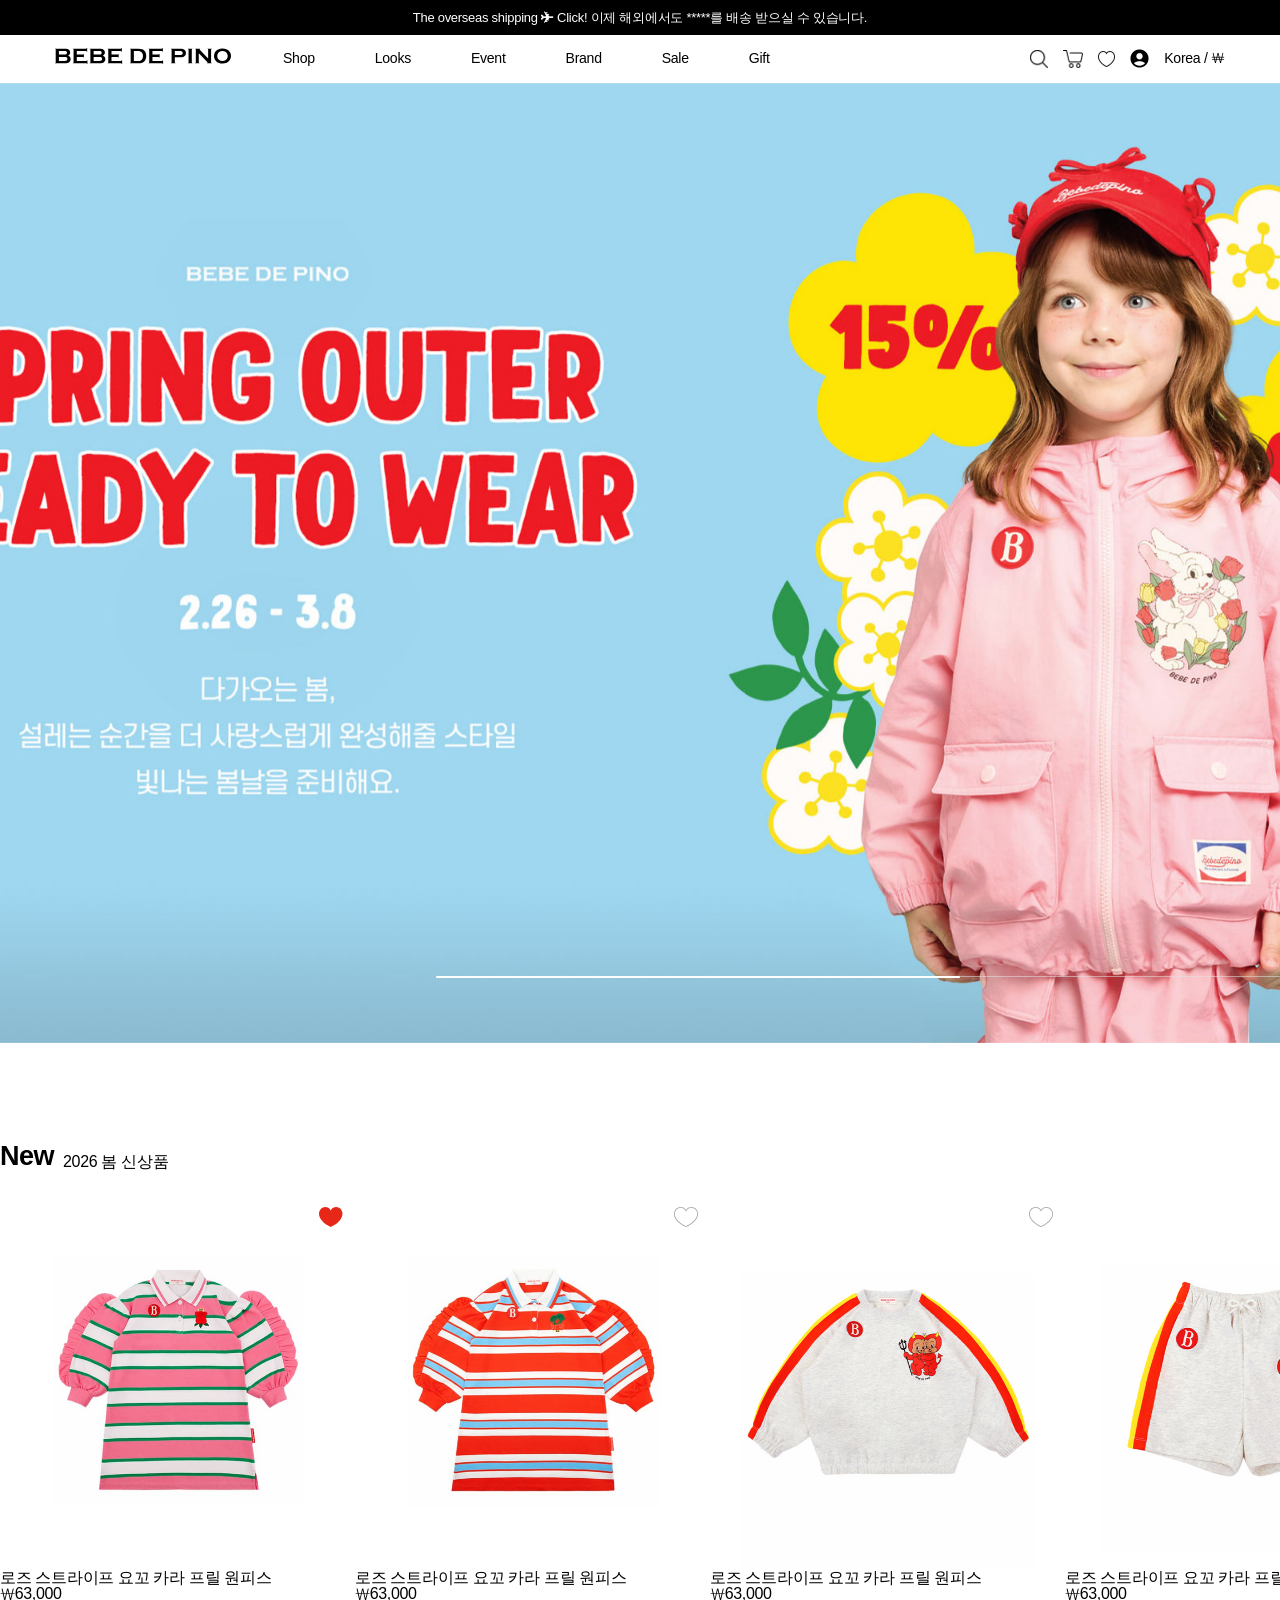
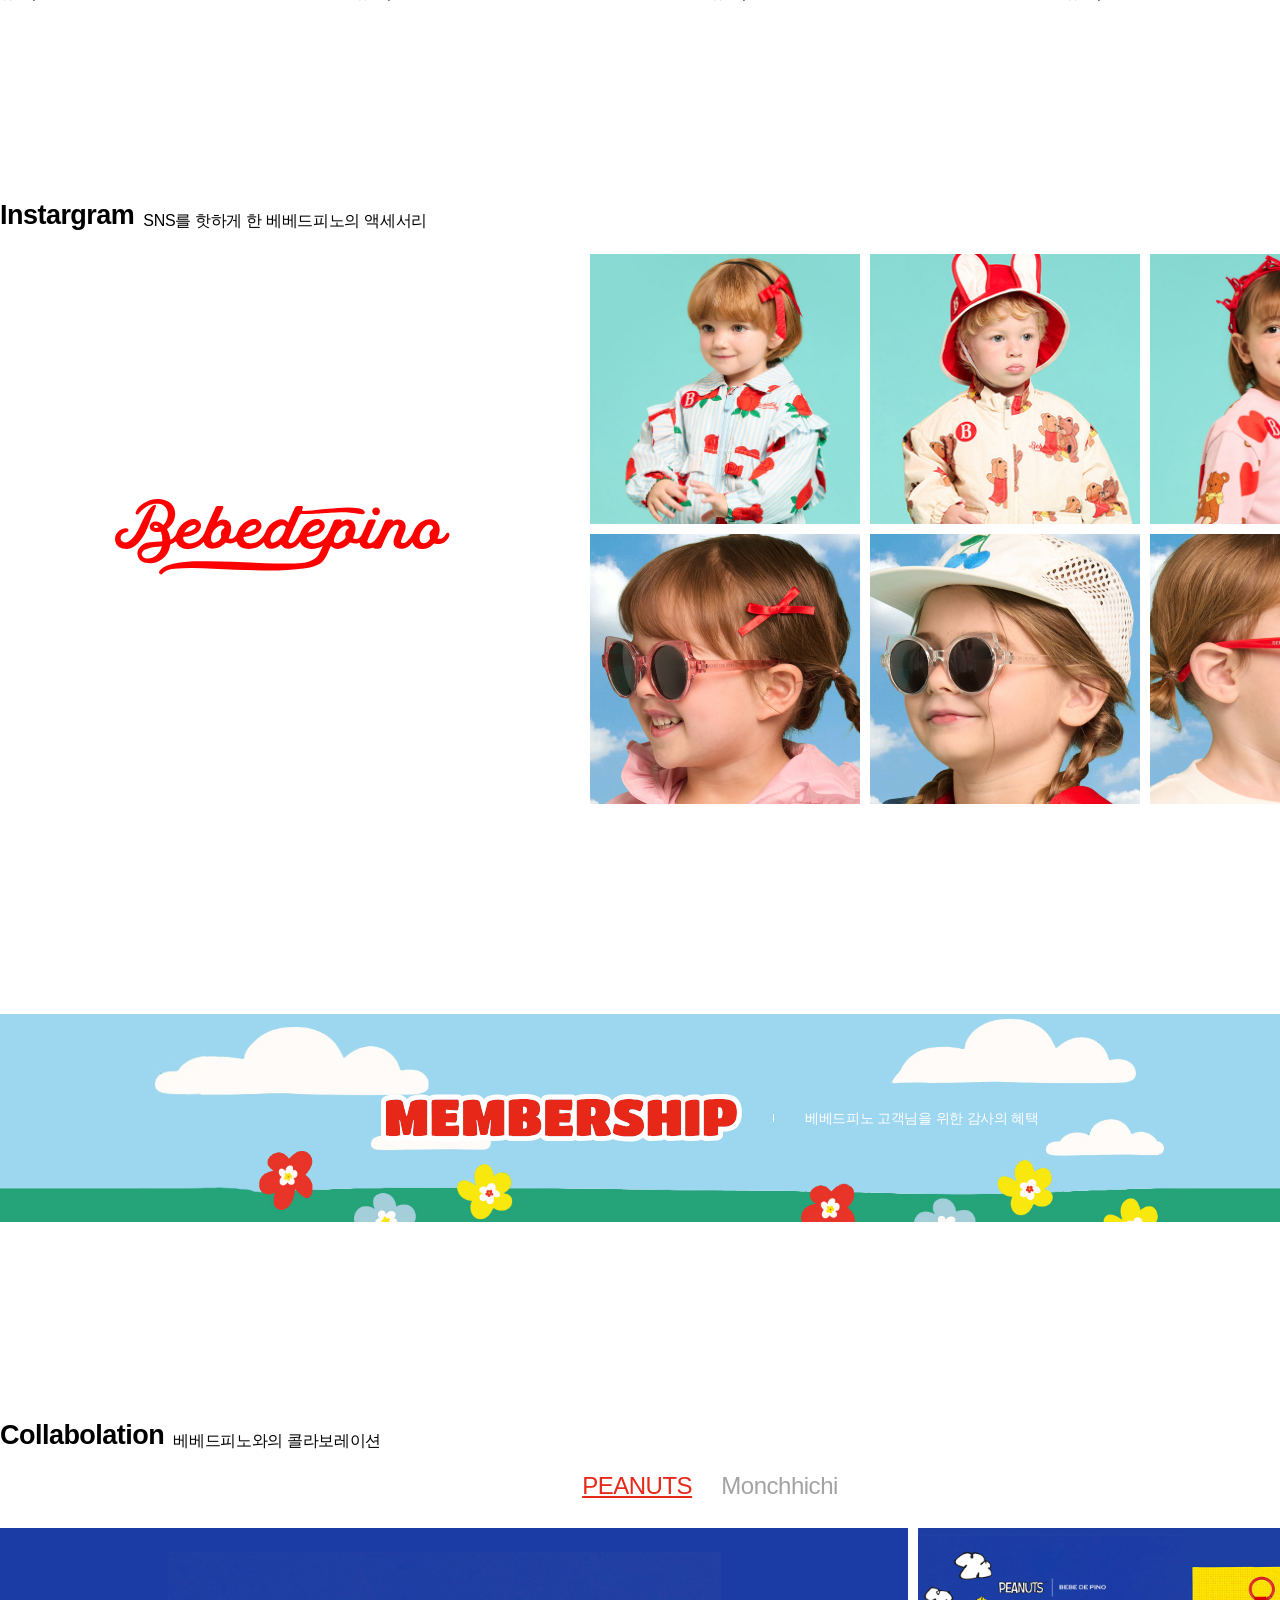
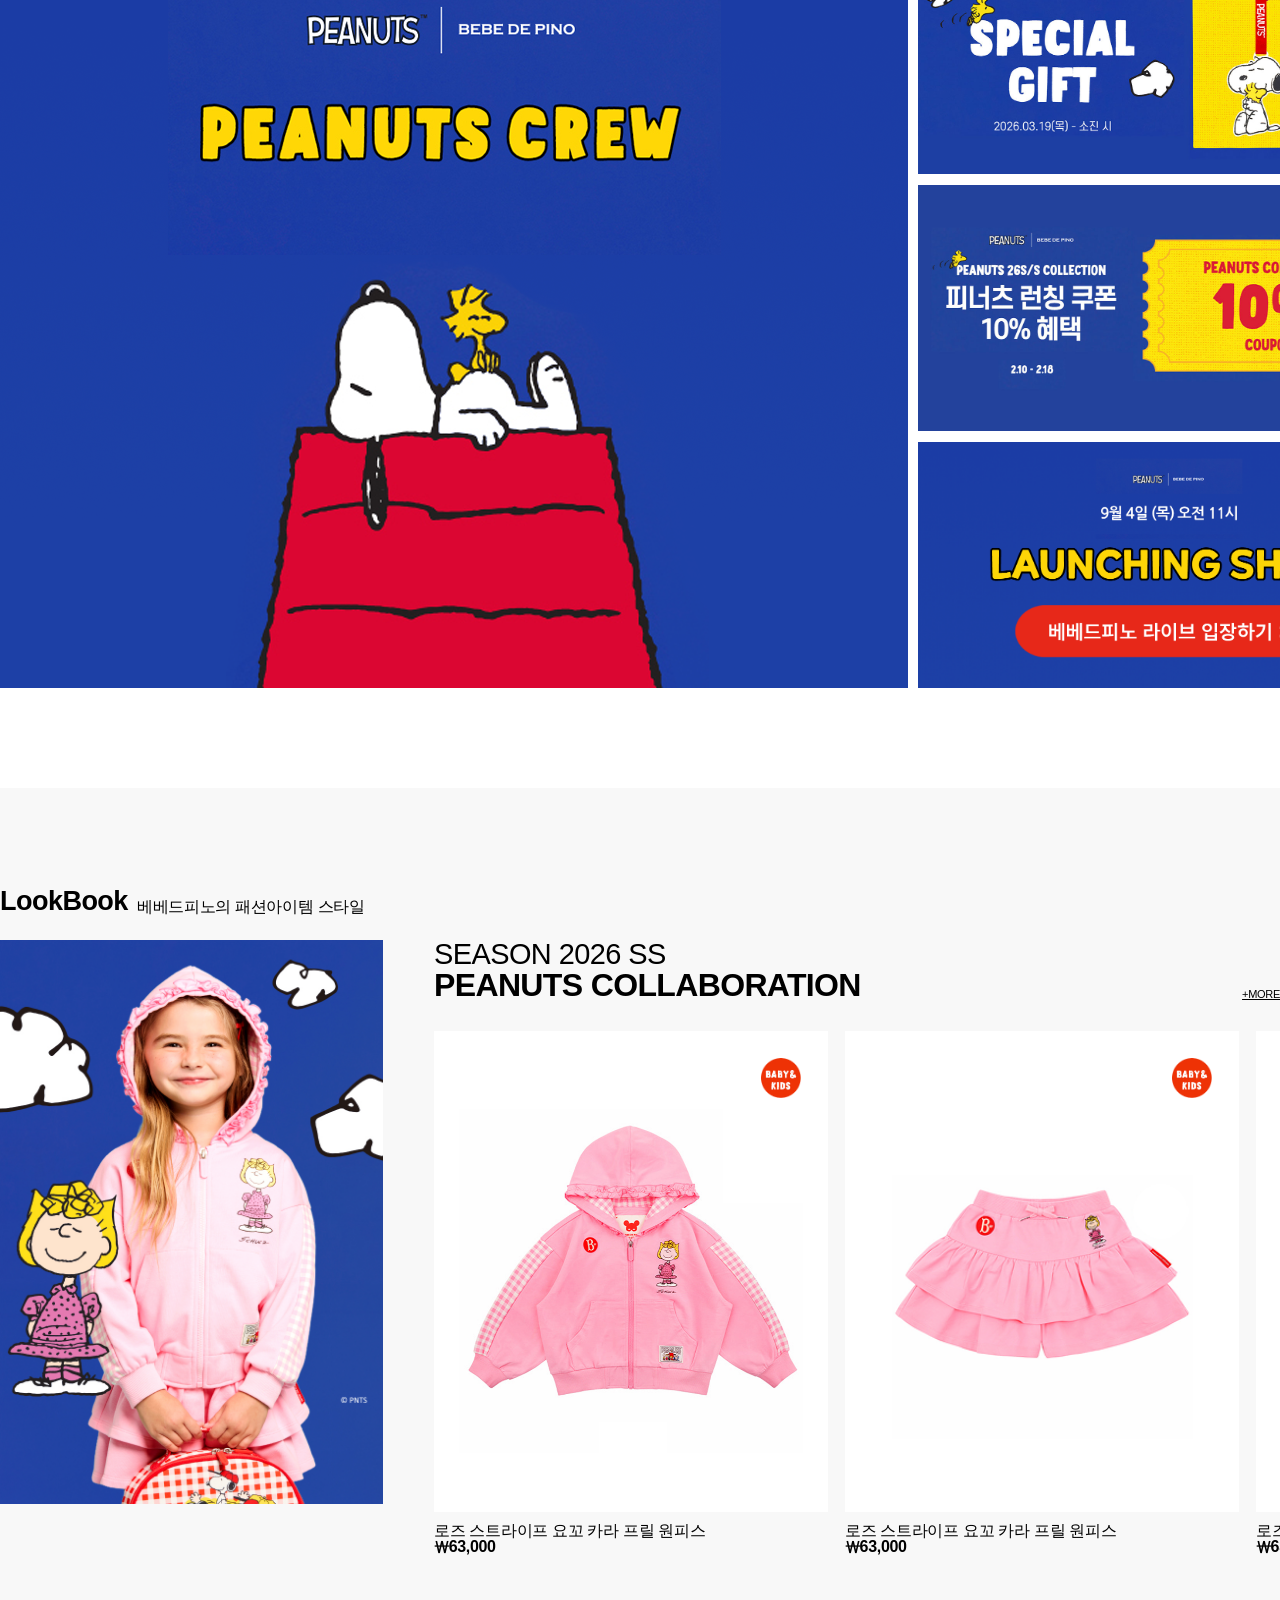
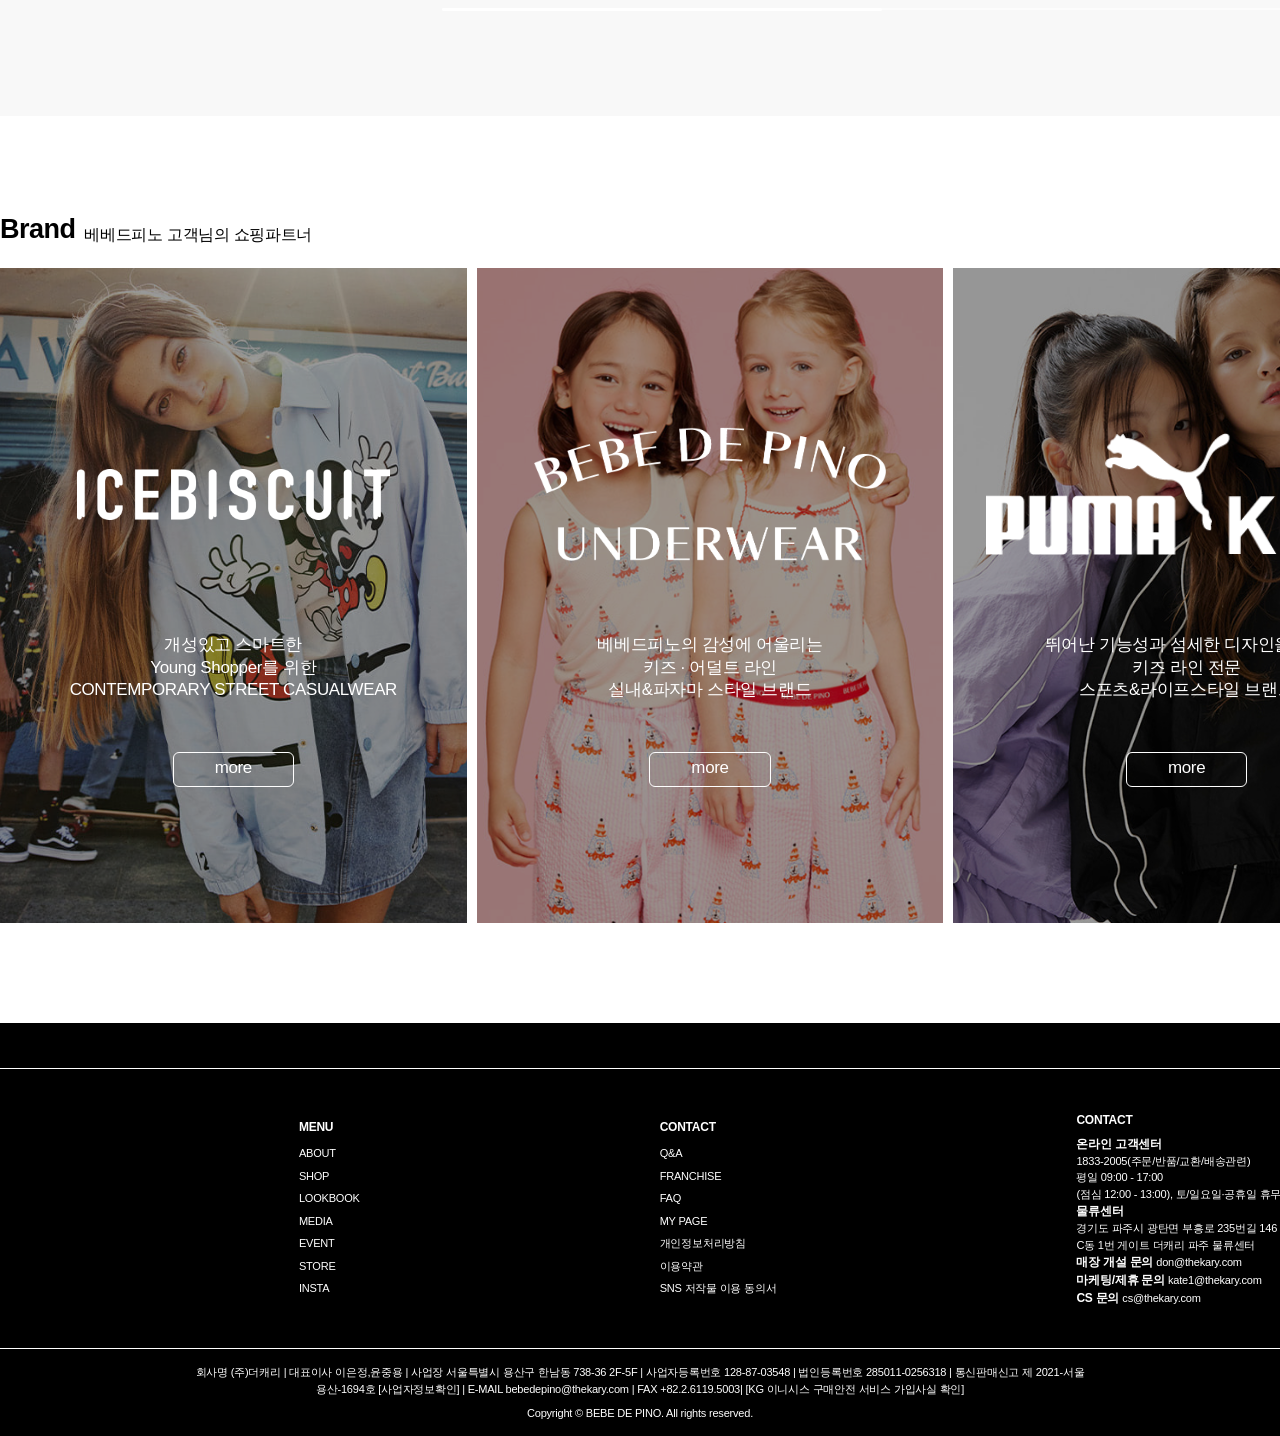
==== index.html @ eed95639 "룩북 큰 슬라이드(3) 만드는중전" ====
<!DOCTYPE html>
<html lang="ko">
<head>
    <meta charset="UTF-8">
    <meta name="description" content="설렘과 행복 가득한 동화 같은 브랜드.">
    <meta name="keywords" content="아동복, 아기옷, 유아복, 아이들옷, 아이들 유행">
    <link rel="shortcut icon" href="./img/common/logo_r.png" type="image/x-icon">
    <meta name="viewport" content="width=device-width, initial-scale=1.0">
    <title> (포트폴리오) | BxBx Dx xIxO</title>
    <!-- 플러그인, 웹글꼴 연결 -->
    <!-- 개별 사용자 디자인 파일 -->
    <!--swiper 필수 css cdn 연결-->
    <link rel="stylesheet" href="https://unpkg.com/swiper/swiper-bundle.css">
    <link rel="stylesheet" href="https://unpkg.com/swiper/swiper-bundle.min.css">
    <!--swiper 필수 JS cdn 연결-->
    <script src="https://unpkg.com/swiper/swiper-bundle.js"></script>
    <script src="https://unpkg.com/swiper/swiper-bundle.min.js"></script>
    <link rel="stylesheet" href="./styles/reset.css">
    <link rel="stylesheet" href="./styles/common.css">
    <link rel="stylesheet" href="./styles/index.css">
    <link rel="stylesheet" href="./styles/responsive.css">
    <script src="./scripts/common.js" defer></script>
    <script src="./scripts/index.js" defer></script>
</head>
<body>
    <div class="tie_bnr">
        <a href="#">The overseas shipping ✈ Click! 이제 해외에서도 *****를 배송 받으실 수 있습니다.</a>
    </div>
    <div id="wrap">
        <header>
            <div class="top_bnr">
                <div class="bnr_left">
                    <h1>
                        <a href="#" class="bblogo">
                            <img src="./img/common/bb_logo_blk.svg" alt="베베드피노">
                        </a>
                    </h1>
                    <ul class="nav">
                        <li><a href="#" class="navmain">Shop</a>
                            <ul class="lnb_depth">
                                <li><a href="#">신상품</a></li>
                                <li><a href="#">베스트</a></li>
                                <li><a href="#">콜라보레이션</a></li>
                                <li><a href="#">에디션</a></li>
                                <li><a href="#">웨어</a>
                                    <ul class="lnb_depth_2">
                                        <li><a href="#">신생아</a></li>
                                        <li><a href="#">베이비</a></li>
                                        <li><a href="#">키즈</a></li>
                                    </ul>
                                </li>
                                <li><a href="#">언더웨어</a></li>
                                <li><a href="#">액세서리</a></li>
                                <li><a href="#">리빙</a></li>
                            </ul>
                        </li>
                        <li><a href="#" class="navmain">Looks</a>
                            <ul class="lnb_depth">
                                <li><a href="#">룩북</a></li>
                                <li><a href="#">영상</a></li>
                                <li><a href="#">미디어</a>
                                    <ul class="lnb_depth_2">
                                        <li><a href="#">뉴스</a></li>
                                        <li><a href="#">매거진</a></li>
                                        <li><a href="#">이슈</a></li>
                                        <li><a href="#">베피스타일</a></li>
                                    </ul>
                                </li>
                            </ul>
                        </li>
                        <li><a href="#" class="navmain">Event</a>
                            <ul class="lnb_depth">
                                <li><a href="#">바로가기<span><img src="./img/common/link.svg" alt=""></span></a></li>
                            </ul>
                        </li>
                        <li><a href="#" class="navmain">Brand</a>
                            <ul class="lnb_depth">
                                <li><a href="#">브랜드 소개</a></li>
                                <li><a href="#">매장</a></li>
                            </ul>
                        </li>
                        <li><a href="#" class="navmain">Sale</a>
                            <ul class="lnb_depth">
                                <li><a href="#">시즌 상품</a></li>
                                <li><a href="#">아울렛</a></li>
                            </ul>
                        </li>
                        <li><a href="#" class="navmain">Gift</a>
                            <ul class="lnb_depth">
                                <li><a href="#">사은품</a></li>
                                <li><a href="#">선물하세요</a></li>
                            </ul>
                        </li>
                    </ul>
                </div>
                <div class="bnr_right">
                    <a href="#"><img src="./img/common/bnr_search.png" alt="검색"></a>
                    <a href="#"><img src="./img/common/bnr_cart.png" alt="카트"></a>
                    <a href="#"><img src="./img/common/bnr_wish.png" alt="찜리스트"></a>
                    <a href="#"><img src="./img/common/bnr_profile.png" alt="마이페이지"></a>
                    <a href="#">Korea / ￦</a>
                </div>
            </div>
            <div class="sub_bg"></div><!-- 서브가 나타날때 함께 나타나는 배경 -->
        </header>
        <main>
            <div id="hero_bnr">
                <div class="swiper heroswiper">
                    <div class="swiper-wrapper">
                        <div class="swiper-slide slide1"></div>
                        <div class="swiper-slide slide2"></div>
                    </div>
                    <div class="swiper-scrollbar">
                        <div class="swiper-scrollbar-drag"></div>
                    </div>
                </div>
            </div>
            <div id="new_product" class="section">
                <div class="title">
                    <div class="title_info">
                        <h1>New</h1>
                        <p>2026 봄 신상품</p>
                    </div>
                    <a href="#" class="more_btn"><u>+MORE</u></a>
                </div>
                <div class="container">
                    <ul class="product_new"> <!-- 상품리스트 예시용 1개 -->
                        <li>
                            <div class="p_img">
                                <a href="#" class="new_img"><img src="./img/product/new_01.png" alt="로즈 원피스"></a>
                                <a href="#" class="wish_btn"><img src="./img/product/zzim_btn.svg" alt="찜하기"></a>
                            </div>
                            <div class="p_info">
                                <p>로즈 스트라이프 요꼬 카라 프릴 원피스</p>
                                <p class="price">₩63,000</p>
                            </div>
                        </li>
                        <li>
                            <div class="p_img">
                                <a href="#" class="new_img"><img src="./img/product/new_02.png" alt="로즈 원피스"></a>
                                <a href="#" class="wish_btn"><img src="./img/product/zzim_btn_em.svg" alt="찜하기"></a>
                            </div>
                            <div class="p_info">
                                <p>로즈 스트라이프 요꼬 카라 프릴 원피스</p>
                                <p class="price">₩63,000</p>
                            </div>
                        </li>
                        <li>
                            <div class="p_img">
                                <a href="#" class="new_img"><img src="./img/product/new_03.png" alt="로즈 원피스"></a>
                                <a href="#" class="wish_btn"><img src="./img/product/zzim_btn_em.svg" alt="찜하기"></a>
                            </div>
                            <div class="p_info">
                                <p>로즈 스트라이프 요꼬 카라 프릴 원피스</p>
                                <p class="price">₩63,000</p>
                            </div>
                        </li>
                        <li>
                            <div class="p_img">
                                <a href="#" class="new_img"><img src="./img/product/new_04.png" alt="로즈 원피스"></a>
                                <a href="#" class="wish_btn"><img src="./img/product/zzim_btn_em.svg" alt="찜하기"></a>
                            </div>
                            <div class="p_info">
                                <p>로즈 스트라이프 요꼬 카라 프릴 원피스</p>
                                <p class="price">₩63,000</p>
                            </div>
                        </li>
                    </ul>
                </div>
            </div>
            <div id="insta" class="section">
                <div class="title">
                    <div class="title_info">
                        <h1>Instargram</h1>
                        <p>SNS를 핫하게 한 베베드피노의 액세서리</p>
                    </div>
                    <a href="#" class="more_btn"><u>+MORE</u></a>
                </div>
                <div class="container">
                    <div class="r_logo"><img src="./img/common/bb_logo_red.svg" alt="로고"></div>
                    <div class="insta_right">
                        <div class="insta_right_1">
                            <a href="#"><img src="./img/product/insta_01.png" alt=""></a>
                            <a href="#"><img src="./img/product/insta_02.png" alt=""></a>
                            <a href="#"><img src="./img/product/insta_03.png" alt=""></a>
                        </div>
                        <div class="insta_right_2">
                            <a href="#"><img src="./img/product/insta_04.jpg" alt=""></a>
                            <a href="#"><img src="./img/product/insta_05.jpg" alt=""></a>
                            <a href="#"><img src="./img/product/insta_06.jpg" alt=""></a>
                        </div>
                    </div>
                </div>
            </div>
            <div id="members_bnr" class="section">
                <a href="#">
                    <img src="./img/m_bnr.svg" alt="멤버십">
                    <div class="m_line"></div>
                    <p>베베드피노 고객님을 위한 감사의 혜택</p>
                </a>
            </div>
            <div id="collabo" class="section">
                <div class="title">
                    <div class="title_info">
                        <h1>Collabolation</h1>
                        <p>베베드피노와의 콜라보레이션</p>
                    </div>
                    <a href="#" class="more_btn"><u>+MORE</u></a>
                </div>
                <div class="container">
                    <div class="tab_title">
                        <a href="#" class="p_btn active">PEANUTS</a>
                        <a href="#" class="m_btn">Monchhichi</a>
                    </div>
                    <div class="tab_contents">
                        <div class="contents peanuts">
                            <a href="#" class="collabo_mainlink"></a>
                            <div class="card_imgs">
                                <a href="#" class="p_keyring"></a>
                                <a href="#" class="p_cp"></a>
                                <a href="#" class="p_show"></a>
                            </div>
                        </div>
                        <div class="contents moncch">
                            <a href="#" class="collabo_mainlink"><img src="" alt=""></a>
                            <div class="cardimgs">
                                <a href="#"><img src="" alt=""></a>
                                <a href="#"><img src="" alt=""></a>
                                <a href="#"><img src="" alt=""></a>
                            </div>
                        </div>
                    </div>
                </div>
            </div>
            <div id="lookbook" class="section">
                <div class="title">
                    <div class="title_info">
                        <h1>LookBook</h1>
                        <p>베베드피노의 패션아이템 스타일</p>
                    </div>
                </div>
                <div class="container">
                    <div class="swiper bigbdle">
                        <div class="swiper-wrapper">
                            <div class="swiper-slide slide1">
                                <div class="lbmain">
                                    <a href="#">
                                        <img src="./img/looks/look_main.jpg" alt="">
                                    </a>
                                </div>
                                <div class="right_wrap">
                                    <div class="slide_title">
                                        <h2>SEASON 2026 SS<br><em>PEANUTS COLLABORATION</em></h2>
                                        <a href="#" class="more_btn"><u>+MORE</u></a>
                                    </div>
                                    <div class="swiper lb_swiper">
                                        <div class="swiper-wrapper">
                                            <div class="swiper-slide slide1">
                                                <div class="p_img">
                                                    <a href="#" class="pp_img"><img src="./img/looks/lb01.png" alt="로즈 원피스"></a>
                                                    <a href="#" class="kidsmark"><img src="./img/looks/kids.png" alt="키즈마크"></a>
                                                </div>
                                                <div class="p_info">
                                                    <p>로즈 스트라이프 요꼬 카라 프릴 원피스</p>
                                                    <p class="price">₩63,000</p>
                                                </div>
                                            </div>
                                            <div class="swiper-slide slide2">
                                                <div class="p_img">
                                                    <a href="#" class="pp_img"><img src="./img/looks/lb02.png" alt="로즈 원피스"></a>
                                                    <a href="#" class="kidsmark"><img src="./img/looks/kids.png" alt="키즈마크"></a>
                                                </div>
                                                <div class="p_info">
                                                    <p>로즈 스트라이프 요꼬 카라 프릴 원피스</p>
                                                    <p class="price">₩63,000</p>
                                                </div>
                                            </div>
                                            <div class="swiper-slide slide3">
                                                <div class="p_img">
                                                    <a href="#" class="pp_img"><img src="./img/looks/lb03.png" alt="로즈 원피스"></a>
                                                </div>
                                                <div class="p_info">
                                                    <p>로즈 스트라이프 요꼬 카라 프릴 원피스</p>
                                                    <p class="price">₩63,000</p>
                                                </div>
                                            </div>
                                            <div class="swiper-slide slide4">
                                                <div class="p_img">
                                                    <a href="#" class="pp_img"><img src="./img/looks/lb04.png" alt="로즈 원피스"></a>
                                                </div>
                                                <div class="p_info">
                                                    <p>로즈 스트라이프 요꼬 카라 프릴 원피스</p>
                                                    <p class="price">₩63,000</p>
                                                </div>
                                            </div>
                                        </div>
                                        <div class="swiper-scrollbar">
                                            <div class="swiper-scrollbar-drag"></div>
                                        </div>
                                        <!--  -->
                                    </div>
                                </div>
                            </div>
                            <div class="swiper-slide slide2">
                                <div class="lbmain">
                                    <a href="#">
                                        <img src="./img/looks/look_main.jpg" alt="">
                                    </a>
                                </div>
                                <div class="right_wrap">
                                    <div class="slide_title">
                                        <h2>SEASON 2026 SS<br><em>PEANUTS COLLABORATION</em></h2>
                                        <a href="#" class="more_btn"><u>+MORE</u></a>
                                    </div>
                                    <div class="swiper lb_swiper">
                                        <div class="swiper-wrapper">
                                            <div class="swiper-slide slide1">
                                                <div class="p_img">
                                                    <a href="#" class="pp_img"><img src="./img/looks/lb01.png" alt="로즈 원피스"></a>
                                                    <a href="#" class="kidsmark"><img src="./img/looks/kids.png" alt="키즈마크"></a>
                                                </div>
                                                <div class="p_info">
                                                    <p>로즈 스트라이프 요꼬 카라 프릴 원피스</p>
                                                    <p class="price">₩63,000</p>
                                                </div>
                                            </div>
                                            <div class="swiper-slide slide2">
                                                <div class="p_img">
                                                    <a href="#" class="pp_img"><img src="./img/looks/lb02.png" alt="로즈 원피스"></a>
                                                    <a href="#" class="kidsmark"><img src="./img/looks/kids.png" alt="키즈마크"></a>
                                                </div>
                                                <div class="p_info">
                                                    <p>로즈 스트라이프 요꼬 카라 프릴 원피스</p>
                                                    <p class="price">₩63,000</p>
                                                </div>
                                            </div>
                                            <div class="swiper-slide slide3">
                                                <div class="p_img">
                                                    <a href="#" class="pp_img"><img src="./img/looks/lb03.png" alt="로즈 원피스"></a>
                                                </div>
                                                <div class="p_info">
                                                    <p>로즈 스트라이프 요꼬 카라 프릴 원피스</p>
                                                    <p class="price">₩63,000</p>
                                                </div>
                                            </div>
                                            <div class="swiper-slide slide4">
                                                <div class="p_img">
                                                    <a href="#" class="pp_img"><img src="./img/looks/lb04.png" alt="로즈 원피스"></a>
                                                </div>
                                                <div class="p_info">
                                                    <p>로즈 스트라이프 요꼬 카라 프릴 원피스</p>
                                                    <p class="price">₩63,000</p>
                                                </div>
                                            </div>
                                        </div>
                                        <div class="swiper-scrollbar">
                                            <div class="swiper-scrollbar-drag"></div>
                                        </div>
                                        <!--  -->
                                    </div>
                                </div>
                            </div>
                            <div class="swiper-slide slide3">
                                <div class="lbmain">
                                    <a href="#">
                                        <img src="./img/looks/look_main.jpg" alt="">
                                    </a>
                                </div>
                                <div class="right_wrap">
                                    <div class="slide_title">
                                        <h2>SEASON 2026 SS<br><em>PEANUTS COLLABORATION</em></h2>
                                        <a href="#" class="more_btn"><u>+MORE</u></a>
                                    </div>
                                    <div class="swiper lb_swiper">
                                        <div class="swiper-wrapper">
                                            <div class="swiper-slide slide1">
                                                <div class="p_img">
                                                    <a href="#" class="pp_img"><img src="./img/looks/lb01.png" alt="로즈 원피스"></a>
                                                    <a href="#" class="kidsmark"><img src="./img/looks/kids.png" alt="키즈마크"></a>
                                                </div>
                                                <div class="p_info">
                                                    <p>로즈 스트라이프 요꼬 카라 프릴 원피스</p>
                                                    <p class="price">₩63,000</p>
                                                </div>
                                            </div>
                                            <div class="swiper-slide slide2">
                                                <div class="p_img">
                                                    <a href="#" class="pp_img"><img src="./img/looks/lb02.png" alt="로즈 원피스"></a>
                                                    <a href="#" class="kidsmark"><img src="./img/looks/kids.png" alt="키즈마크"></a>
                                                </div>
                                                <div class="p_info">
                                                    <p>로즈 스트라이프 요꼬 카라 프릴 원피스</p>
                                                    <p class="price">₩63,000</p>
                                                </div>
                                            </div>
                                            <div class="swiper-slide slide3">
                                                <div class="p_img">
                                                    <a href="#" class="pp_img"><img src="./img/looks/lb03.png" alt="로즈 원피스"></a>
                                                </div>
                                                <div class="p_info">
                                                    <p>로즈 스트라이프 요꼬 카라 프릴 원피스</p>
                                                    <p class="price">₩63,000</p>
                                                </div>
                                            </div>
                                            <div class="swiper-slide slide4">
                                                <div class="p_img">
                                                    <a href="#" class="pp_img"><img src="./img/looks/lb04.png" alt="로즈 원피스"></a>
                                                </div>
                                                <div class="p_info">
                                                    <p>로즈 스트라이프 요꼬 카라 프릴 원피스</p>
                                                    <p class="price">₩63,000</p>
                                                </div>
                                            </div>
                                        </div>
                                        <div class="swiper-scrollbar">
                                            <div class="swiper-scrollbar-drag"></div>
                                        </div>
                                        <!--  -->
                                    </div>
                                </div>
                            </div>
                        </div>
                    <div class="swiper-pagination"></div>
                    </div>
                </div>
            </div>
            <div id="brand" class="section">
                <div class="title">
                    <div class="title_info">
                        <h1>Brand</h1>
                        <p>베베드피노 고객님의 쇼핑파트너</p>
                    </div>
                </div>
                <div class="container">
                    <div class="swiper brandcard">
                        <div class="swiper-wrapper">
                            <div class="swiper-slide slide1">
                                <div class="slide_blk">
                                    <div class="b_logo">
                                        <img src="./img/brand/brand_01_logo.png" alt="아이스비스킷">
                                    </div>
                                    <p class="brand_info">개성있고 스마트한<br>Young Shopper를 위한<br>CONTEMPORARY STREET CASUALWEAR</p>
                                    <a href="#" class="brand_btn"><p>more</p></a>
                                </div>
                            </div>
                            <div class="swiper-slide slide2">
                                <div class="slide_blk">
                                    <div class="b_logo">
                                        <img src="./img/brand/brand_02_logo.png" alt="베베언더웨어">
                                    </div>
                                    <p class="brand_info">베베드피노의 감성에 어울리는<br>키즈 · 어덜트 라인<br>실내&파자마 스타일 브랜드</p>
                                    <a href="#" class="brand_btn"><p>more</p></a>
                                </div>
                            </div>
                            <div class="swiper-slide slide3">
                                <div class="slide_blk">
                                    <div class="b_logo">
                                        <img src="./img/brand/brand_03_logo.png" alt="퓨마키즈">
                                    </div>
                                    <p class="brand_info">뛰어난 기능성과 섬세한 디자인을 갖춘<br>키즈 라인 전문<br>스포츠&라이프스타일 브랜드</p>
                                    <a href="#" class="brand_btn"><p>more</p></a>
                                </div>
                            </div>
                        </div>
                        <div class="swiper-scrollbar">
                            <div class="swiper-scrollbar-drag"></div>
                        </div>
                    </div>
                </div>
            </div>
        </main>
        <footer>
            <div class="line_zone">
                <div class="logozone">
                    <a href="#"><img src="./img/common/bottom_logo_w.png" alt="베베드피노"></a>
                </div>
                <div class="f_line"></div>
                <div class="f_menu">
                    <p><em>MENU</em></p>
                    <div class="f_bundle">
                        <a href="#">ABOUT</a>
                        <a href="#">SHOP</a>
                        <a href="#">LOOKBOOK</a>
                        <a href="#">MEDIA</a>
                        <a href="#">EVENT</a>
                        <a href="#">STORE</a>
                        <a href="#">INSTA</a>
                    </div>
                </div>
                <div class="f_line"></div>
                <div class="f_contact">
                    <p><em>CONTACT</em></p>
                    <div class="f_bundle">
                        <a href="#">Q&A</a>
                        <a href="#">FRANCHISE</a>
                        <a href="#">FAQ</a>
                        <a href="#">MY PAGE</a>
                        <a href="#">개인정보처리방침</a>
                        <a href="#">이용약관</a>
                        <a href="#">SNS 저작물 이용 동의서</a>
                    </div>
                </div>
                <div class="f_line"></div>
                <div class="f_customer">
                    <p><em>CONTACT</em></p>
                    <div class="f_bundle">
                        <div class="c_center">
                            <dl class="center_o">
                                <dt><em>온라인 고객센터</em></dt>
                                <dd><p>1833-2005(주문/반품/교환/배송관련)</p></dd>
                                <dd><p>평일 09:00 - 17:00</p></dd>
                                <dd><p>(점심 12:00 - 13:00), 토/일요일·공휴일 휴무</p></dd>
                            </dl>
                            <dl class="center_m">
                                <dt><em>물류센터</em></dt>
                                <dd><p>경기도 파주시 광탄면 부흥로 235번길 146</p></dd>
                                <dd><p>C동 1번 게이트 더캐리 파주 물류센터</p></dd>
                            </dl>
                        </div>
                        <div class="c_cs">
                            <p><em>매장 개설 문의 </em>don@thekary.com</p>
                            <p><em>마케팅/제휴 문의 </em>kate1@thekary.com</p>
                            <p><em>CS 문의 </em>cs@thekary.com</p>
                        </div>
                    </div>
                </div>
            </div>
            <address>
                <p>회사명 (주)더캐리 | 대표이사 이은정,윤중용 | 사업장 서울특별시 용산구 한남동 738-36 2F-5F | 사업자등록번호 128-87-03548 | 법인등록번호 285011-0256318 | 통신판매신고 제 2021-서울용산-1694호 [사업자정보확인] | E-MAIL bebedepino@thekary.com | FAX +82.2.6119.5003| [KG 이니시스 구매안전 서비스 가입사실 확인]</p>
                <p>Copyright © BEBE DE PINO. All rights reserved.</p>
            </address>
        </footer>
    </div>
</body>
</html>
---- styles/common.css ----
#wrap {}
#wrap * {
    transition: all 0.3s; /* 크기변형 애니메이션 부드럽게 */
}
/* -------------------------------------------------띠배너 */
.tie_bnr {
    background-color: #000000;
    width: 100%;
    text-align: center;
    padding: 9.25px 0;
}
.tie_bnr a {
    font-size: 0.81rem;
    color: white;
}
/* -------------------------------------------------메인~헤더 */
#wrap {}
#wrap header {}
#wrap header .sub_bg {
    display: none;
    position: absolute; z-index: 800;
    background-color: #fcfcfc;
    width: 100%; height: 440px;
}
#wrap header .top_bnr {
    display: flex; flex-flow: row nowrap;
    justify-content:space-between; align-items: center;
    height: 48px;
    background-color: rgba(255, 255, 255, 0.7);
    padding: 0 55px;
    position: relative; z-index: 999;
}
#wrap header .top_bnr .bnr_left {
    display: flex; flex-flow: row nowrap;
    justify-content:space-between; align-items:center;
    gap:30px;
}
#wrap header .top_bnr .bnr_left h1 {
    width: 176px; height: 22px;
}
#wrap header .top_bnr .bnr_left h1 .bblogo {}
#wrap header .top_bnr .bnr_left h1 .bblogo img {width: 100%;}
#wrap header .top_bnr .bnr_left .nav {
    display: flex; flex-flow: row nowrap;
    justify-content:space-between; align-items:start;
    font-size: 0.88rem; line-height: 1.2; font-weight: 500;
    gap: 16px;
    position: relative; top:0;
}
#wrap header .top_bnr .bnr_left .nav li {
    text-align:left;
}
#wrap header .top_bnr .bnr_left .nav li .navmain {
    padding: 20px 22px;
}
#wrap header .top_bnr .bnr_left .nav li .navmain:hover {
    border-bottom: 2px solid #E72819;
    color: #E72819;
}
#wrap header .top_bnr .bnr_left .nav li a {
    font-size: 0.88rem; font-weight: 500; line-height: 1.5;
}
#wrap header .top_bnr .bnr_left .nav li .lnb_depth {
    width: max-content;
    display: none; flex-flow: column nowrap;
    text-align:left;
    margin-top: 40px;
    gap:18px;
    position: absolute;
}
#wrap header .top_bnr .bnr_left .nav li .lnb_depth > li {
    margin-left: 22px;
}
#wrap header .top_bnr .bnr_left .nav li .lnb_depth li a {
    display: flex;  flex-flow: row nowrap; align-items: end;
}
#wrap header .top_bnr .bnr_left .nav li .lnb_depth li a span {width: 10px;}
#wrap header .top_bnr .bnr_left .nav li .lnb_depth li a span img {width: 100%;}
#wrap header .top_bnr .bnr_left .nav li .lnb_depth li .lnb_depth_2 {
    display: flex; flex-flow: column nowrap;
    text-align: left;
    gap:13px;
    margin-top: 13px;
}
#wrap header .top_bnr .bnr_left .nav li .lnb_depth li .lnb_depth_2 li {
    margin-left: 9px;
}
#wrap header .top_bnr .bnr_left .nav li .lnb_depth li .lnb_depth_2 li a {
    font-size: 0.75rem; font-weight:300; line-height: 1.5;
}
#wrap header .top_bnr .bnr_left .nav li .lnb_depth li a img {width: 100%;}
/* #wrap header .top_bnr .bnr_left .nav li:nth-child(1) {width: 103px;}
#wrap header .top_bnr .bnr_left .nav li:nth-child(2) {width: 86px;}
#wrap header .top_bnr .bnr_left .nav li:nth-child(3) {width: 98px;}
#wrap header .top_bnr .bnr_left .nav li:nth-child(4) {width: 82px;}
#wrap header .top_bnr .bnr_left .nav li:nth-child(5) {width: 73px;}
#wrap header .top_bnr .bnr_left .nav li:nth-child(6) {width: 68px;} */
#wrap header .top_bnr .bnr_right {
    display: flex; flex-flow: row nowrap;
    justify-content:space-between; align-items:center;
    gap: 15px;
}
#wrap header .top_bnr .bnr_right a {
    font-size: 0.88rem; line-height: 1.2; font-weight: 500;
    height: 18px;
}
#wrap header .top_bnr .bnr_right a:nth-child(1) {width: 18px; height: 18px;}
#wrap header .top_bnr .bnr_right a:nth-child(2) {width: 20px; height: 18px;}
#wrap header .top_bnr .bnr_right a:nth-child(3) {width: 17px; height: 17px;}
#wrap header .top_bnr .bnr_right a:nth-child(4) {width: 19px; height: 19px;}
#wrap header .top_bnr .bnr_right a:nth-child(5) {}
#wrap header .top_bnr .bnr_right a img {width: 100%;}
/* -------------------------------------------------메인~섹션별 설정 */
#wrap main .section {
    margin: 0 auto;
    padding: 100px 0;
    width: 1420px;
}
#wrap main .section .title {
    display: flex; flex-flow: row nowrap;
    justify-content: space-between; align-items:flex-end;
    padding-bottom: 25px;
}
#wrap main .section .title .title_info {
    display: flex; flex-flow: row nowrap;
    justify-content: space-between; align-items:flex-end;
}
#wrap main .section .title .title_info h1 {
    font-size: 1.69rem; font-weight: 600;
    margin-right: 9px;
}
#wrap main .section .title .title_info p {
    font-size: 1.0rem; font-weight: 300;
}
#wrap main .section .title .more_btn {}
#wrap main * .more_btn u {
    font-size: 0.69rem; font-weight:500;
}
/* -------------------------------------------------footer */
#wrap footer {
    background-color: #000;
    padding-top:45px;
}
#wrap footer * {
    color: #fff;
    font-size: 0.69rem; font-weight: 200; line-height: 1.5;
}
#wrap footer * em {
    font-size: 0.75rem; font-weight:600; line-height: 1.5;
}

#wrap footer .line_zone {
    display: flex; flex-flow: row nowrap;
    justify-content: center; align-items: center;
    gap:150px;
    border-top : 1px solid #fff;
    border-bottom : 1px solid #fff;
}
#wrap footer .line_zone .f_line {
    background-color: #fff;
    width: 1px; height:279px;
}
#wrap footer .line_zone .logozone {}
#wrap footer .line_zone .logozone a {}
#wrap footer .line_zone .logozone a img {width: 100%; height: 86px;}
#wrap footer .line_zone .f_menu {}
#wrap footer .line_zone .f_menu p {}
#wrap footer .line_zone .f_menu p em {}
#wrap footer .line_zone div .f_bundle {
    display: flex; flex-flow: column nowrap;
    width: max-content;
    margin-top: 6px;
}
#wrap footer .line_zone div .f_bundle a {
    padding: 3px 0;
}
#wrap footer .line_zone .f_menu .f_bundle {}
#wrap footer .line_zone .f_menu .f_bundle a {}
#wrap footer .line_zone .f_contact {}
#wrap footer .line_zone .f_contact p {}
#wrap footer .line_zone .f_contact p em {}
#wrap footer .line_zone .f_contact .f_bundle {}
#wrap footer .line_zone .f_contact .f_bundle a {}
#wrap footer .line_zone .f_customer {}
#wrap footer .line_zone .f_customer p {}
#wrap footer .line_zone .f_customer p em {}
#wrap footer .line_zone .f_customer .f_bundle {}
#wrap footer .line_zone .f_customer .f_bundle .c_center {}
#wrap footer .line_zone .f_customer .f_bundle .c_center .center_o {}
#wrap footer .line_zone .f_customer .f_bundle .c_center .center_o dt {}
#wrap footer .line_zone .f_customer .f_bundle .c_center .center_o dt em {}
#wrap footer .line_zone .f_customer .f_bundle .c_center .center_o dd {}
#wrap footer .line_zone .f_customer .f_bundle .c_center .center_o dd p {}
#wrap footer .line_zone .f_customer .f_bundle .c_center .center_m {}
#wrap footer .line_zone .f_customer .f_bundle .c_center .center_m dt {}
#wrap footer .line_zone .f_customer .f_bundle .c_center .center_m dt em {}
#wrap footer .line_zone .f_customer .f_bundle .c_center .center_m dd {}
#wrap footer .line_zone .f_customer .f_bundle .c_center .center_m dd p {}
#wrap footer .line_zone .f_customer .f_bundle .c_cs {}
#wrap footer .line_zone .f_customer .f_bundle .c_cs p {}
#wrap footer .line_zone .f_customer .f_bundle .c_cs p em {}
#wrap footer address {
    margin: 0 auto;
    text-align: center;
    width: 896px;
    padding: 15px 0;
}
#wrap footer address p {}
#wrap footer address p:first-child {
    margin-bottom: 7px;
}
---- styles/index.css ----
/* index.css */
#wrap main #hero_bnr {}
#wrap main #hero_bnr .heroswiper {
    position: relative;
}
#wrap main #hero_bnr .heroswiper .swiper-wrapper {}
#wrap main #hero_bnr .heroswiper .swiper-wrapper .swiper-slide {
    width: 100%;
    height: 960px;
}
#wrap main #hero_bnr .heroswiper .swiper-wrapper .slide1 {
    background-image: url(../img/herobnr-1.jpg);
    background-size:cover;
    background-position: center;
}
#wrap main #hero_bnr .heroswiper .swiper-wrapper .slide2 {
    background-image: url(../img/herobnr-1.jpg);
    background-size:cover;
    background-position: center;
}
#wrap main #hero_bnr .heroswiper .swiper-wrapper .slide3 {}
#wrap main #hero_bnr .heroswiper .swiper-scrollbar {
    background-color: rgba(226, 226, 226, 0.55);
    height: 1px; width: 1048px;
    position: absolute; bottom: 66px; left: 436px;
}
#wrap main #hero_bnr .heroswiper .swiper-scrollbar .swiper-scrollbar-drag {
    background-color: #fff;
    height: 2px; width: 266px;
}
#wrap main {}
#wrap main .section {}
#wrap main #new_product {}
#wrap main #new_product .title {}
#wrap main #new_product .title .title_info {}
#wrap main #new_product .title .title_info h1 {}
#wrap main #new_product .title .title_info p {}
#wrap main #new_product .title .more_btn {}
#wrap main #new_product .title .more_btn u {}
#wrap main #new_product .container {}
#wrap main #new_product .container .product_new {
    display: flex; flex-flow: row nowrap;
}
#wrap main #new_product .container .product_new li {}
#wrap main #new_product .container .product_new li .p_img {
    position: relative;
}
#wrap main #new_product .container .product_new li .p_img .new_img {}
#wrap main #new_product .container .product_new li .p_img .new_img img {width: 100%;}
#wrap main #new_product .container .product_new li .p_img .wish_btn {
    position: absolute; z-index: 999;
    top:12px; right: 12px;
    width: 24px; height: 19.95px;
}
#wrap main #new_product .container .product_new li .p_img .wish_btn img {width: 100%;}
#wrap main #new_product .container .product_new li .p_info {}
#wrap main #new_product .container .product_new li .p_info p {}
#wrap main #new_product .container .product_new li .p_info .price {}
#wrap main #insta {}
#wrap main #insta .title {}
#wrap main #insta .title .title_info {}
#wrap main #insta .title .title_info h1 {}
#wrap main #insta .title .title_info p {}
#wrap main #insta .title .more_btn {}
#wrap main #insta .title .more_btn u {}
#wrap main #insta .container {
    display: flex; flex-flow: row nowrap;
    justify-content: space-between;
}
#wrap main #insta .container .r_logo {
    display: flex;
    justify-content: center;
    align-items: center;
    width: 560px; height:560px;
}
#wrap main #insta .container .r_logo img {width: 70%;}
#wrap main #insta .container .insta_right {
    display: flex; flex-flow: column nowrap; gap: 10px;
}
#wrap main #insta .container .insta_right .insta_right_1,
#wrap main #insta .container .insta_right .insta_right_2 {
    display: flex; flex-flow: row nowrap; gap: 10px;
}
#wrap main #insta .container .insta_right .insta_right_1 a,
#wrap main #insta .container .insta_right .insta_right_2 a {
    width: 270px; height: 270px;
}
#wrap main #insta .container .insta_right .insta_right_1 {}
#wrap main #insta .container .insta_right .insta_right_1 a {}
#wrap main #insta .container .insta_right .insta_right_1 a img {width: 100%;}
#wrap main #insta .container .insta_right .insta_right_2 {}
#wrap main #insta .container .insta_right .insta_right_2 a {}
#wrap main #insta .container .insta_right .insta_right_2 a img {width: 100%;}
#wrap main #members_bnr {}
#wrap main #members_bnr a {
    display: flex; flex-flow: row nowrap;
    justify-content: center; align-items: center;
    width: 100%; height: 208px;
    background-image: url(../img/member.png);
    background-size: cover;
    background-position: center;
    gap:31px;
}
#wrap main #members_bnr a img {width: max-content; height: 48px;}
#wrap main #members_bnr a .m_line {
    background-color: #fff;
    width:1px; height: 8px;}
#wrap main #members_bnr a p {
    color: #fff;
    font-size: 0.88rem; font-weight:500;
}
#wrap main #collabo {}
#wrap main #collabo .title {}
#wrap main #collabo .title .title_info {}
#wrap main #collabo .title .title_info h1 {}
#wrap main #collabo .title .title_info p {}
#wrap main #collabo .title .more_btn {}
#wrap main #collabo .title .more_btn u {}
#wrap main #collabo .container {}
#wrap main #collabo .container .tab_title {
    text-align: center;
    margin-bottom: 30px;
}
#wrap main #collabo .container .tab_title a {
    font-size: 1.50rem; font-weight: 500; color: #a3a3a3;
    margin-right: 25px;
}
#wrap main #collabo .container .tab_title .p_btn.active {
    color: #E72819; text-decoration:underline;;
}
#wrap main #collabo .container .tab_title .m_btn {
    margin-right: 0px;
}
#wrap main #collabo .container .tab_contents {}
#wrap main #collabo .container .tab_contents .peanuts {}
#wrap main #collabo .container .tab_contents .moncch {
    display: none;
}
#wrap main #collabo .container .tab_contents .peanuts {
    display: flex;  flex-flow: row nowrap;
    justify-content: space-between;
}
#wrap main #collabo .container .tab_contents .peanuts * a {
    background-size: cover;
    background-position: center;
}
#wrap main #collabo .container .tab_contents .peanuts .collabo_mainlink {
    width: 908px; height: 760px;
}
#wrap main #collabo .container .tab_contents .peanuts .collabo_mainlink a {}
#wrap main #collabo .container .tab_contents .peanuts .card_imgs {
    display: flex; flex-flow: column nowrap;
    justify-content: space-between;
}
#wrap main #collabo .container .tab_contents .peanuts .card_imgs a {
    width: 502px; height: 246px;
}
#wrap main #collabo .container .tab_contents .peanuts .collabo_mainlink {
    background-image: url(../img/colla_01.png);
    background-size: cover;
    background-position: center;
}
#wrap main #collabo .container .tab_contents .peanuts .card_imgs .p_keyring {
    background-image: url(../img/colla_03.jpg);
}
#wrap main #collabo .container .tab_contents .peanuts .card_imgs .p_cp {
    background-image: url(../img/colla_02.jpg);
}
#wrap main #collabo .container .tab_contents .peanuts .card_imgs .p_show {
    background-image: url(../img/colla_04.png);
}
#wrap main #lookbook {
    background-color: #F8F8F8;
    width: 100%;
}
#wrap main #lookbook .title {
    margin: 0 auto;
    width: 1420px;
}
#wrap main #lookbook .title .title_info {}
#wrap main #lookbook .title .title_info h1 {}
#wrap main #lookbook .title .title_info p {}
#wrap main #lookbook .container {}
#wrap main #lookbook .container .bigbdle {}
#wrap main #lookbook .container .swiper-pagination {}
#wrap main #lookbook .container .bigbdle .swiper-wrapper {}
#wrap main #lookbook .container .bigbdle .swiper-wrapper .slide1 {}
#wrap main #lookbook .container .bigbdle .swiper-wrapper .slide2 {}
#wrap main #lookbook .container .bigbdle .swiper-wrapper .slide3 {}
#wrap main #lookbook .container .bigbdle .swiper-wrapper .swiper-slide {
    margin: 0 auto;
    width: 1420px;
    display: flex; flex-flow: row nowrap; gap:51px
}
#wrap main #lookbook .container .bigbdle .swiper-wrapper .swiper-slide .lbmain {width: 523px;}
#wrap main #lookbook .container .bigbdle .swiper-wrapper .swiper-slide .lbmain a {}
#wrap main #lookbook .container .bigbdle .swiper-wrapper .swiper-slide .lbmain img {
    width: 100%;
}
#wrap main #lookbook .container .bigbdle .swiper-wrapper .swiper-slide .right_wrap {
    width: 846px;
}
#wrap main #lookbook .container .bigbdle .swiper-wrapper .swiper-slide .right_wrap .slide_title {
    display: flex;  flex-flow: row nowrap;
    justify-content: space-between; align-items: end;
    margin-bottom: 30px;
}
#wrap main #lookbook .container .bigbdle .swiper-wrapper .swiper-slide .right_wrap .slide_title h2 {
    font-size: 1.81rem; font-weight: 300;
}
#wrap main #lookbook .container .bigbdle .swiper-wrapper .swiper-slide .right_wrap .slide_title h2 em {
    font-size: 2.0rem; font-weight:600;
}
#wrap main #lookbook .container .bigbdle .swiper-wrapper .swiper-slide .right_wrap  .slide_title .more_btn {}
#wrap main #lookbook .container .bigbdle .swiper-wrapper .swiper-slide .right_wrap  .slide_title .more_btn u {}
#wrap main #lookbook .container .bigbdle .swiper-wrapper .swiper-slide .right_wrap .lb_swiper {}
#wrap main #lookbook .container .bigbdle .swiper-wrapper .swiper-slide .right_wrap .lb_swiper .swiper-wrapper {
    height: 583px;
}
#wrap main #lookbook .container .bigbdle .swiper-wrapper .swiper-slide .right_wrap .lb_swiper .swiper-wrapper .swiper-slide {
    display: flex; flex-flow: column nowrap; gap: 8px;
}
#wrap main #lookbook .container .bigbdle .swiper-wrapper .swiper-slide .right_wrap .lb_swiper .swiper-wrapper .swiper-slide .p_img {}
#wrap main #lookbook .container .bigbdle .swiper-wrapper .swiper-slide .right_wrap .lb_swiper .swiper-wrapper .swiper-slide .p_img .pp_img {
    position: relative;
}
#wrap main #lookbook .container .bigbdle .swiper-wrapper .swiper-slide .right_wrap .lb_swiper .swiper-wrapper .swiper-slide .p_img .pp_img img {width: 100%;}
#wrap main #lookbook .container .bigbdle .swiper-wrapper .swiper-slide .right_wrap .lb_swiper .swiper-wrapper .swiper-slide .p_img .kidsmark {
    position: absolute; z-index: 999;
    top: 27px; right: 27px;
    width: 40px; height: 40px;}
#wrap main #lookbook .container .bigbdle .swiper-wrapper .swiper-slide .right_wrap .lb_swiper .swiper-wrapper .swiper-slide .p_img .kidsmark img {width: 100%;}
#wrap main #lookbook .container .bigbdle .swiper-wrapper .swiper-slide .right_wrap .lb_swiper .swiper-wrapper .swiper-slide .p_info {}
#wrap main #lookbook .container .bigbdle .swiper-wrapper .swiper-slide .right_wrap .lb_swiper .swiper-wrapper .swiper-slide .p_info p {
    font-weight: 300;
}
#wrap main #lookbook .container .bigbdle .swiper-wrapper .swiper-slide .right_wrap .lb_swiper .swiper-wrapper .swiper-slide .p_info .price {
    font-weight:600;
}
#wrap main #lookbook .container .bigbdle .swiper-wrapper .swiper-slide .right_wrap .lb_swiper .swiper-scrollbar {
    background-color: rgb(252, 252, 252);
    width: 846px; height: 2px;
}
#wrap main #lookbook .container .bigbdle .swiper-wrapper .swiper-slide .right_wrap .lb_swiper .swiper-scrollbar .swiper-scrollbar-drag {
    background-color: #fff;
    width: 335px; height: 3px;
}
#wrap main #lookbook .container .bigbdle .swiper-wrapper .swiper-slide .right_wrap .lb_swiper .swiper-wrapper .slide1 {}
#wrap main #lookbook .container .bigbdle .swiper-wrapper .swiper-slide .right_wrap .lb_swiper .swiper-wrapper .slide2 {}
#wrap main #lookbook .container .bigbdle .swiper-wrapper .swiper-slide .right_wrap .lb_swiper .swiper-wrapper .slide3 {}
#wrap main #lookbook .container .bigbdle .swiper-wrapper .swiper-slide .right_wrap .lb_swiper .swiper-wrapper .slide4 {}
#wrap main #brand {}
#wrap main #brand .title {}
#wrap main #brand .title .title_info {}
#wrap main #brand .title .title_info h1 {}
#wrap main #brand .title .title_info p {}
#wrap main #brand .container {}
#wrap main #brand .container .swiper {
    position: relative;
}
#wrap main #brand .container .swiper .swiper-wrapper {}
#wrap main #brand .container .swiper .swiper-wrapper .swiper-slide {
    width: max-content; height: 655px;
    background-position: center;
    background-size: cover;
    display: flex;  flex-flow: column nowrap;
    justify-content: center; align-items: center; gap: 10px;
}
#wrap main #brand .container .swiper .swiper-wrapper .swiper-slide * {
    color: #fff;
    text-align: center;
}
#wrap main #brand .container .swiper .swiper-wrapper .swiper-slide .slide_blk {
    display: flex; width: 100%; height: 100%; background: rgba(0, 0, 0, 0.4);
    flex-flow: column nowrap; justify-content: center; align-items: center;
}
#wrap main #brand .container .swiper .swiper-wrapper .swiper-slide .slide_blk .b_logo {
    height: 179px;
    display: flex;  justify-content: center; align-items: center;
}
#wrap main #brand .container .swiper .swiper-wrapper .swiper-slide .slide_blk .b_logo img {width:100%;}
#wrap main #brand .container .swiper .swiper-wrapper .swiper-slide .slide_blk .brand_info {
    font-size: 1.06rem; line-height: 1.35; font-weight: 300;
    padding: 50px 0;
}
#wrap main #brand .container .swiper .swiper-wrapper .swiper-slide .slide_blk .brand_btn {
    border: solid 1px #fff;
    border-radius: 6px;
    padding: 4px 41px 0; height: 35px; width: max-content;
    margin: 0 auto;
}
#wrap main #brand .container .swiper .swiper-wrapper .swiper-slide .slide_blk .brand_btn p {
    font-size: 1.06rem; line-height: 1.35; font-weight: 300;
}
#wrap main #brand .container .swiper .swiper-wrapper .slide1 {
    background-image:url(../img/brand/brand_01.png);
}
#wrap main #brand .container .swiper .swiper-wrapper .slide1 .slide_blk .b_logo {width: 313px;}
#wrap main #brand .container .swiper .swiper-wrapper .slide2 .slide_blk .b_logo {width: 352px;}
#wrap main #brand .container .swiper .swiper-wrapper .slide3 .slide_blk .b_logo {width: 402px;}
#wrap main #brand .container .swiper .swiper-wrapper .slide2 {
    background-image:url(../img/brand/brand_02.png);

}
#wrap main #brand .container .swiper .swiper-wrapper .slide3 {
    background-image:url(../img/brand/brand_03.png);
}
#wrap main #brand .container .swiper swiper-scrollbar {
    background-color: rgba(226, 226, 226, 0.55);
    height: 1px; width: 1048px;
}
#wrap main #brand .container .swiper .swiper-scrollbar .swiper-scrollbar-drag {
    background-color: #fff;
    height: 2px; width: 266px;
    text-align: center;
}
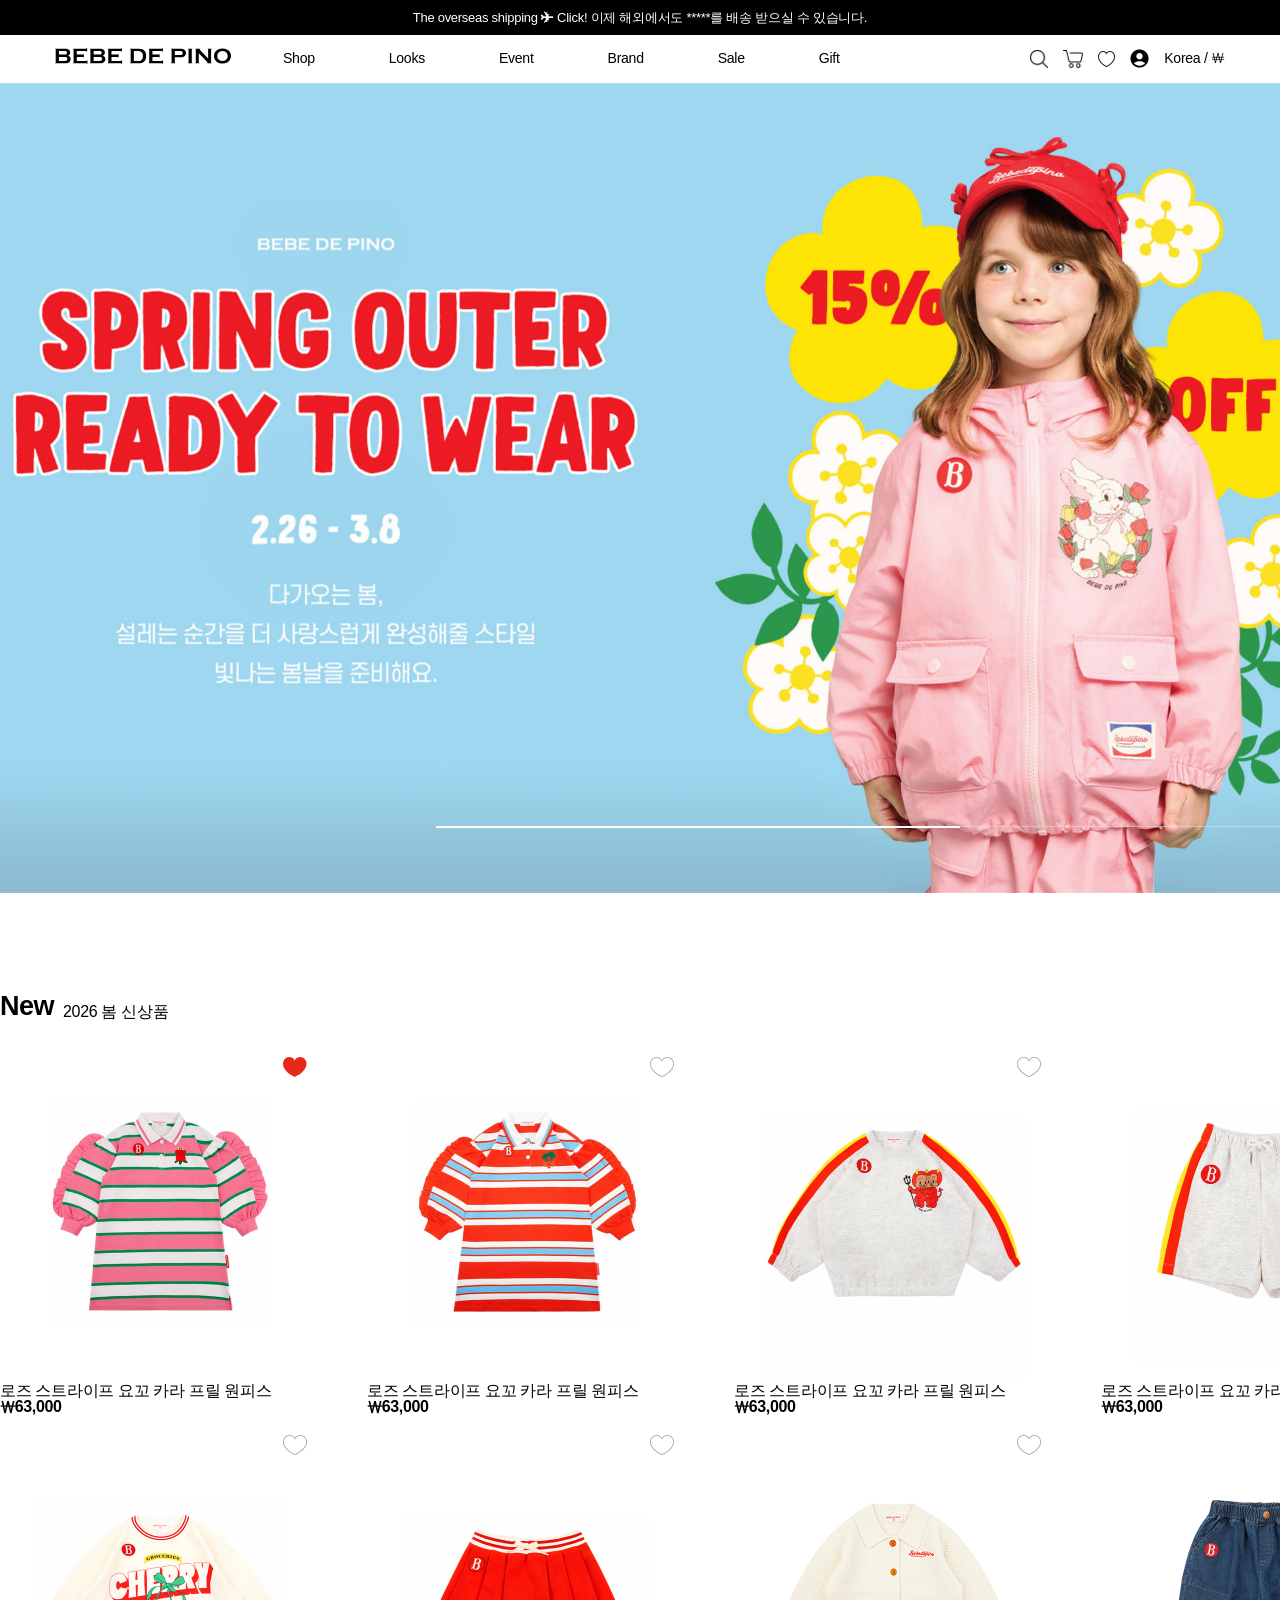
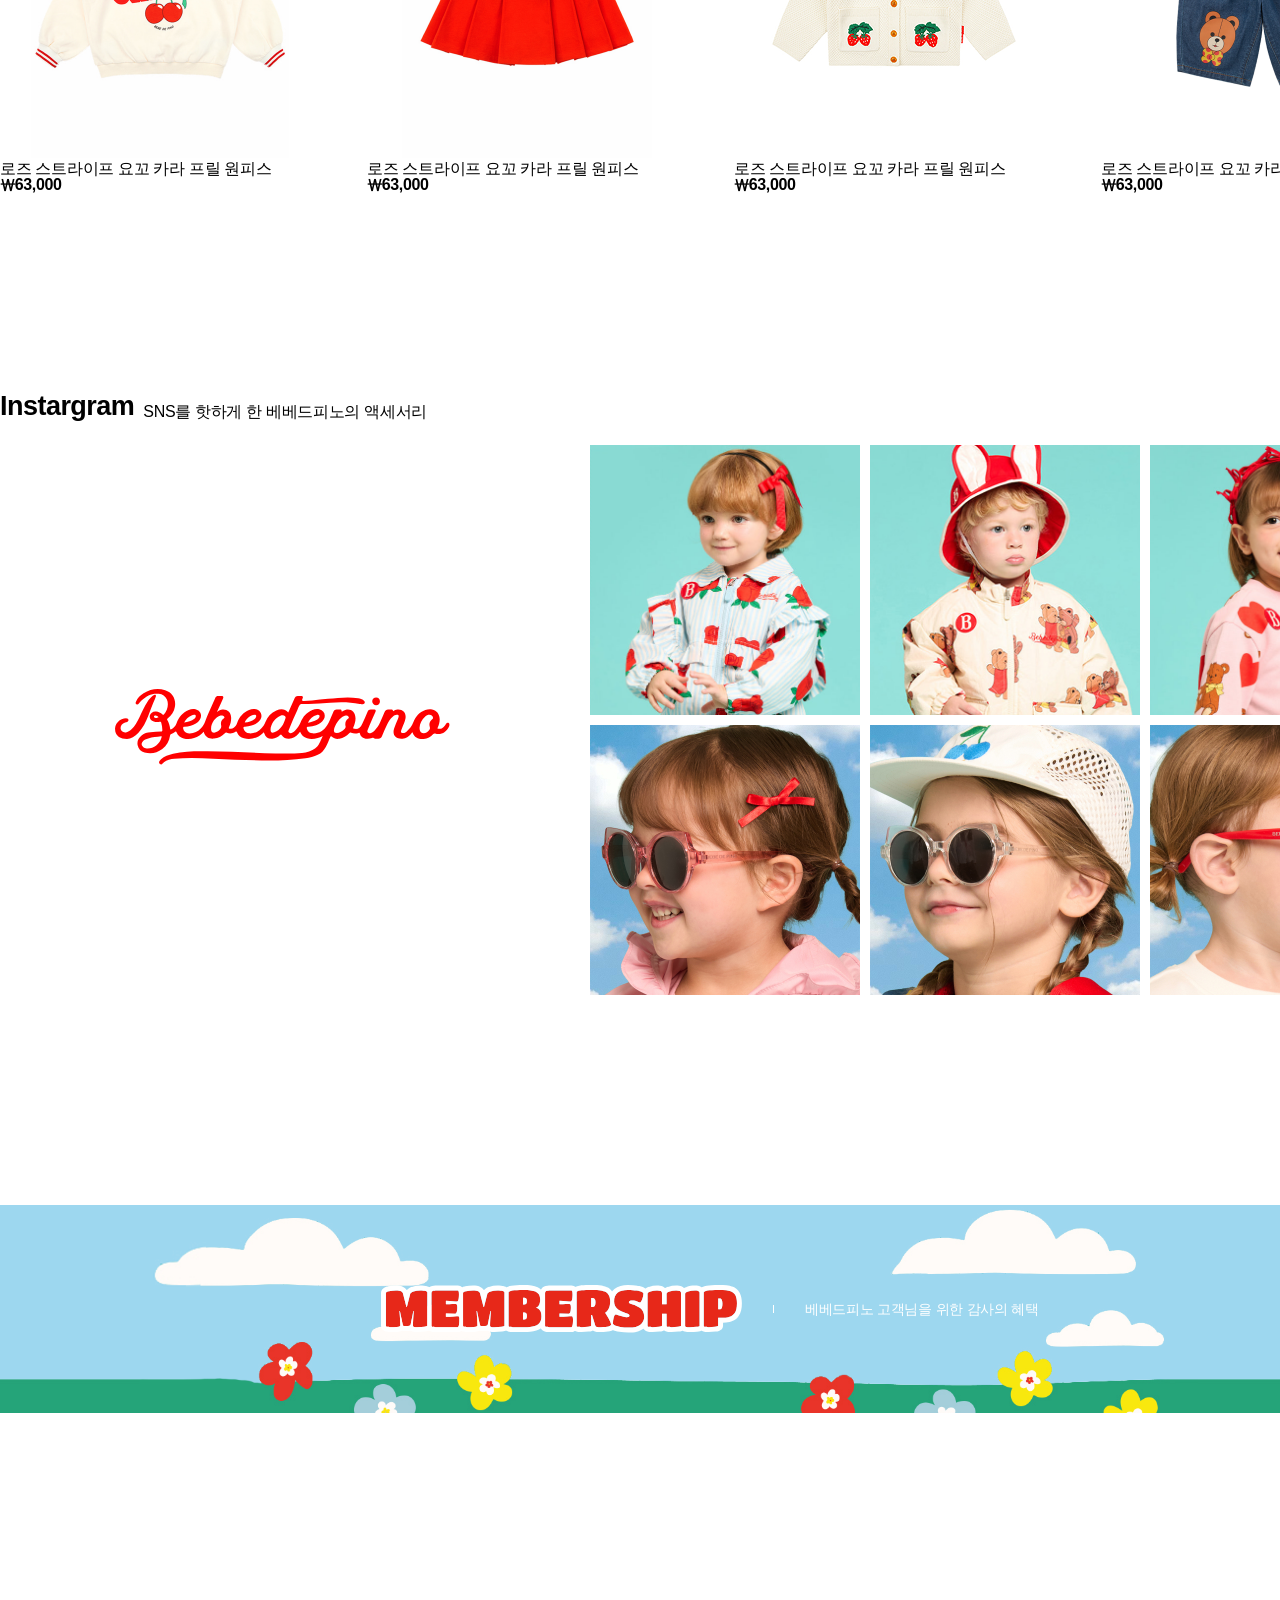
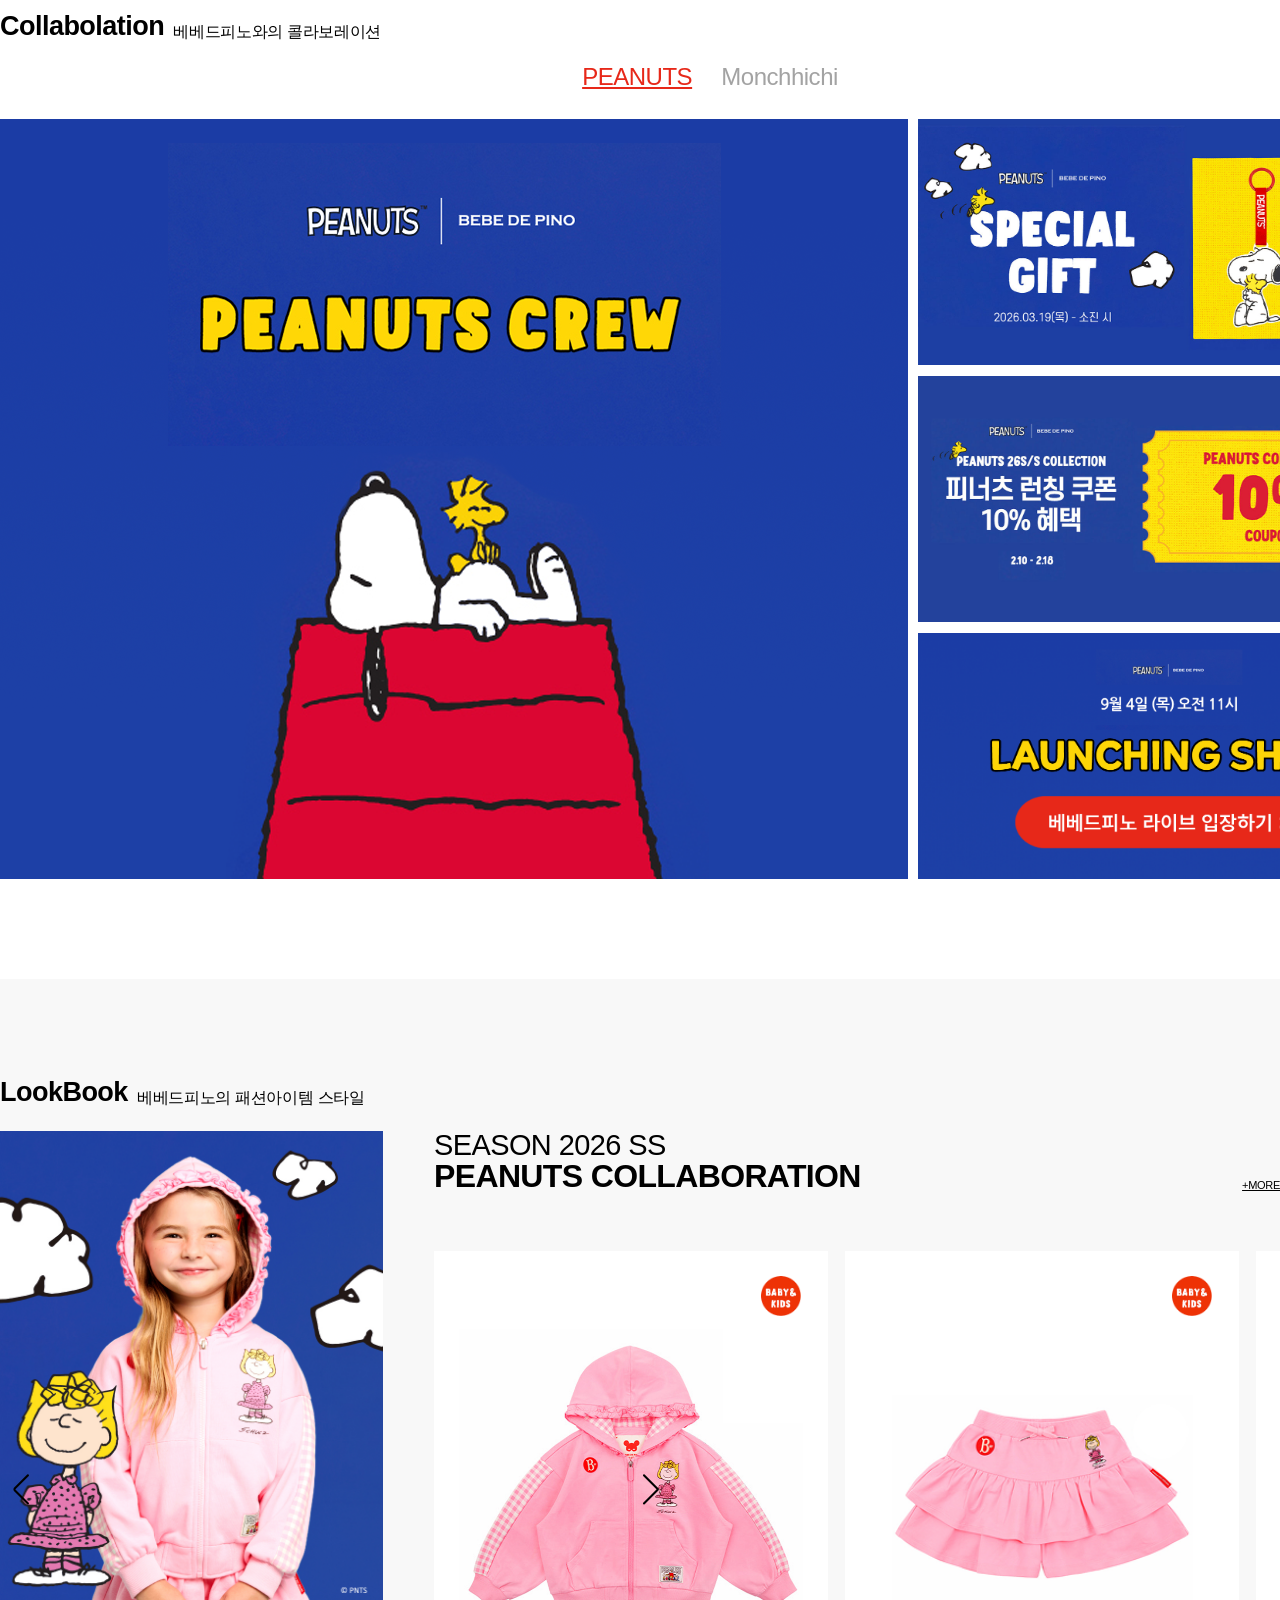
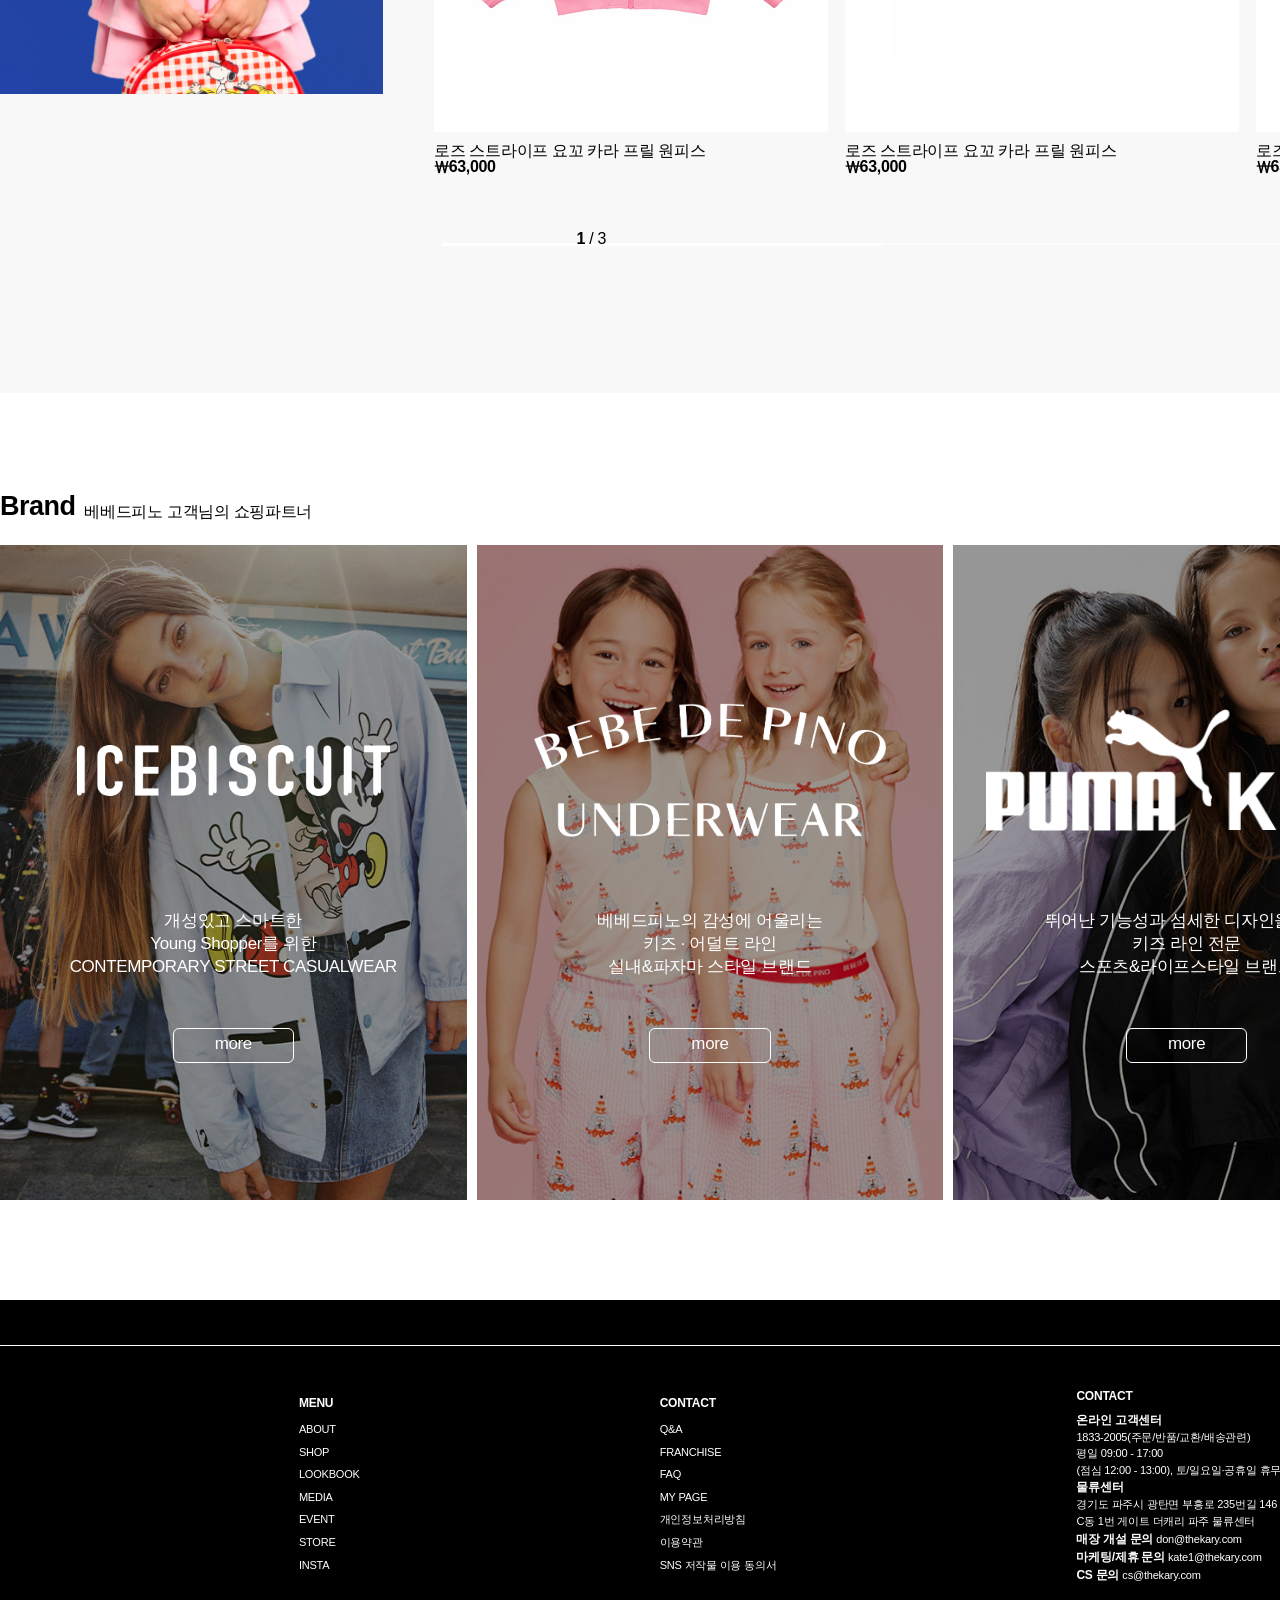
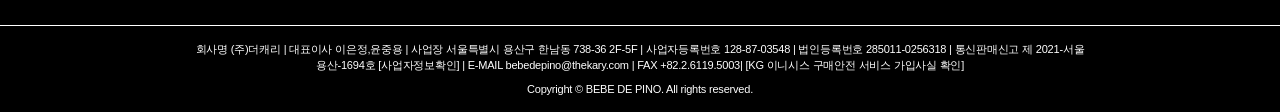
==== commit 87389c28: "0415" ====
--- a/index.html
+++ b/index.html
@@ -124,7 +124,7 @@
                     <a href="#" class="more_btn"><u>+MORE</u></a>
                 </div>
                 <div class="container">
-                    <ul class="product_new"> <!-- 상품리스트 예시용 1개 -->
+                    <ul class="product_new"> <!-- 상품리스트 -->
                         <li>
                             <div class="p_img">
                                 <a href="#" class="new_img"><img src="./img/product/new_01.png" alt="로즈 원피스"></a>
@@ -158,6 +158,46 @@
                         <li>
                             <div class="p_img">
                                 <a href="#" class="new_img"><img src="./img/product/new_04.png" alt="로즈 원피스"></a>
+                                <a href="#" class="wish_btn"><img src="./img/product/zzim_btn_em.svg" alt="찜하기"></a>
+                            </div>
+                            <div class="p_info">
+                                <p>로즈 스트라이프 요꼬 카라 프릴 원피스</p>
+                                <p class="price">₩63,000</p>
+                            </div>
+                        </li>
+                        <li>
+                            <div class="p_img">
+                                <a href="#" class="new_img"><img src="./img/product/new_05.png" alt="로즈 원피스"></a>
+                                <a href="#" class="wish_btn"><img src="./img/product/zzim_btn_em.svg" alt="찜하기"></a>
+                            </div>
+                            <div class="p_info">
+                                <p>로즈 스트라이프 요꼬 카라 프릴 원피스</p>
+                                <p class="price">₩63,000</p>
+                            </div>
+                        </li>
+                        <li>
+                            <div class="p_img">
+                                <a href="#" class="new_img"><img src="./img/product/new_06.png" alt="로즈 원피스"></a>
+                                <a href="#" class="wish_btn"><img src="./img/product/zzim_btn_em.svg" alt="찜하기"></a>
+                            </div>
+                            <div class="p_info">
+                                <p>로즈 스트라이프 요꼬 카라 프릴 원피스</p>
+                                <p class="price">₩63,000</p>
+                            </div>
+                        </li>
+                        <li>
+                            <div class="p_img">
+                                <a href="#" class="new_img"><img src="./img/product/new_07.png" alt="로즈 원피스"></a>
+                                <a href="#" class="wish_btn"><img src="./img/product/zzim_btn_em.svg" alt="찜하기"></a>
+                            </div>
+                            <div class="p_info">
+                                <p>로즈 스트라이프 요꼬 카라 프릴 원피스</p>
+                                <p class="price">₩63,000</p>
+                            </div>
+                        </li>
+                        <li>
+                            <div class="p_img">
+                                <a href="#" class="new_img"><img src="./img/product/new_08.png" alt="로즈 원피스"></a>
                                 <a href="#" class="wish_btn"><img src="./img/product/zzim_btn_em.svg" alt="찜하기"></a>
                             </div>
                             <div class="p_info">
@@ -419,8 +459,10 @@
                                     </div>
                                 </div>
                             </div>
-                        </div>
-                    <div class="swiper-pagination"></div>
+                            <div class="swiper-button-next next"></div>
+                            <div class="swiper-button-prev prev"></div>
+                        </div>
+                        <div class="swiper-pagination"></div>
                     </div>
                 </div>
             </div>
--- a/styles/common.css
+++ b/styles/common.css
@@ -44,7 +44,7 @@
     display: flex; flex-flow: row nowrap;
     justify-content:space-between; align-items:start;
     font-size: 0.88rem; line-height: 1.2; font-weight: 500;
-    gap: 16px;
+    gap: 30px;
     position: relative; top:0;
 }
 #wrap header .top_bnr .bnr_left .nav li {
--- a/styles/index.css
+++ b/styles/index.css
@@ -6,7 +6,7 @@
 #wrap main #hero_bnr .heroswiper .swiper-wrapper {}
 #wrap main #hero_bnr .heroswiper .swiper-wrapper .swiper-slide {
     width: 100%;
-    height: 960px;
+    height: 90vh;
 }
 #wrap main #hero_bnr .heroswiper .swiper-wrapper .slide1 {
     background-image: url(../img/herobnr-1.jpg);
@@ -39,9 +39,13 @@
 #wrap main #new_product .title .more_btn u {}
 #wrap main #new_product .container {}
 #wrap main #new_product .container .product_new {
-    display: flex; flex-flow: row nowrap;
-}
-#wrap main #new_product .container .product_new li {}
+    display: flex; flex-flow: row wrap;
+    justify-content: space-between;
+    gap:8px;
+}
+#wrap main #new_product .container .product_new li {
+    width: 319px;
+}
 #wrap main #new_product .container .product_new li .p_img {
     position: relative;
 }
@@ -54,8 +58,14 @@
 }
 #wrap main #new_product .container .product_new li .p_img .wish_btn img {width: 100%;}
 #wrap main #new_product .container .product_new li .p_info {}
-#wrap main #new_product .container .product_new li .p_info p {}
-#wrap main #new_product .container .product_new li .p_info .price {}
+#wrap main #new_product .container .product_new li .p_info p {
+    font-size: 1.0rem;
+    font-weight: 300;
+}
+#wrap main #new_product .container .product_new li .p_info .price {
+    font-size: 1.0rem;
+    font-weight:600;
+}
 #wrap main #insta {}
 #wrap main #insta .title {}
 #wrap main #insta .title .title_info {}
@@ -180,17 +190,42 @@
 #wrap main #lookbook .title .title_info {}
 #wrap main #lookbook .title .title_info h1 {}
 #wrap main #lookbook .title .title_info p {}
-#wrap main #lookbook .container {}
-#wrap main #lookbook .container .bigbdle {}
-#wrap main #lookbook .container .swiper-pagination {}
-#wrap main #lookbook .container .bigbdle .swiper-wrapper {}
+#wrap main #lookbook .container {
+    position: relative;
+}
+#wrap main #lookbook .container .bigbdle {
+    position: relative;
+}
+#wrap main #lookbook .container .bigbdle .swiper-pagination {
+    position: absolute; width: max-content; left: 45%;
+    bottom: 6%;
+}
+#wrap main #lookbook .container .bigbdle .swiper-pagination .swiper-pagination-current {
+    font-weight: 600;
+}
+#wrap main #lookbook .container .bigbdle .swiper-wrapper .next,
+#wrap main #lookbook .container .bigbdle .swiper-wrapper .prev {
+    position: absolute; z-index: 999;
+    width: max-content; height: max-content;
+    color: #000;
+    transform: scale(0.7);
+}
+#wrap main #lookbook .container .bigbdle .swiper-wrapper .next {
+    left: 50%; bottom: 0;
+}
+#wrap main #lookbook .container .bigbdle .swiper-wrapper .prev {}
+#wrap main #lookbook .container .bigbdle .swiper-wrapper {
+    position: relative;
+    margin-bottom: 44px;
+}
 #wrap main #lookbook .container .bigbdle .swiper-wrapper .slide1 {}
 #wrap main #lookbook .container .bigbdle .swiper-wrapper .slide2 {}
 #wrap main #lookbook .container .bigbdle .swiper-wrapper .slide3 {}
 #wrap main #lookbook .container .bigbdle .swiper-wrapper .swiper-slide {
     margin: 0 auto;
     width: 1420px;
-    display: flex; flex-flow: row nowrap; gap:51px
+    display: flex; flex-flow: row nowrap; gap:51px;
+    justify-content: center;
 }
 #wrap main #lookbook .container .bigbdle .swiper-wrapper .swiper-slide .lbmain {width: 523px;}
 #wrap main #lookbook .container .bigbdle .swiper-wrapper .swiper-slide .lbmain a {}
@@ -201,7 +236,7 @@
     width: 846px;
 }
 #wrap main #lookbook .container .bigbdle .swiper-wrapper .swiper-slide .right_wrap .slide_title {
-    display: flex;  flex-flow: row nowrap;
+    display: flex; flex-flow: row nowrap;
     justify-content: space-between; align-items: end;
     margin-bottom: 30px;
 }
@@ -227,15 +262,16 @@
 #wrap main #lookbook .container .bigbdle .swiper-wrapper .swiper-slide .right_wrap .lb_swiper .swiper-wrapper .swiper-slide .p_img .pp_img img {width: 100%;}
 #wrap main #lookbook .container .bigbdle .swiper-wrapper .swiper-slide .right_wrap .lb_swiper .swiper-wrapper .swiper-slide .p_img .kidsmark {
     position: absolute; z-index: 999;
-    top: 27px; right: 27px;
-    width: 40px; height: 40px;}
+    top: 54px; right: 27px;
+    width: 40px; height: 40px;
+}
 #wrap main #lookbook .container .bigbdle .swiper-wrapper .swiper-slide .right_wrap .lb_swiper .swiper-wrapper .swiper-slide .p_img .kidsmark img {width: 100%;}
 #wrap main #lookbook .container .bigbdle .swiper-wrapper .swiper-slide .right_wrap .lb_swiper .swiper-wrapper .swiper-slide .p_info {}
 #wrap main #lookbook .container .bigbdle .swiper-wrapper .swiper-slide .right_wrap .lb_swiper .swiper-wrapper .swiper-slide .p_info p {
     font-weight: 300;
 }
 #wrap main #lookbook .container .bigbdle .swiper-wrapper .swiper-slide .right_wrap .lb_swiper .swiper-wrapper .swiper-slide .p_info .price {
-    font-weight:600;
+    font-weight: 600;
 }
 #wrap main #lookbook .container .bigbdle .swiper-wrapper .swiper-slide .right_wrap .lb_swiper .swiper-scrollbar {
     background-color: rgb(252, 252, 252);
@@ -305,12 +341,13 @@
 #wrap main #brand .container .swiper .swiper-wrapper .slide3 {
     background-image:url(../img/brand/brand_03.png);
 }
-#wrap main #brand .container .swiper swiper-scrollbar {
+#wrap main #brand .container .swiper .swiper-scrollbar {
     background-color: rgba(226, 226, 226, 0.55);
     height: 1px; width: 1048px;
+    position: absolute; bottom: 30px; left: 186px;
 }
 #wrap main #brand .container .swiper .swiper-scrollbar .swiper-scrollbar-drag {
     background-color: #fff;
     height: 2px; width: 266px;
-    text-align: center;
+    margin: 0 auto;
 }
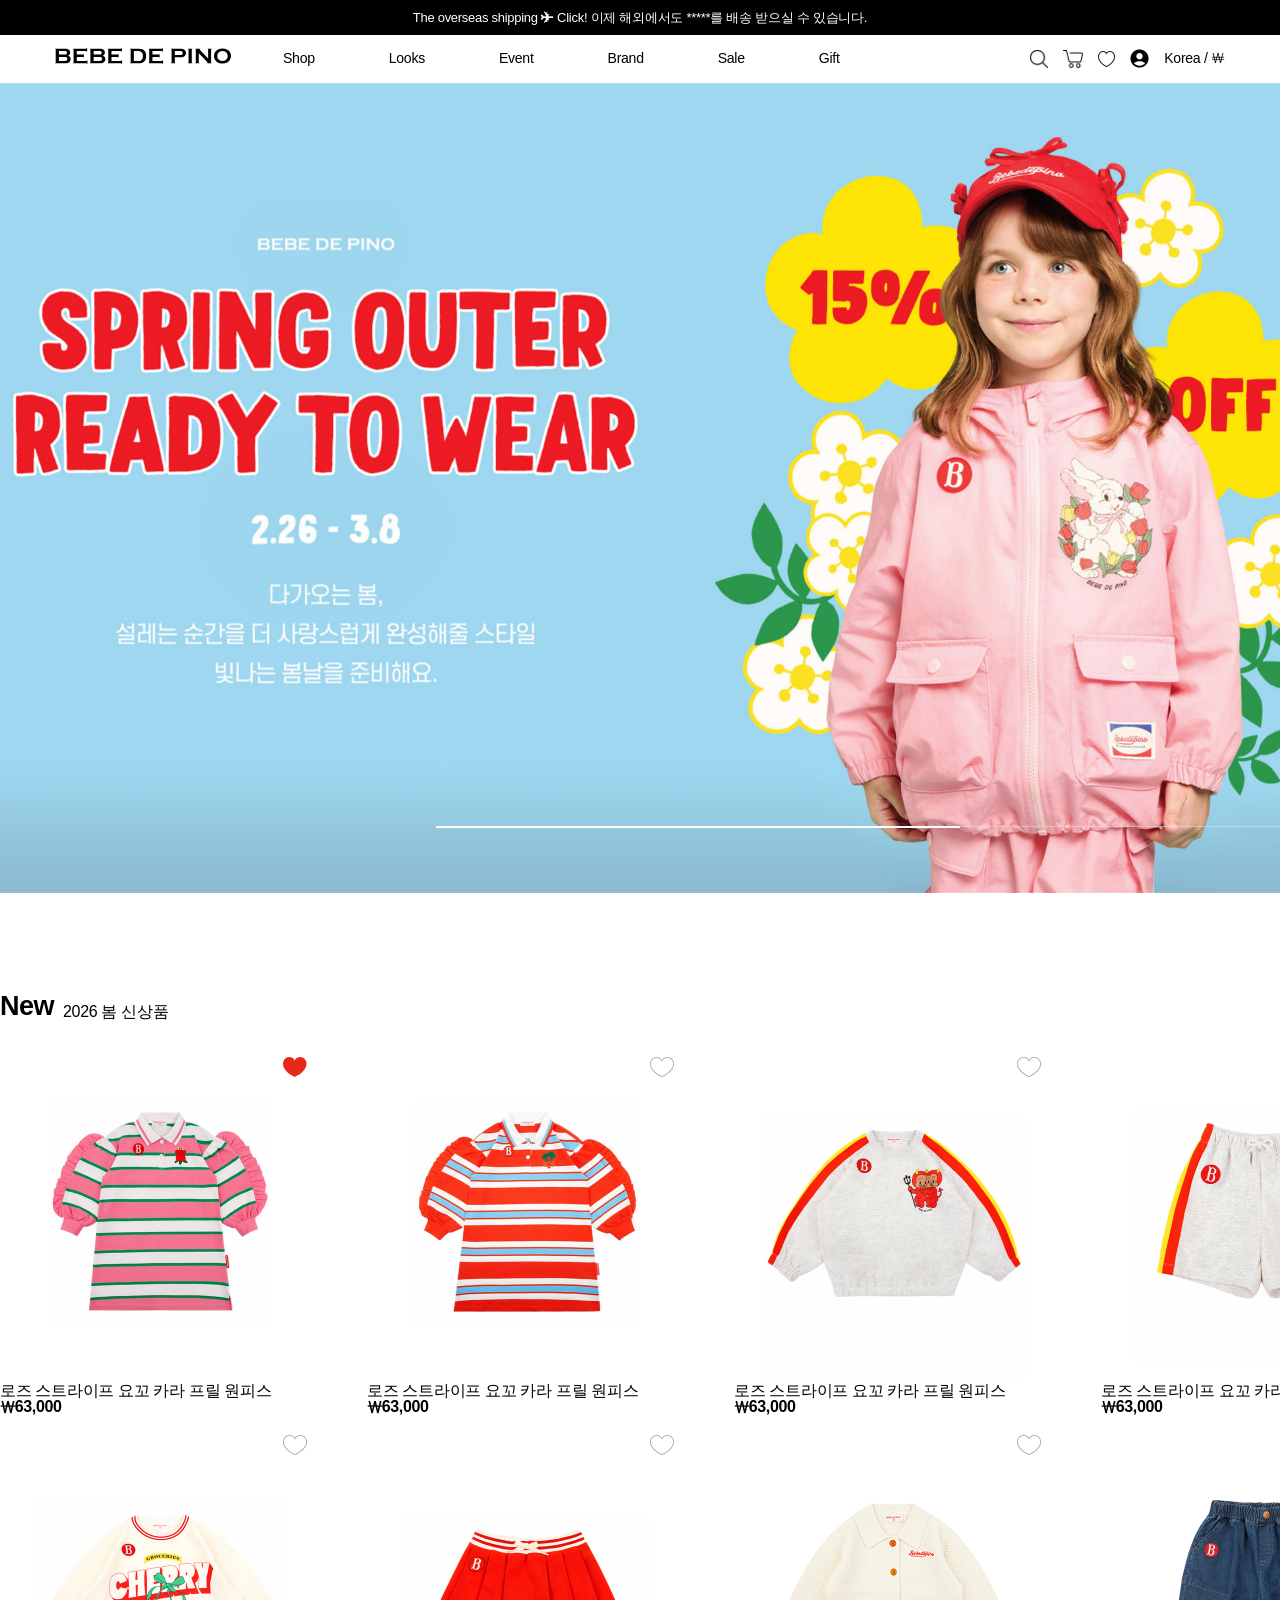
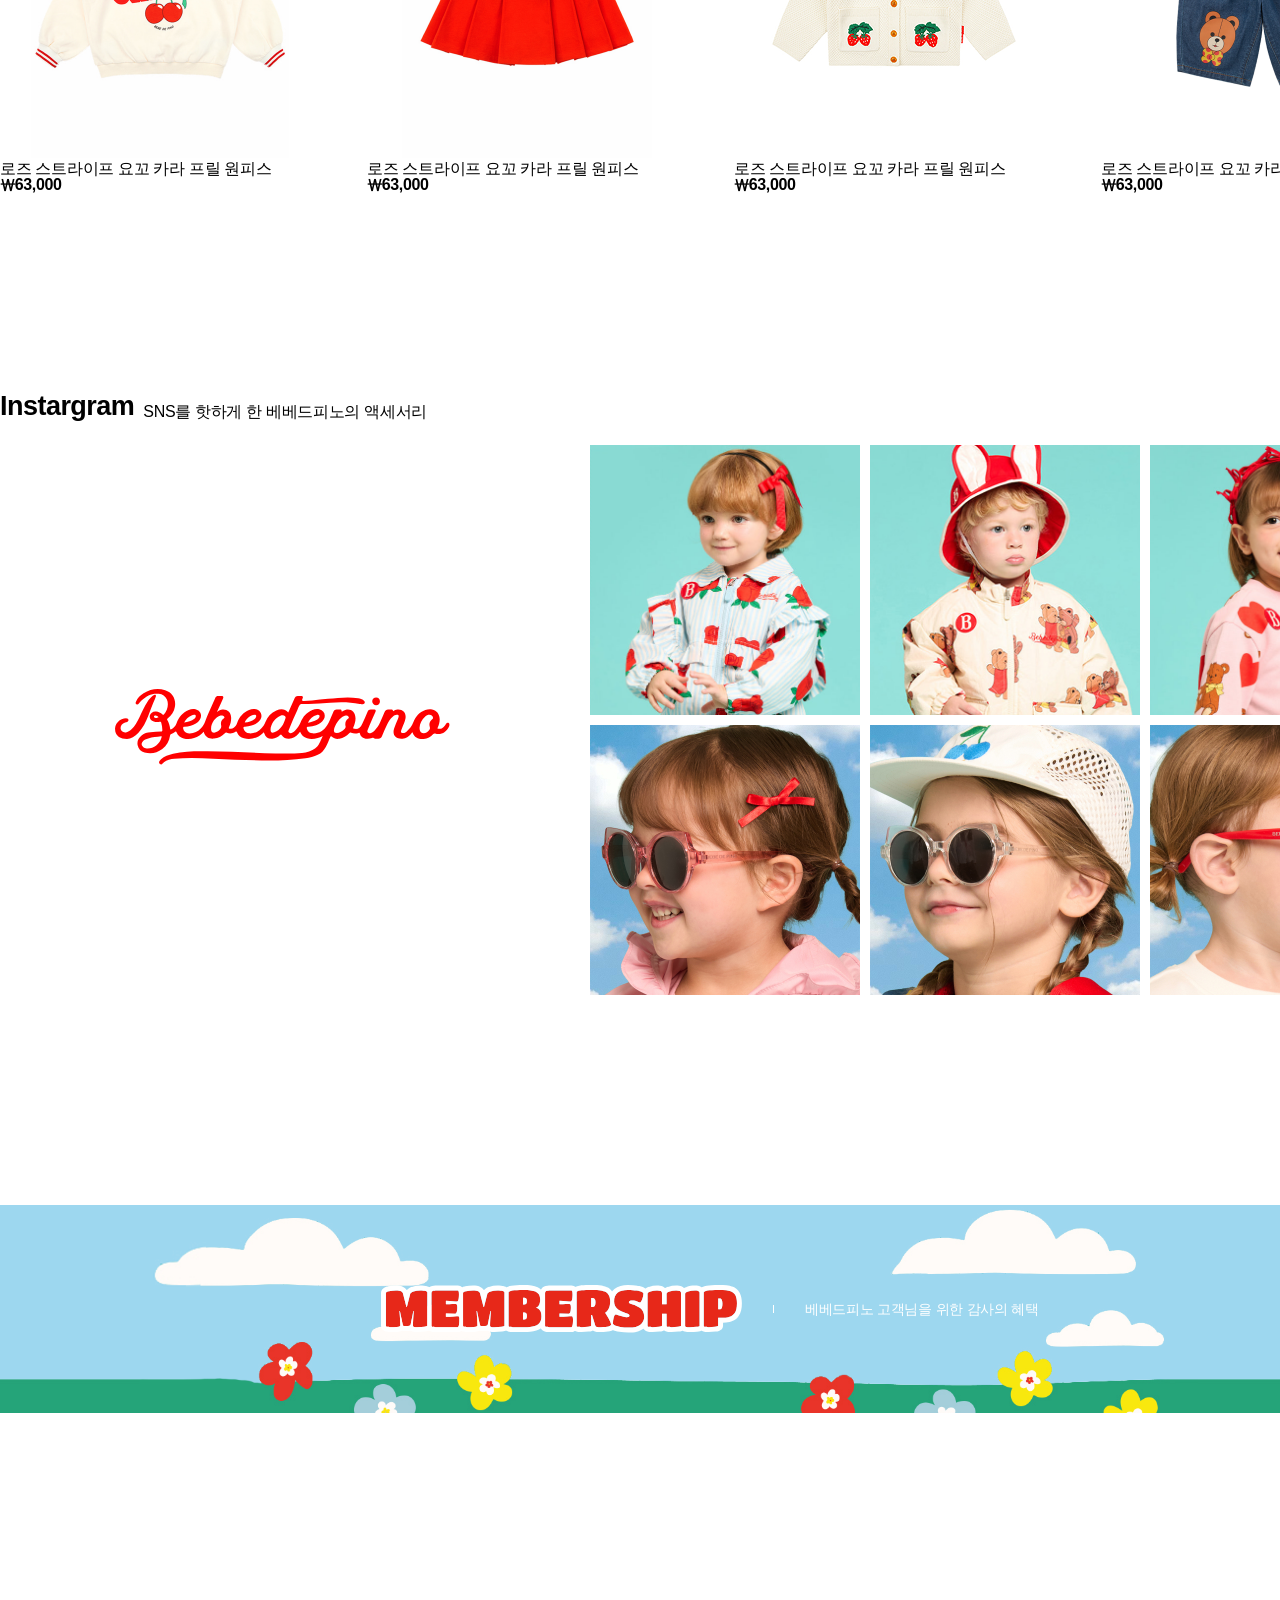
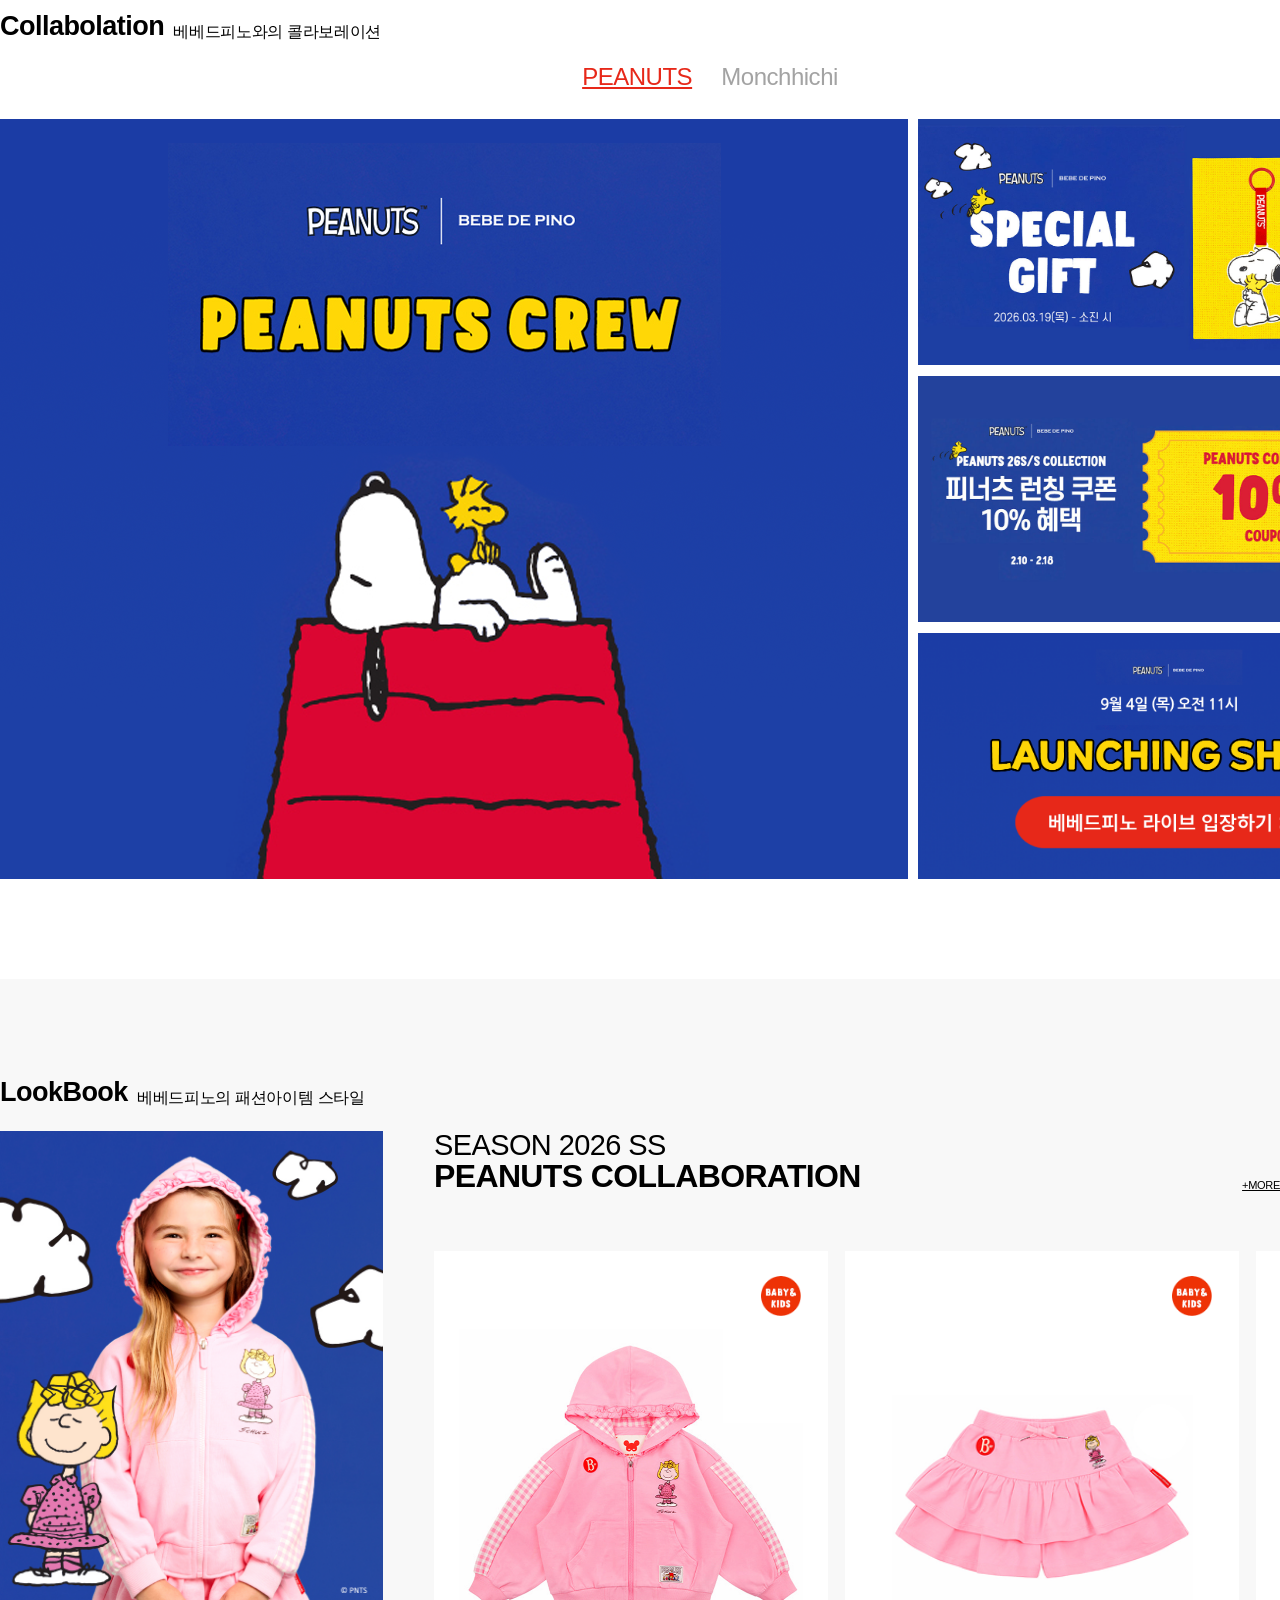
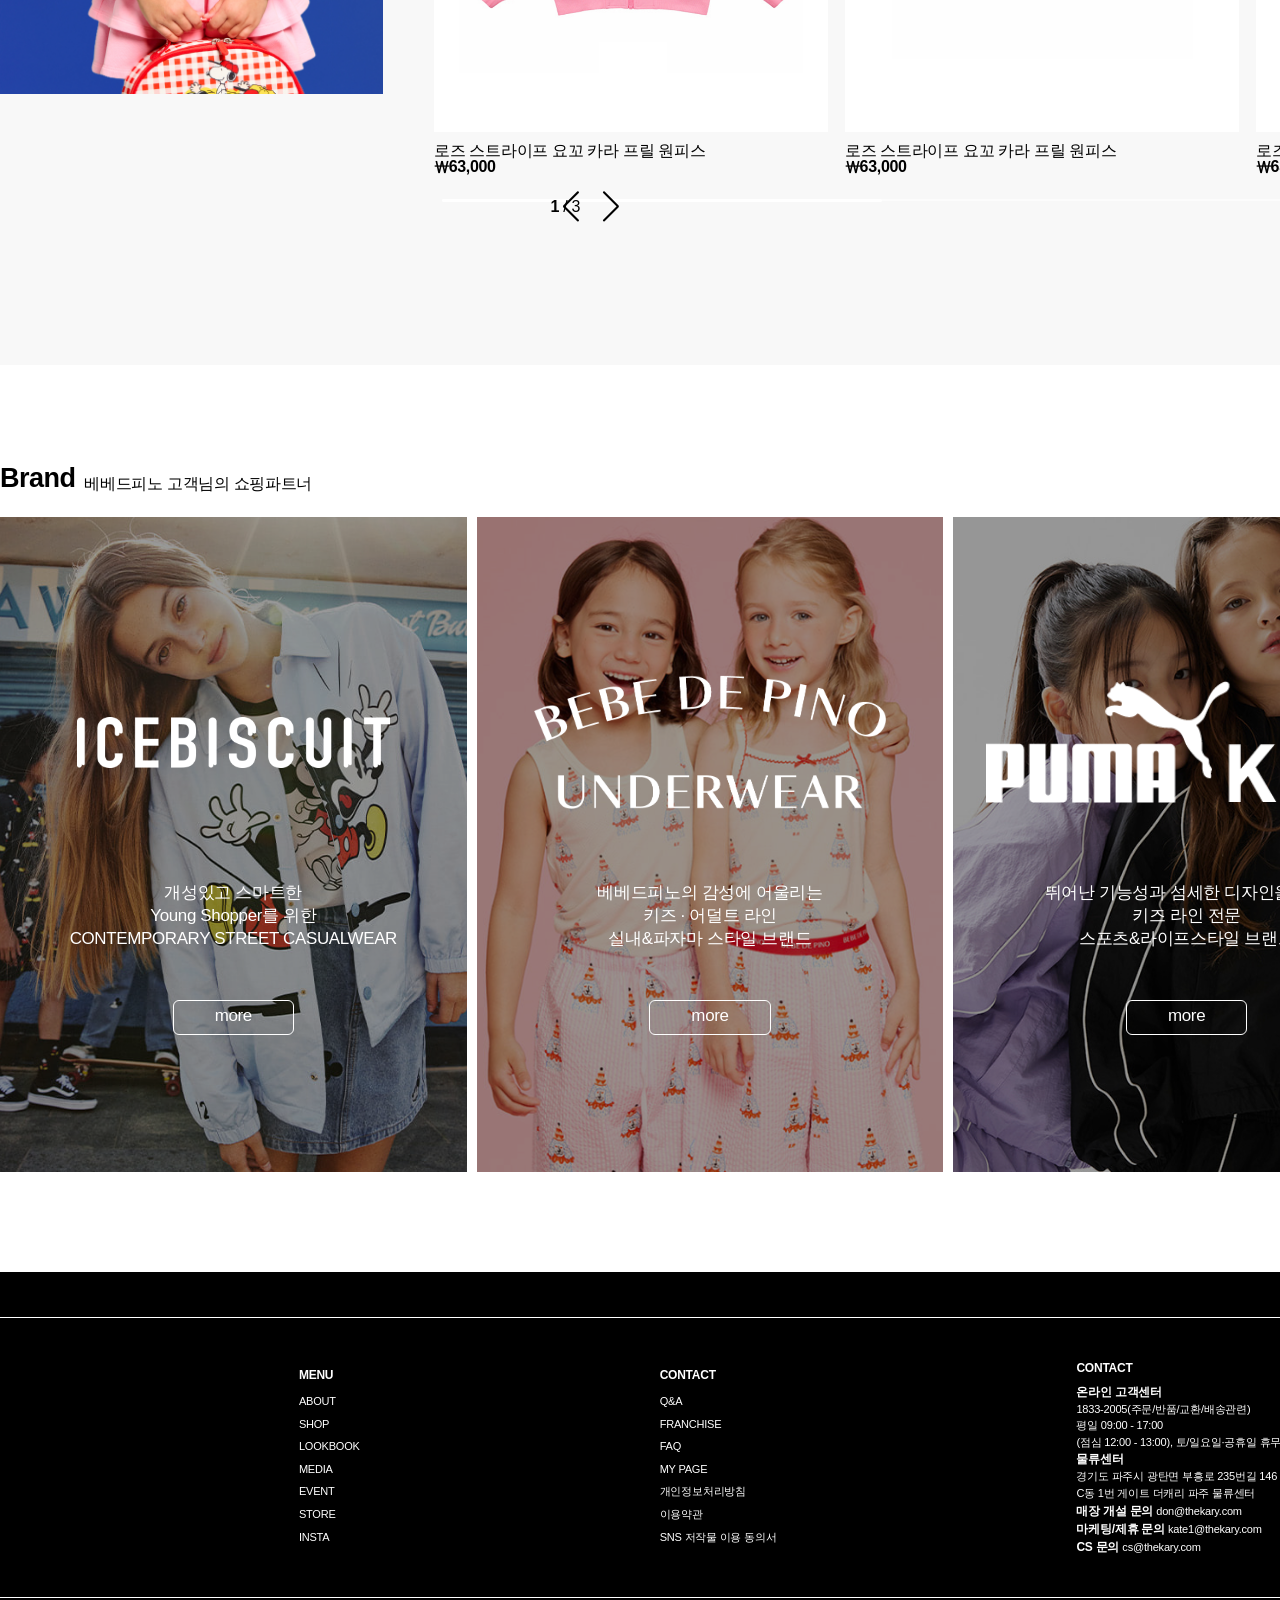
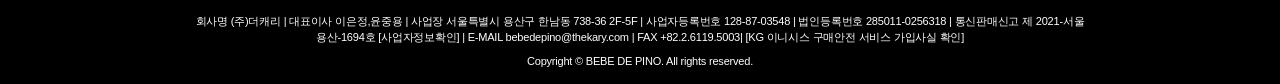
==== commit 1c3b0cec: "0415 main+sub" ====
--- a/index.html
+++ b/index.html
@@ -281,7 +281,7 @@
                 </div>
                 <div class="container">
                     <div class="swiper bigbdle">
-                        <div class="swiper-wrapper">
+                        <div class="swiper-wrapper bigwrapper">
                             <div class="swiper-slide slide1">
                                 <div class="lbmain">
                                     <a href="#">
@@ -459,10 +459,12 @@
                                     </div>
                                 </div>
                             </div>
+                        </div>
+                        <div class="pnum">
+                            <div class="swiper-button-prev prev"></div>
+                            <div class="swiper-pagination page"></div>
                             <div class="swiper-button-next next"></div>
-                            <div class="swiper-button-prev prev"></div>
-                        </div>
-                        <div class="swiper-pagination"></div>
+                        </div>
                     </div>
                 </div>
             </div>
--- a/styles/index.css
+++ b/styles/index.css
@@ -190,101 +190,100 @@
 #wrap main #lookbook .title .title_info {}
 #wrap main #lookbook .title .title_info h1 {}
 #wrap main #lookbook .title .title_info p {}
-#wrap main #lookbook .container {
-    position: relative;
-}
-#wrap main #lookbook .container .bigbdle {
-    position: relative;
-}
-#wrap main #lookbook .container .bigbdle .swiper-pagination {
-    position: absolute; width: max-content; left: 45%;
-    bottom: 6%;
-}
-#wrap main #lookbook .container .bigbdle .swiper-pagination .swiper-pagination-current {
+#wrap main #lookbook .container {}
+#wrap main #lookbook .container .bigbdle {}
+#wrap main #lookbook .container .bigbdle .pnum {
+    position: relative; bottom: 50px;
+    left: 43%;
+}
+#wrap main #lookbook .container .bigbdle .pnum .page {
+    position: relative; top: 0;
+    width: max-content;
+}
+#wrap main #lookbook .container .bigbdle .pnum .page .swiper-pagination-current {
     font-weight: 600;
 }
-#wrap main #lookbook .container .bigbdle .swiper-wrapper .next,
-#wrap main #lookbook .container .bigbdle .swiper-wrapper .prev {
-    position: absolute; z-index: 999;
+#wrap main #lookbook .container .bigbdle .pnum .next,
+#wrap main #lookbook .container .bigbdle .pnum .prev {
     width: max-content; height: max-content;
     color: #000;
     transform: scale(0.7);
 }
-#wrap main #lookbook .container .bigbdle .swiper-wrapper .next {
-    left: 50%; bottom: 0;
-}
-#wrap main #lookbook .container .bigbdle .swiper-wrapper .prev {}
-#wrap main #lookbook .container .bigbdle .swiper-wrapper {
+#wrap main #lookbook .container .bigbdle .pnum .next {
+    left: 50px;
+}
+#wrap main #lookbook .container .bigbdle .pnum .prev {}
+#wrap main #lookbook .container .bigbdle .bigwrapper {
     position: relative;
     margin-bottom: 44px;
 }
-#wrap main #lookbook .container .bigbdle .swiper-wrapper .slide1 {}
-#wrap main #lookbook .container .bigbdle .swiper-wrapper .slide2 {}
-#wrap main #lookbook .container .bigbdle .swiper-wrapper .slide3 {}
-#wrap main #lookbook .container .bigbdle .swiper-wrapper .swiper-slide {
+#wrap main #lookbook .container .bigbdle .bigwrapper .slide1 {}
+#wrap main #lookbook .container .bigbdle .bigwrapper .slide2 {}
+#wrap main #lookbook .container .bigbdle .bigwrapper .slide3 {}
+#wrap main #lookbook .container .bigbdle .bigwrapper .swiper-slide {
     margin: 0 auto;
     width: 1420px;
     display: flex; flex-flow: row nowrap; gap:51px;
     justify-content: center;
 }
-#wrap main #lookbook .container .bigbdle .swiper-wrapper .swiper-slide .lbmain {width: 523px;}
-#wrap main #lookbook .container .bigbdle .swiper-wrapper .swiper-slide .lbmain a {}
-#wrap main #lookbook .container .bigbdle .swiper-wrapper .swiper-slide .lbmain img {
+#wrap main #lookbook .container .bigbdle .bigwrapper .swiper-slide .lbmain {width: 523px;}
+#wrap main #lookbook .container .bigbdle .bigwrapper .swiper-slide .lbmain a {}
+#wrap main #lookbook .container .bigbdle .bigwrapper .swiper-slide .lbmain img {
     width: 100%;
 }
-#wrap main #lookbook .container .bigbdle .swiper-wrapper .swiper-slide .right_wrap {
+#wrap main #lookbook .container .bigbdle .bigwrapper .swiper-slide .right_wrap {
     width: 846px;
 }
-#wrap main #lookbook .container .bigbdle .swiper-wrapper .swiper-slide .right_wrap .slide_title {
+#wrap main #lookbook .container .bigbdle .bigwrapper .swiper-slide .right_wrap .slide_title {
     display: flex; flex-flow: row nowrap;
     justify-content: space-between; align-items: end;
     margin-bottom: 30px;
 }
-#wrap main #lookbook .container .bigbdle .swiper-wrapper .swiper-slide .right_wrap .slide_title h2 {
+#wrap main #lookbook .container .bigbdle .bigwrapper .swiper-slide .right_wrap .slide_title h2 {
     font-size: 1.81rem; font-weight: 300;
 }
-#wrap main #lookbook .container .bigbdle .swiper-wrapper .swiper-slide .right_wrap .slide_title h2 em {
+#wrap main #lookbook .container .bigbdle .bigwrapper .swiper-slide .right_wrap .slide_title h2 em {
     font-size: 2.0rem; font-weight:600;
 }
-#wrap main #lookbook .container .bigbdle .swiper-wrapper .swiper-slide .right_wrap  .slide_title .more_btn {}
-#wrap main #lookbook .container .bigbdle .swiper-wrapper .swiper-slide .right_wrap  .slide_title .more_btn u {}
-#wrap main #lookbook .container .bigbdle .swiper-wrapper .swiper-slide .right_wrap .lb_swiper {}
-#wrap main #lookbook .container .bigbdle .swiper-wrapper .swiper-slide .right_wrap .lb_swiper .swiper-wrapper {
+#wrap main #lookbook .container .bigbdle .bigwrapper .swiper-slide .right_wrap  .slide_title .more_btn {}
+#wrap main #lookbook .container .bigbdle .bigwrapper .swiper-slide .right_wrap  .slide_title .more_btn u {}
+#wrap main #lookbook .container .bigbdle .bigwrapper .swiper-slide .right_wrap .lb_swiper {}
+#wrap main #lookbook .container .bigbdle .bigwrapper .swiper-slide .right_wrap .lb_swiper .swiper-wrapper {
     height: 583px;
 }
-#wrap main #lookbook .container .bigbdle .swiper-wrapper .swiper-slide .right_wrap .lb_swiper .swiper-wrapper .swiper-slide {
+#wrap main #lookbook .container .bigbdle .bigwrapper .swiper-slide .right_wrap .lb_swiper .swiper-wrapper .swiper-slide {
     display: flex; flex-flow: column nowrap; gap: 8px;
 }
-#wrap main #lookbook .container .bigbdle .swiper-wrapper .swiper-slide .right_wrap .lb_swiper .swiper-wrapper .swiper-slide .p_img {}
-#wrap main #lookbook .container .bigbdle .swiper-wrapper .swiper-slide .right_wrap .lb_swiper .swiper-wrapper .swiper-slide .p_img .pp_img {
-    position: relative;
-}
-#wrap main #lookbook .container .bigbdle .swiper-wrapper .swiper-slide .right_wrap .lb_swiper .swiper-wrapper .swiper-slide .p_img .pp_img img {width: 100%;}
-#wrap main #lookbook .container .bigbdle .swiper-wrapper .swiper-slide .right_wrap .lb_swiper .swiper-wrapper .swiper-slide .p_img .kidsmark {
+#wrap main #lookbook .container .bigbdle .bigwrapper .swiper-slide .right_wrap .lb_swiper .swiper-wrapper .swiper-slide .p_img {}
+#wrap main #lookbook .container .bigbdle .bigwrapper .swiper-slide .right_wrap .lb_swiper .swiper-wrapper .swiper-slide .p_img .pp_img {
+    position: relative;
+}
+#wrap main #lookbook .container .bigbdle .bigwrapper .swiper-slide .right_wrap .lb_swiper .swiper-wrapper .swiper-slide .p_img .pp_img img {width: 100%;}
+#wrap main #lookbook .container .bigbdle .bigwrapper .swiper-slide .right_wrap .lb_swiper .swiper-wrapper .swiper-slide .p_img .kidsmark {
     position: absolute; z-index: 999;
     top: 54px; right: 27px;
     width: 40px; height: 40px;
 }
-#wrap main #lookbook .container .bigbdle .swiper-wrapper .swiper-slide .right_wrap .lb_swiper .swiper-wrapper .swiper-slide .p_img .kidsmark img {width: 100%;}
-#wrap main #lookbook .container .bigbdle .swiper-wrapper .swiper-slide .right_wrap .lb_swiper .swiper-wrapper .swiper-slide .p_info {}
-#wrap main #lookbook .container .bigbdle .swiper-wrapper .swiper-slide .right_wrap .lb_swiper .swiper-wrapper .swiper-slide .p_info p {
+#wrap main #lookbook .container .bigbdle .bigwrapper .swiper-slide .right_wrap .lb_swiper .swiper-wrapper .swiper-slide .p_img .kidsmark img {width: 100%;}
+#wrap main #lookbook .container .bigbdle .bigwrapper .swiper-slide .right_wrap .lb_swiper .swiper-wrapper .swiper-slide .p_info {}
+#wrap main #lookbook .container .bigbdle .bigwrapper .swiper-slide .right_wrap .lb_swiper .swiper-wrapper .swiper-slide .p_info p {
     font-weight: 300;
 }
-#wrap main #lookbook .container .bigbdle .swiper-wrapper .swiper-slide .right_wrap .lb_swiper .swiper-wrapper .swiper-slide .p_info .price {
+#wrap main #lookbook .container .bigbdle .bigwrapper .swiper-slide .right_wrap .lb_swiper .swiper-wrapper .swiper-slide .p_info .price {
     font-weight: 600;
 }
-#wrap main #lookbook .container .bigbdle .swiper-wrapper .swiper-slide .right_wrap .lb_swiper .swiper-scrollbar {
+#wrap main #lookbook .container .bigbdle .bigwrapper .swiper-slide .right_wrap .lb_swiper .swiper-scrollbar {
     background-color: rgb(252, 252, 252);
     width: 846px; height: 2px;
 }
-#wrap main #lookbook .container .bigbdle .swiper-wrapper .swiper-slide .right_wrap .lb_swiper .swiper-scrollbar .swiper-scrollbar-drag {
+#wrap main #lookbook .container .bigbdle .bigwrapper .swiper-slide .right_wrap .lb_swiper .swiper-scrollbar .swiper-scrollbar-drag {
     background-color: #fff;
     width: 335px; height: 3px;
 }
-#wrap main #lookbook .container .bigbdle .swiper-wrapper .swiper-slide .right_wrap .lb_swiper .swiper-wrapper .slide1 {}
-#wrap main #lookbook .container .bigbdle .swiper-wrapper .swiper-slide .right_wrap .lb_swiper .swiper-wrapper .slide2 {}
-#wrap main #lookbook .container .bigbdle .swiper-wrapper .swiper-slide .right_wrap .lb_swiper .swiper-wrapper .slide3 {}
-#wrap main #lookbook .container .bigbdle .swiper-wrapper .swiper-slide .right_wrap .lb_swiper .swiper-wrapper .slide4 {}
+#wrap main #lookbook .container .bigbdle .bigwrapper .swiper-slide .right_wrap .lb_swiper .swiper-wrapper .slide1 {}
+#wrap main #lookbook .container .bigbdle .bigwrapper .swiper-slide .right_wrap .lb_swiper .swiper-wrapper .slide2 {}
+#wrap main #lookbook .container .bigbdle .bigwrapper .swiper-slide .right_wrap .lb_swiper .swiper-wrapper .slide3 {}
+#wrap main #lookbook .container .bigbdle .bigwrapper .swiper-slide .right_wrap .lb_swiper .swiper-wrapper .slide4 {}
 #wrap main #brand {}
 #wrap main #brand .title {}
 #wrap main #brand .title .title_info {}
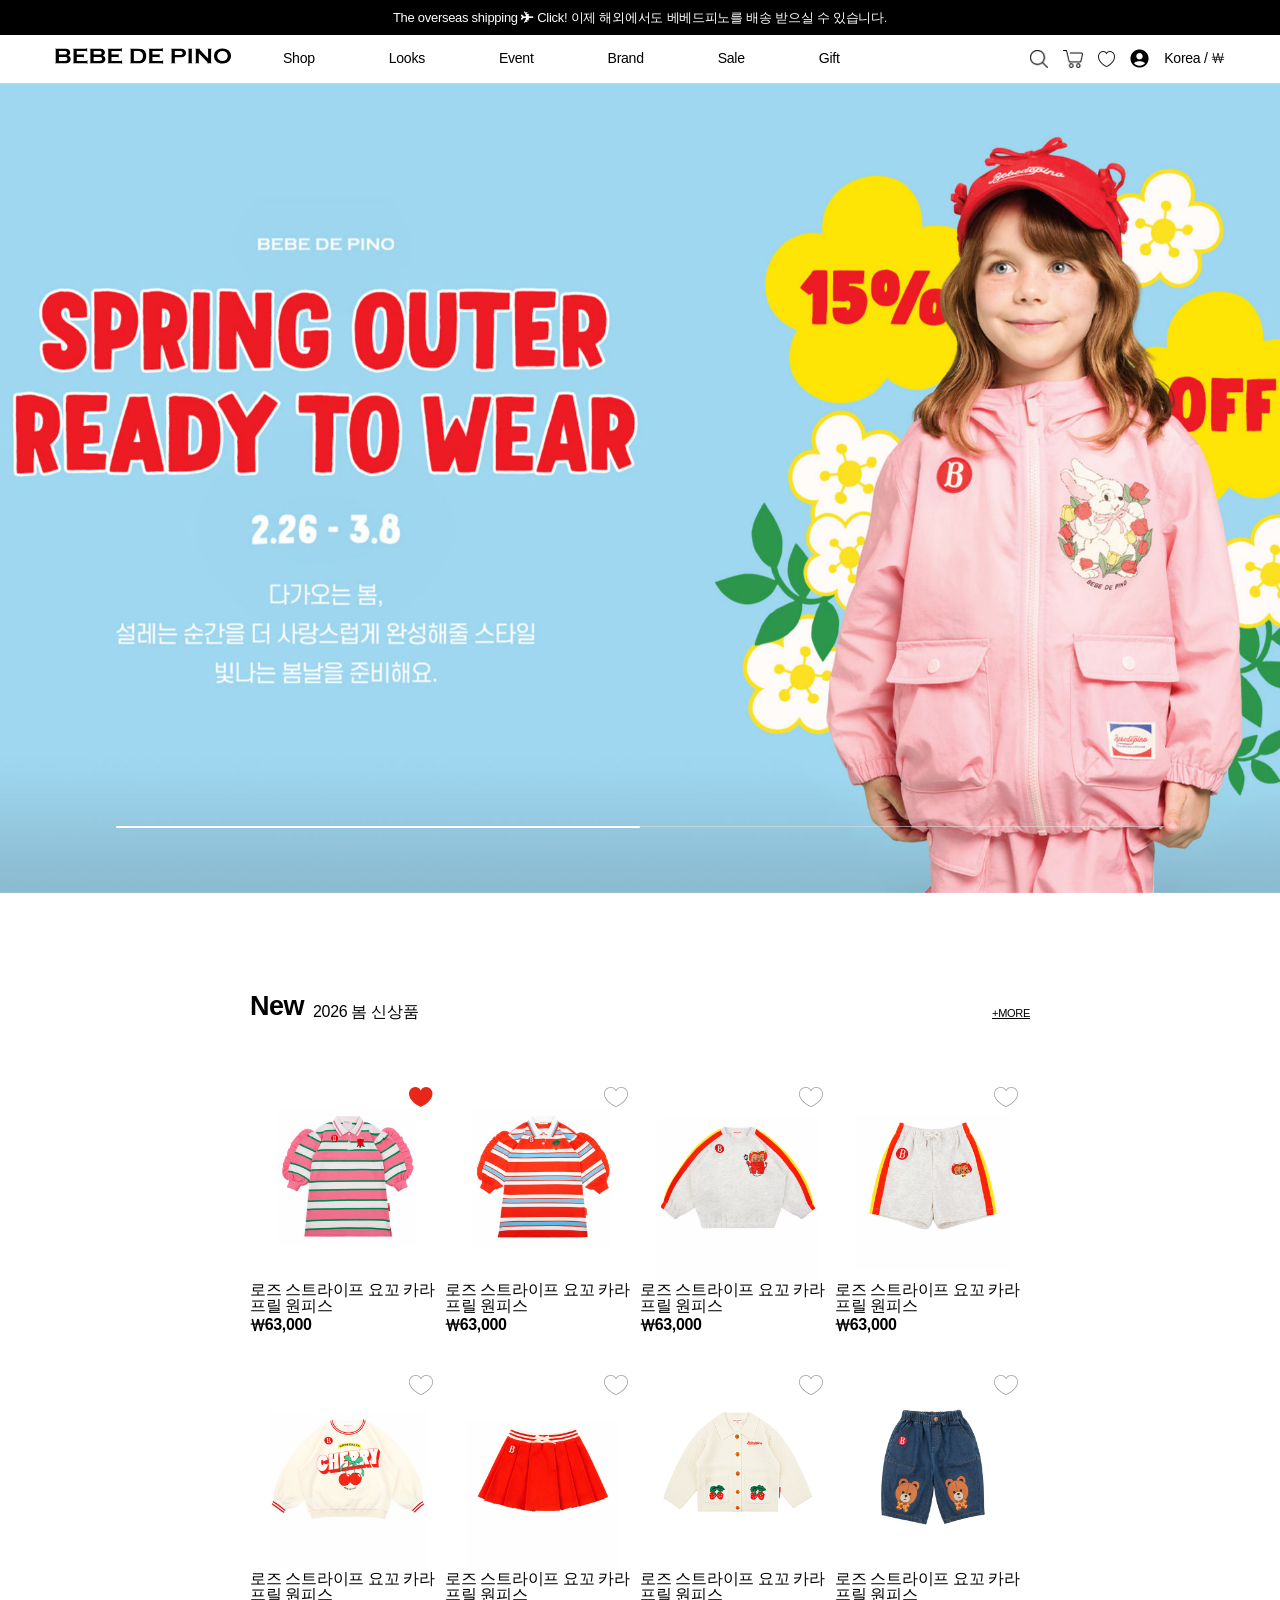
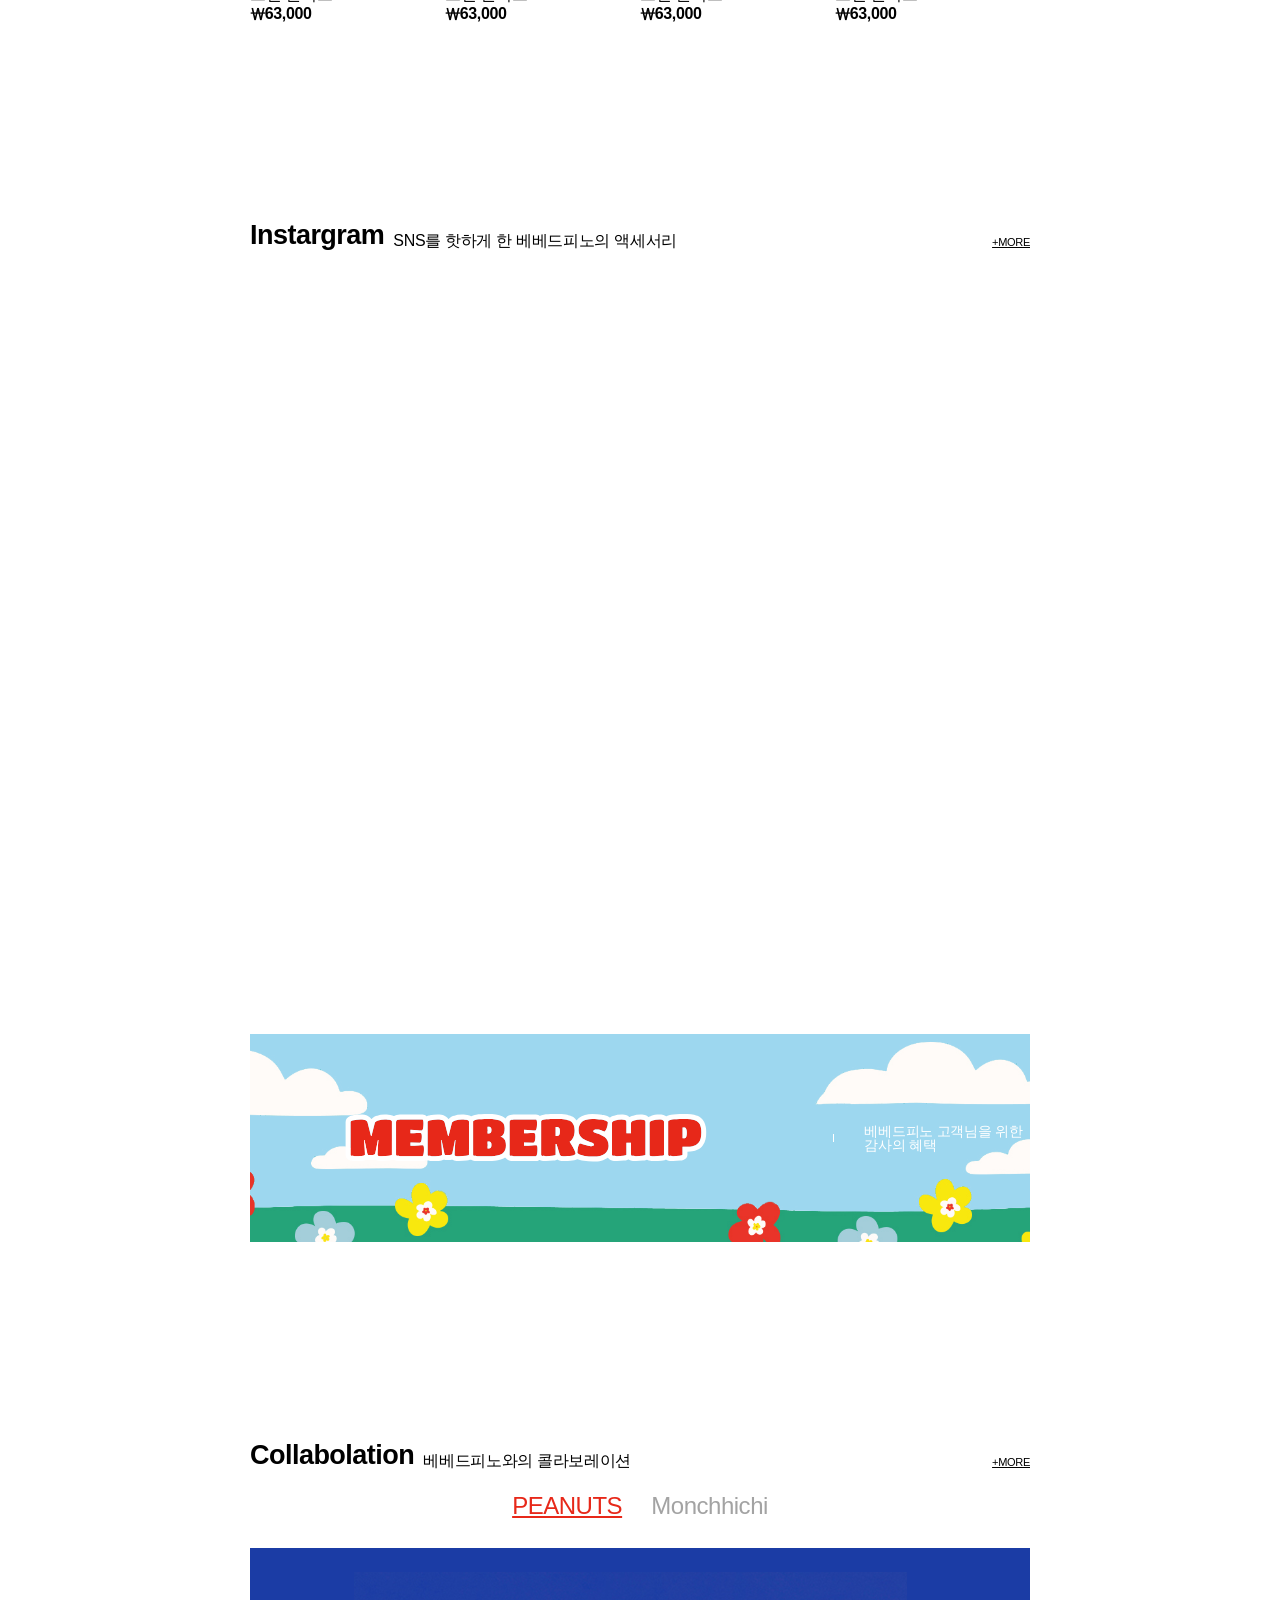
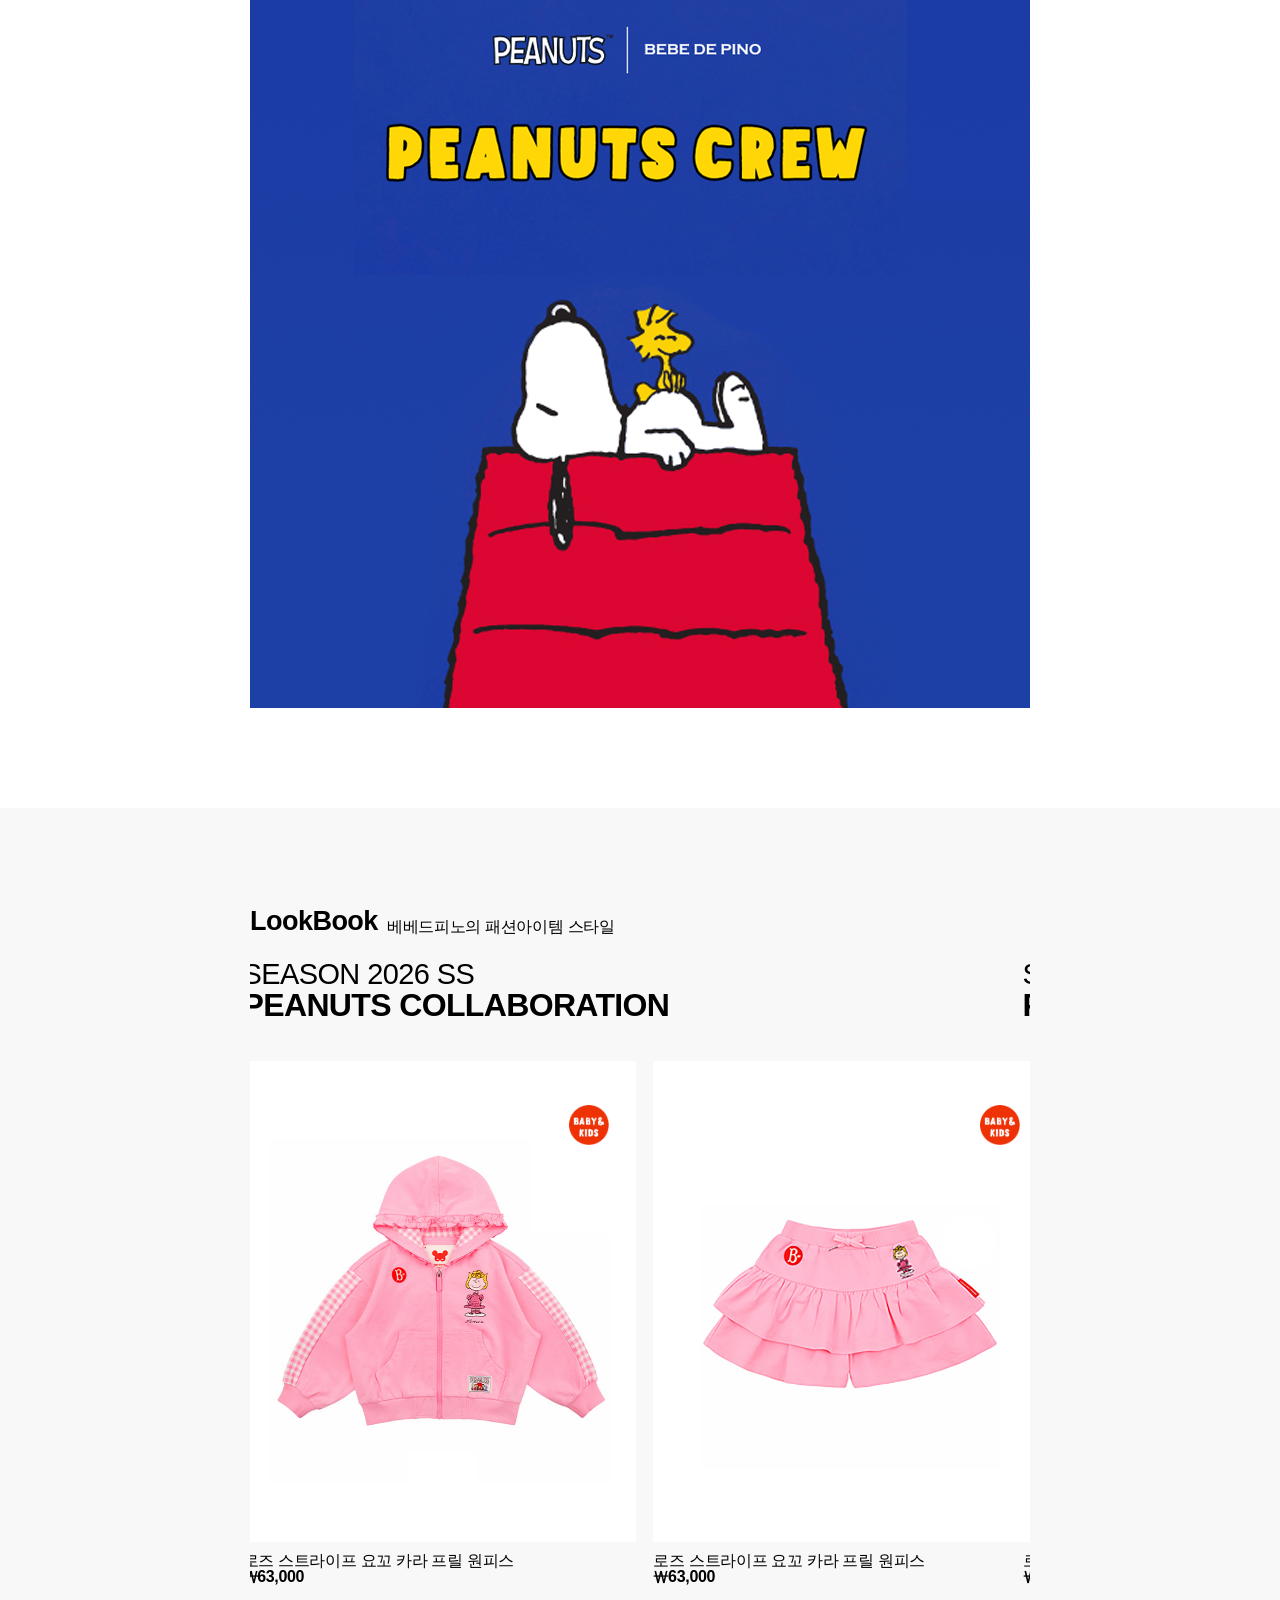
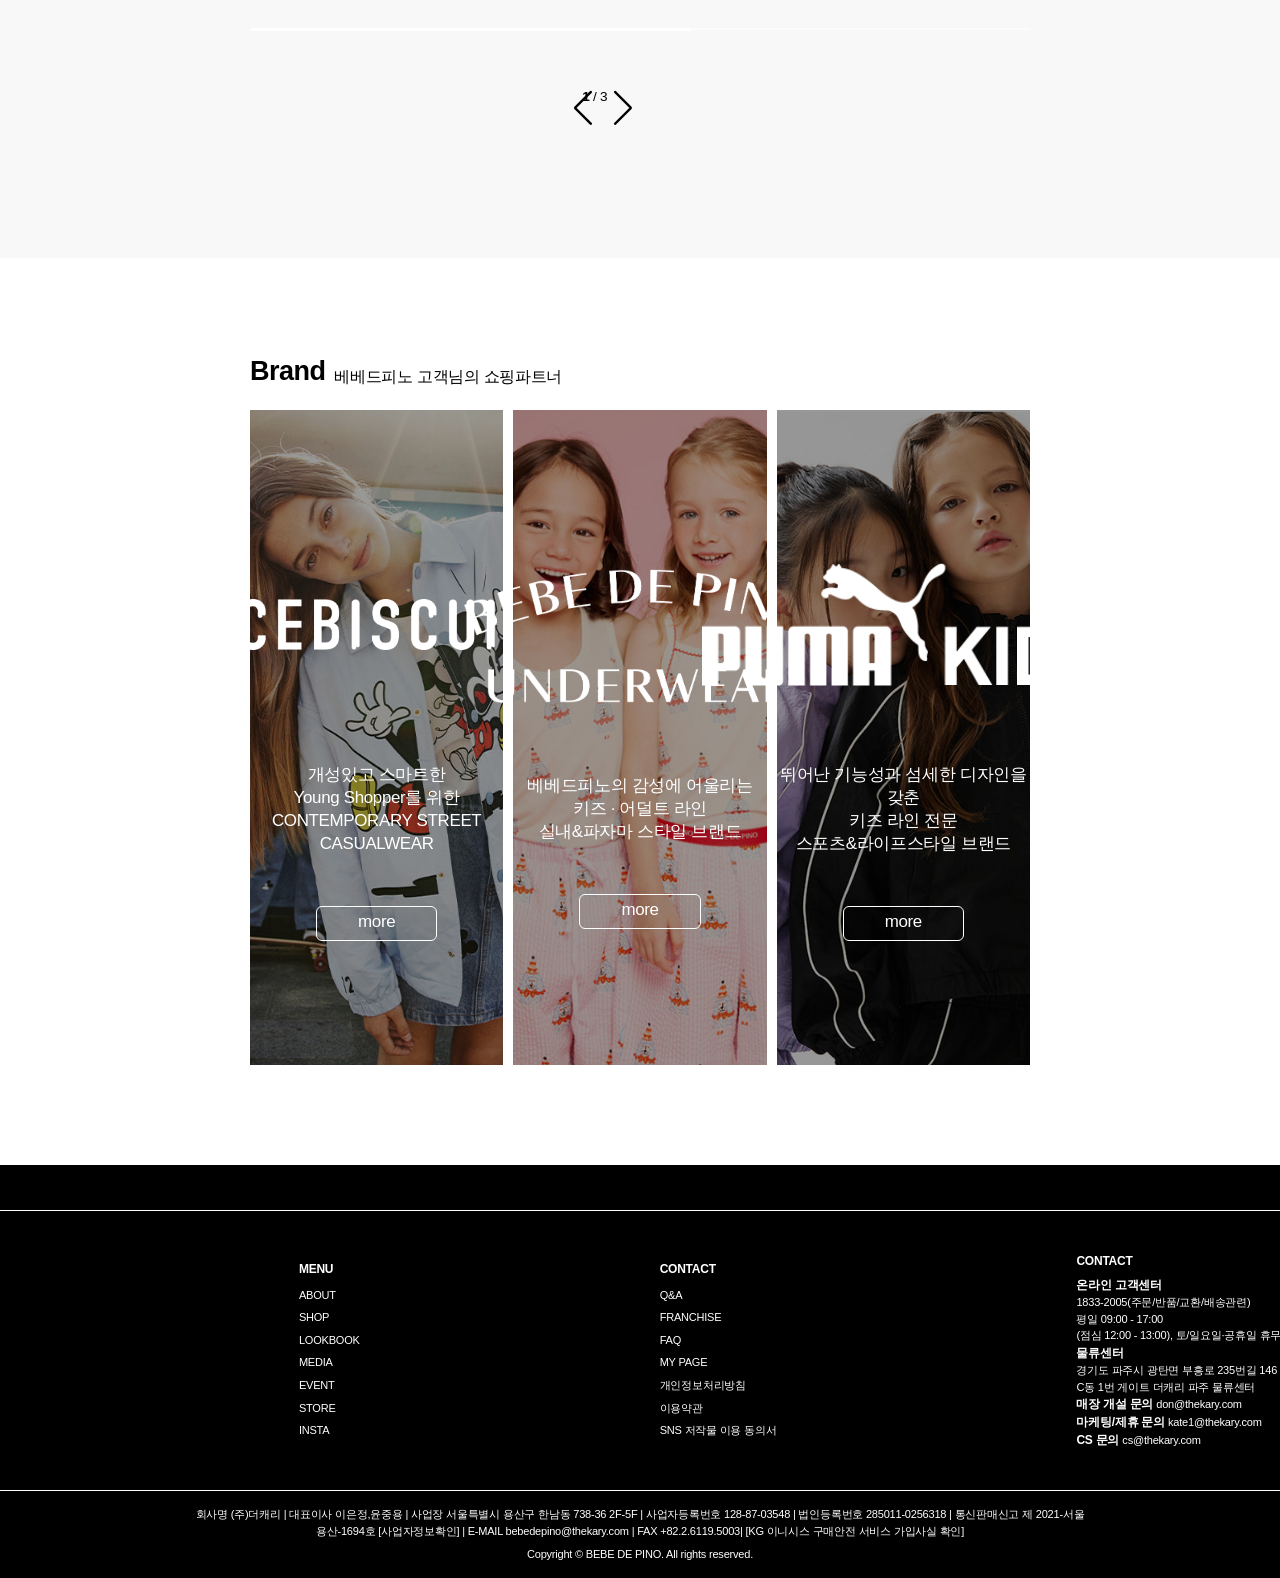
==== commit 31e6399c: "0417 pm" ====
--- a/index.html
+++ b/index.html
@@ -6,7 +6,7 @@
     <meta name="keywords" content="아동복, 아기옷, 유아복, 아이들옷, 아이들 유행">
     <link rel="shortcut icon" href="./img/common/logo_r.png" type="image/x-icon">
     <meta name="viewport" content="width=device-width, initial-scale=1.0">
-    <title> (포트폴리오) | BxBx Dx xIxO</title>
+    <title> (포트폴리오) | BeBe De PINO</title>
     <!-- 플러그인, 웹글꼴 연결 -->
     <!-- 개별 사용자 디자인 파일 -->
     <!--swiper 필수 css cdn 연결-->
@@ -24,7 +24,7 @@
 </head>
 <body>
     <div class="tie_bnr">
-        <a href="#">The overseas shipping ✈ Click! 이제 해외에서도 *****를 배송 받으실 수 있습니다.</a>
+        <a href="#">The overseas shipping ✈ Click! 이제 해외에서도 베베드피노를 배송 받으실 수 있습니다.</a>
     </div>
     <div id="wrap">
         <header>
@@ -124,7 +124,7 @@
                     <a href="#" class="more_btn"><u>+MORE</u></a>
                 </div>
                 <div class="container">
-                    <ul class="product_new"> <!-- 상품리스트 -->
+                    <ul class="product_new_1 product_list"> <!-- 상품리스트 -->
                         <li>
                             <div class="p_img">
                                 <a href="#" class="new_img"><img src="./img/product/new_01.png" alt="로즈 원피스"></a>
@@ -165,6 +165,8 @@
                                 <p class="price">₩63,000</p>
                             </div>
                         </li>
+                    </ul>
+                    <ul class="product_new_2 product_list"> <!-- 상품리스트 -->
                         <li>
                             <div class="p_img">
                                 <a href="#" class="new_img"><img src="./img/product/new_05.png" alt="로즈 원피스"></a>
@@ -217,17 +219,35 @@
                     <a href="#" class="more_btn"><u>+MORE</u></a>
                 </div>
                 <div class="container">
-                    <div class="r_logo"><img src="./img/common/bb_logo_red.svg" alt="로고"></div>
-                    <div class="insta_right">
-                        <div class="insta_right_1">
-                            <a href="#"><img src="./img/product/insta_01.png" alt=""></a>
-                            <a href="#"><img src="./img/product/insta_02.png" alt=""></a>
-                            <a href="#"><img src="./img/product/insta_03.png" alt=""></a>
-                        </div>
-                        <div class="insta_right_2">
-                            <a href="#"><img src="./img/product/insta_04.jpg" alt=""></a>
-                            <a href="#"><img src="./img/product/insta_05.jpg" alt=""></a>
-                            <a href="#"><img src="./img/product/insta_06.jpg" alt=""></a>
+                    <div class="red_logo"><img src="./img/common/bb_logo_red.svg" alt="로고"></div>
+                    <div class="instazone">
+                        <div class="insta_1 insta_right">
+                            <a href="#">
+                                <img class="ins_hum" src="./img/ins/insta_01.png" alt="">
+                                <img class="ins_ac" src="./img/ins/ins_01.png" alt="">
+                            </a>
+                            <a href="#">
+                                <img class="ins_hum" src="./img/ins/insta_02.png" alt="">
+                                <img class="ins_ac" src="./img/ins/ins_02.png" alt="">
+                            </a>
+                            <a href="#">
+                                <img class="ins_hum" src="./img/ins/insta_03.png" alt="">
+                                <img class="ins_ac" src="./img/ins/ins_03.png" alt="">
+                            </a>
+                        </div>
+                        <div class="insta_2 insta_right">
+                            <a href="#">
+                                <img class="ins_hum" src="./img/ins/insta_04.jpg" alt="">
+                                <img class="ins_ac" src="./img/ins/ins_04.png" alt="">
+                            </a>
+                            <a href="#">
+                                <img class="ins_hum" src="./img/ins/insta_05.jpg" alt="">
+                                <img class="ins_ac" src="./img/ins/ins_05.png" alt="">
+                            </a>
+                            <a href="#">
+                                <img class="ins_hum" src="./img/ins/insta_06.jpg" alt="">
+                                <img class="ins_ac" src="./img/ins/ins_06.png" alt="">
+                            </a>
                         </div>
                     </div>
                 </div>
@@ -254,7 +274,7 @@
                     </div>
                     <div class="tab_contents">
                         <div class="contents peanuts">
-                            <a href="#" class="collabo_mainlink"></a>
+                            <div class="collabo_mainlink"><a href="#"></a></div>
                             <div class="card_imgs">
                                 <a href="#" class="p_keyring"></a>
                                 <a href="#" class="p_cp"></a>
@@ -283,11 +303,7 @@
                     <div class="swiper bigbdle">
                         <div class="swiper-wrapper bigwrapper">
                             <div class="swiper-slide slide1">
-                                <div class="lbmain">
-                                    <a href="#">
-                                        <img src="./img/looks/look_main.jpg" alt="">
-                                    </a>
-                                </div>
+                                <a href="#" class="lbmain"></a>
                                 <div class="right_wrap">
                                     <div class="slide_title">
                                         <h2>SEASON 2026 SS<br><em>PEANUTS COLLABORATION</em></h2>
@@ -342,11 +358,7 @@
                                 </div>
                             </div>
                             <div class="swiper-slide slide2">
-                                <div class="lbmain">
-                                    <a href="#">
-                                        <img src="./img/looks/look_main.jpg" alt="">
-                                    </a>
-                                </div>
+                                <a href="#" class="lbmain"></a>
                                 <div class="right_wrap">
                                     <div class="slide_title">
                                         <h2>SEASON 2026 SS<br><em>PEANUTS COLLABORATION</em></h2>
@@ -401,11 +413,7 @@
                                 </div>
                             </div>
                             <div class="swiper-slide slide3">
-                                <div class="lbmain">
-                                    <a href="#">
-                                        <img src="./img/looks/look_main.jpg" alt="">
-                                    </a>
-                                </div>
+                                <a href="#" class="lbmain"></a>
                                 <div class="right_wrap">
                                     <div class="slide_title">
                                         <h2>SEASON 2026 SS<br><em>PEANUTS COLLABORATION</em></h2>
--- a/styles/common.css
+++ b/styles/common.css
@@ -75,7 +75,8 @@
     display: flex;  flex-flow: row nowrap; align-items: end;
 }
 #wrap header .top_bnr .bnr_left .nav li .lnb_depth li a span {width: 10px;}
-#wrap header .top_bnr .bnr_left .nav li .lnb_depth li a span img {width: 100%;}
+#wrap header .top_bnr .bnr_left .nav li .lnb_depth li a span img {width: 100%; margin-left: 1px;
+}
 #wrap header .top_bnr .bnr_left .nav li .lnb_depth li .lnb_depth_2 {
     display: flex; flex-flow: column nowrap;
     text-align: left;
@@ -83,7 +84,6 @@
     margin-top: 13px;
 }
 #wrap header .top_bnr .bnr_left .nav li .lnb_depth li .lnb_depth_2 li {
-    margin-left: 9px;
 }
 #wrap header .top_bnr .bnr_left .nav li .lnb_depth li .lnb_depth_2 li a {
     font-size: 0.75rem; font-weight:300; line-height: 1.5;
@@ -108,15 +108,17 @@
 #wrap header .top_bnr .bnr_right a:nth-child(2) {width: 20px; height: 18px;}
 #wrap header .top_bnr .bnr_right a:nth-child(3) {width: 17px; height: 17px;}
 #wrap header .top_bnr .bnr_right a:nth-child(4) {width: 19px; height: 19px;}
-#wrap header .top_bnr .bnr_right a:nth-child(5) {}
+#wrap header .top_bnr .bnr_right a:nth-child(5) {line-height: 1.2;}
 #wrap header .top_bnr .bnr_right a img {width: 100%;}
 /* -------------------------------------------------메인~섹션별 설정 */
+#wrap main {}
 #wrap main .section {
     margin: 0 auto;
-    padding: 100px 0;
-    width: 1420px;
+    padding: 100px 250px;
+    width: 100%;
 }
 #wrap main .section .title {
+    width: 100%;
     display: flex; flex-flow: row nowrap;
     justify-content: space-between; align-items:flex-end;
     padding-bottom: 25px;
@@ -133,6 +135,7 @@
     font-size: 1.0rem; font-weight: 300;
 }
 #wrap main .section .title .more_btn {}
+#wrap main .section .container {width: 100%;}
 #wrap main * .more_btn u {
     font-size: 0.69rem; font-weight:500;
 }
--- a/styles/index.css
+++ b/styles/index.css
@@ -2,6 +2,7 @@
 #wrap main #hero_bnr {}
 #wrap main #hero_bnr .heroswiper {
     position: relative;
+    width: 100%; height: max-content;
 }
 #wrap main #hero_bnr .heroswiper .swiper-wrapper {}
 #wrap main #hero_bnr .heroswiper .swiper-wrapper .swiper-slide {
@@ -22,7 +23,9 @@
 #wrap main #hero_bnr .heroswiper .swiper-scrollbar {
     background-color: rgba(226, 226, 226, 0.55);
     height: 1px; width: 1048px;
-    position: absolute; bottom: 66px; left: 436px;
+    position: absolute;
+    left: 50%; bottom: 66px;
+    transform: translateX(-50%);
 }
 #wrap main #hero_bnr .heroswiper .swiper-scrollbar .swiper-scrollbar-drag {
     background-color: #fff;
@@ -38,31 +41,36 @@
 #wrap main #new_product .title .more_btn {}
 #wrap main #new_product .title .more_btn u {}
 #wrap main #new_product .container {}
-#wrap main #new_product .container .product_new {
-    display: flex; flex-flow: row wrap;
-    justify-content: space-between;
-    gap:8px;
-}
-#wrap main #new_product .container .product_new li {
-    width: 319px;
-}
-#wrap main #new_product .container .product_new li .p_img {
-    position: relative;
-}
-#wrap main #new_product .container .product_new li .p_img .new_img {}
-#wrap main #new_product .container .product_new li .p_img .new_img img {width: 100%;}
-#wrap main #new_product .container .product_new li .p_img .wish_btn {
+#wrap main #new_product .container .product_list {
+    width:100%;
+    display: flex; flex-flow: row nowrap;
+    justify-content:space-between;
+}
+#wrap main #new_product .container .product_new_1 {}
+#wrap main #new_product .container .product_new_2 {}
+#wrap main #new_product .container .product_list li {
+    max-width:319px;
+    margin-top: 30px;
+}
+#wrap main #new_product .container .product_list li .p_img {
+    position: relative;
+}
+#wrap main #new_product .container .product_list li .p_img .new_img {}
+#wrap main #new_product .container .product_list li .p_img .new_img img {width: 100%;}
+#wrap main #new_product .container .product_list li .p_img .wish_btn {
     position: absolute; z-index: 999;
     top:12px; right: 12px;
-    width: 24px; height: 19.95px;
-}
-#wrap main #new_product .container .product_new li .p_img .wish_btn img {width: 100%;}
-#wrap main #new_product .container .product_new li .p_info {}
-#wrap main #new_product .container .product_new li .p_info p {
+    width: 24px;
+}
+#wrap main #new_product .container .product_list li .p_img .wish_btn img {width: 100%;}
+#wrap main #new_product .container .product_list li .p_info {
+    display: flex; flex-flow: column nowrap; gap: 3px;
+}
+#wrap main #new_product .container .product_list li .p_info p {
     font-size: 1.0rem;
     font-weight: 300;
 }
-#wrap main #new_product .container .product_new li .p_info .price {
+#wrap main #new_product .container .product_list li .p_info .price {
     font-size: 1.0rem;
     font-weight:600;
 }
@@ -77,30 +85,40 @@
     display: flex; flex-flow: row nowrap;
     justify-content: space-between;
 }
-#wrap main #insta .container .r_logo {
+#wrap main #insta .container .red_logo {
     display: flex;
-    justify-content: center;
-    align-items: center;
-    width: 560px; height:560px;
-}
-#wrap main #insta .container .r_logo img {width: 70%;}
-#wrap main #insta .container .insta_right {
+    justify-content: center; align-items: center;
+    width: 560px;
+}
+#wrap main #insta .container .red_logo img {width:70%;}
+#wrap main #insta .container .instazone {
+    width: 100%;
     display: flex; flex-flow: column nowrap; gap: 10px;
 }
-#wrap main #insta .container .insta_right .insta_right_1,
-#wrap main #insta .container .insta_right .insta_right_2 {
+#wrap main #insta .container .instazone .insta_1 {}
+#wrap main #insta .container .instazone .insta_2 {}
+#wrap main #insta .container .instazone .insta_right {
     display: flex; flex-flow: row nowrap; gap: 10px;
 }
-#wrap main #insta .container .insta_right .insta_right_1 a,
-#wrap main #insta .container .insta_right .insta_right_2 a {
-    width: 270px; height: 270px;
-}
-#wrap main #insta .container .insta_right .insta_right_1 {}
-#wrap main #insta .container .insta_right .insta_right_1 a {}
-#wrap main #insta .container .insta_right .insta_right_1 a img {width: 100%;}
-#wrap main #insta .container .insta_right .insta_right_2 {}
-#wrap main #insta .container .insta_right .insta_right_2 a {}
-#wrap main #insta .container .insta_right .insta_right_2 a img {width: 100%;}
+#wrap main #insta .container .instazone .insta_right a {
+    position: relative;
+    width: 275px; height: 275px;
+}
+#wrap main #insta .container .instazone .insta_right a:hover {
+    border: #E72819 solid 4px;
+    transition: all 0.1s;
+}
+#wrap main #insta .container .instazone .insta_right a:hover .ins_hum {
+    display: none;
+}
+#wrap main #insta .container .instazone .insta_right a .ins_hum {
+    position: absolute; z-index: 999;
+    display: flex;
+}
+#wrap main #insta .container .instazone .insta_right a .ins_ac {
+    position: absolute;  z-index: 1;
+}
+#wrap main #insta .container .instazone .insta_right a img {width: 100%;}
 #wrap main #members_bnr {}
 #wrap main #members_bnr a {
     display: flex; flex-flow: row nowrap;
@@ -111,7 +129,7 @@
     background-position: center;
     gap:31px;
 }
-#wrap main #members_bnr a img {width: max-content; height: 48px;}
+#wrap main #members_bnr a img {width:100%; height: 48px;}
 #wrap main #members_bnr a .m_line {
     background-color: #fff;
     width:1px; height: 8px;}
@@ -141,34 +159,40 @@
 #wrap main #collabo .container .tab_title .m_btn {
     margin-right: 0px;
 }
-#wrap main #collabo .container .tab_contents {}
+#wrap main #collabo .container .tab_contents {
+    width: 100%;
+}
+#wrap main #collabo .container .tab_contents .contents {
+    width: 100%;
+    display: flex;  flex-flow: row nowrap;
+    justify-content: space-between; gap:10px;
+}
+#wrap main #collabo .container .tab_contents .moncch {display: none;}
 #wrap main #collabo .container .tab_contents .peanuts {}
-#wrap main #collabo .container .tab_contents .moncch {
-    display: none;
-}
-#wrap main #collabo .container .tab_contents .peanuts {
-    display: flex;  flex-flow: row nowrap;
-    justify-content: space-between;
-}
 #wrap main #collabo .container .tab_contents .peanuts * a {
     background-size: cover;
     background-position: center;
 }
 #wrap main #collabo .container .tab_contents .peanuts .collabo_mainlink {
+    width: 100%;
+    background-image: url(../img/colla_01.png);
+    background-size: cover;
+    background-position: center;
+}
+#wrap main #collabo .container .tab_contents .peanuts .collabo_mainlink a {
+    display: block;
     width: 908px; height: 760px;
 }
-#wrap main #collabo .container .tab_contents .peanuts .collabo_mainlink a {}
 #wrap main #collabo .container .tab_contents .peanuts .card_imgs {
+    width: 100%;
     display: flex; flex-flow: column nowrap;
     justify-content: space-between;
+    gap:10px;
 }
 #wrap main #collabo .container .tab_contents .peanuts .card_imgs a {
-    width: 502px; height: 246px;
-}
-#wrap main #collabo .container .tab_contents .peanuts .collabo_mainlink {
-    background-image: url(../img/colla_01.png);
-    background-size: cover;
-    background-position: center;
+    display: block;
+    max-width:502px; height: 100%;
+    background-size:cover;
 }
 #wrap main #collabo .container .tab_contents .peanuts .card_imgs .p_keyring {
     background-image: url(../img/colla_03.jpg);
@@ -181,24 +205,19 @@
 }
 #wrap main #lookbook {
     background-color: #F8F8F8;
-    width: 100%;
-}
-#wrap main #lookbook .title {
-    margin: 0 auto;
-    width: 1420px;
-}
+}
+#wrap main #lookbook .title {}
 #wrap main #lookbook .title .title_info {}
 #wrap main #lookbook .title .title_info h1 {}
 #wrap main #lookbook .title .title_info p {}
 #wrap main #lookbook .container {}
 #wrap main #lookbook .container .bigbdle {}
 #wrap main #lookbook .container .bigbdle .pnum {
-    position: relative; bottom: 50px;
-    left: 43%;
+    position: relative; bottom: 50px; left: 40%;
 }
 #wrap main #lookbook .container .bigbdle .pnum .page {
-    position: relative; top: 0;
-    width: max-content;
+    width: max-content; left:20.3px; bottom: 5px;
+    font-size: 0.85rem;
 }
 #wrap main #lookbook .container .bigbdle .pnum .page .swiper-pagination-current {
     font-weight: 600;
@@ -207,7 +226,7 @@
 #wrap main #lookbook .container .bigbdle .pnum .prev {
     width: max-content; height: max-content;
     color: #000;
-    transform: scale(0.7);
+    transform: scale(0.8);
 }
 #wrap main #lookbook .container .bigbdle .pnum .next {
     left: 50px;
@@ -222,19 +241,22 @@
 #wrap main #lookbook .container .bigbdle .bigwrapper .slide3 {}
 #wrap main #lookbook .container .bigbdle .bigwrapper .swiper-slide {
     margin: 0 auto;
-    width: 1420px;
+    width: 100%;
     display: flex; flex-flow: row nowrap; gap:51px;
     justify-content: center;
 }
-#wrap main #lookbook .container .bigbdle .bigwrapper .swiper-slide .lbmain {width: 523px;}
-#wrap main #lookbook .container .bigbdle .bigwrapper .swiper-slide .lbmain a {}
-#wrap main #lookbook .container .bigbdle .bigwrapper .swiper-slide .lbmain img {
-    width: 100%;
+#wrap main #lookbook .container .bigbdle .bigwrapper .swiper-slide .lbmain {
+    display: block;
+    width: 523px; height: 754px;
+    background-image: url(../img/looks/look_main.jpg);
+    background-position: center;
+    background-size: cover;
 }
 #wrap main #lookbook .container .bigbdle .bigwrapper .swiper-slide .right_wrap {
     width: 846px;
 }
 #wrap main #lookbook .container .bigbdle .bigwrapper .swiper-slide .right_wrap .slide_title {
+    width: 100%;
     display: flex; flex-flow: row nowrap;
     justify-content: space-between; align-items: end;
     margin-bottom: 30px;
@@ -252,9 +274,11 @@
     height: 583px;
 }
 #wrap main #lookbook .container .bigbdle .bigwrapper .swiper-slide .right_wrap .lb_swiper .swiper-wrapper .swiper-slide {
+    width: 100%;
     display: flex; flex-flow: column nowrap; gap: 8px;
 }
-#wrap main #lookbook .container .bigbdle .bigwrapper .swiper-slide .right_wrap .lb_swiper .swiper-wrapper .swiper-slide .p_img {}
+#wrap main #lookbook .container .bigbdle .bigwrapper .swiper-slide .right_wrap .lb_swiper .swiper-wrapper .swiper-slide .p_img {
+}
 #wrap main #lookbook .container .bigbdle .bigwrapper .swiper-slide .right_wrap .lb_swiper .swiper-wrapper .swiper-slide .p_img .pp_img {
     position: relative;
 }
@@ -265,7 +289,9 @@
     width: 40px; height: 40px;
 }
 #wrap main #lookbook .container .bigbdle .bigwrapper .swiper-slide .right_wrap .lb_swiper .swiper-wrapper .swiper-slide .p_img .kidsmark img {width: 100%;}
-#wrap main #lookbook .container .bigbdle .bigwrapper .swiper-slide .right_wrap .lb_swiper .swiper-wrapper .swiper-slide .p_info {}
+#wrap main #lookbook .container .bigbdle .bigwrapper .swiper-slide .right_wrap .lb_swiper .swiper-wrapper .swiper-slide .p_info {
+    margin-bottom: 40px;
+}
 #wrap main #lookbook .container .bigbdle .bigwrapper .swiper-slide .right_wrap .lb_swiper .swiper-wrapper .swiper-slide .p_info p {
     font-weight: 300;
 }
@@ -343,10 +369,11 @@
 #wrap main #brand .container .swiper .swiper-scrollbar {
     background-color: rgba(226, 226, 226, 0.55);
     height: 1px; width: 1048px;
-    position: absolute; bottom: 30px; left: 186px;
+    position: absolute; bottom: 30px;
+    left: 50%;
+    transform: translateX(-50%);
 }
 #wrap main #brand .container .swiper .swiper-scrollbar .swiper-scrollbar-drag {
     background-color: #fff;
     height: 2px; width: 266px;
-    margin: 0 auto;
 }
--- a/styles/responsive.css
+++ b/styles/responsive.css
@@ -0,0 +1,168 @@
+@media screen and (max-width:1024px) {
+/* -------------------------------------------------띠배너 */
+    .tie_bnr a {
+    font-size: 0.69rem;
+    }
+
+/* -------------------------------------------------~헤더 */
+    #wrap header .sub_bg {
+    height: 440px;
+    }
+    #wrap header .top_bnr .bnr_left {
+    gap:10px;
+    }
+    #wrap header .top_bnr .bnr_left .nav {
+    font-size: 0.63rem; gap: 10px;
+    }
+    #wrap header .top_bnr .bnr_left .nav li a {
+    font-size: 0.63rem; 
+    }
+    #wrap header .top_bnr .bnr_left h1 {
+    width: 111px; height: 14px;
+    }
+    #wrap header .top_bnr .bnr_right a {
+    font-size: 0.63rem;
+    }
+    #wrap header .top_bnr .bnr_right a:nth-child(1) {width: 12px; height: 12px;}
+    #wrap header .top_bnr .bnr_right a:nth-child(2) {width: 13px; height: 11px;}
+    #wrap header .top_bnr .bnr_right a:nth-child(3) {width: 14px; height: 14px;}
+    #wrap header .top_bnr .bnr_right a:nth-child(4) {width: 12px; height: 12px;}
+    #wrap header .top_bnr .bnr_right a:nth-child(5) {line-height: 1.8;}
+    #wrap header .top_bnr .bnr_left .nav li .lnb_depth li .lnb_depth_2 li a {
+    font-size: 0.63rem;
+    }
+
+/* -------------------------------------------------히어로배너 */
+    #wrap main #hero_bnr .heroswiper .swiper-scrollbar {
+        width: 832px;
+    }
+    #wrap main #hero_bnr .heroswiper .swiper-scrollbar .swiper-scrollbar-drag {
+        width: 266px;
+    }
+
+    #wrap main #hero_bnr .heroswiper .swiper-wrapper .swiper-slide {
+        width: 100%;
+        height: 900px;
+    }
+    #wrap main #hero_bnr .heroswiper .swiper-wrapper .slide1 {
+        background-image: url(../img/herobnr-t.jpg);
+    }
+    #wrap main #hero_bnr .heroswiper .swiper-wrapper .slide2 {
+        background-image: url(../img/herobnr-t.jpg);
+    }
+
+/* -------------------------------------------------메인~섹션별 */
+    #wrap main .section {
+        padding: 100px 80px;
+    }
+    #wrap main .section .title .title_info h1 {
+        font-size: 1.31rem;
+    }
+    #wrap main .section .title .title_info p {
+        font-size: 0.69rem; font-weight: 300;
+    }
+    #wrap main * .more_btn u {
+        font-size: 0.5rem;
+    }
+/* -------------------------------------------------1.new */
+    #wrap main #new_product .container .product_list li {
+        max-width: 216px;
+    }
+    #wrap main #new_product .container .product_list li .p_info p {
+        font-size: 0.69rem;
+    }
+    #wrap main #new_product .container .product_list li .p_info .price {
+        font-size: 0.81rem;
+    }
+/* -------------------------------------------------2.insta */
+    #wrap main #insta .container .red_logo {
+        display:none;
+}
+/* -------------------------------------------------3.member */
+    #wrap main #members_bnr {
+        padding: 50px 80px;
+    }
+    #wrap main #members_bnr a {
+        height: 208px;
+    }
+    #wrap main #members_bnr a img {width: max-content; height: 45px;}
+
+    #wrap main #members_bnr a p {
+        font-size: 0.94rem;
+    }
+/* -------------------------------------------------3.collabo */
+    #wrap main #collabo .container .tab_title a {
+        font-size: 0.94rem; 
+    }
+    #wrap main #collabo .container .tab_contents .peanuts .collabo_mainlink {
+        background-image: url(../img/colla_01_t.png);
+    }
+    #wrap main #collabo .container .tab_contents .peanuts .card_imgs .p_keyring {
+        background-image: url(../img/colla_03_t.png);
+    }
+    #wrap main #collabo .container .tab_contents .peanuts .card_imgs .p_cp {
+        background-image: url(../img/colla_02_t.png);
+    }
+    #wrap main #collabo .container .tab_contents .peanuts .card_imgs .p_show {
+        background-image: url(../img/colla_04_t.png);
+    }
+    #wrap main #collabo .container .tab_contents .peanuts .collabo_mainlink a {
+        width: 557px; height: 460px;
+    }
+    #wrap main #collabo .container .tab_contents .peanuts .card_imgs a {
+        max-width:297px;
+    }
+/* -------------------------------------------------4.lookbook */
+    #wrap main #lookbook .container .bigbdle .bigwrapper .swiper-slide {
+        flex-flow: column nowrap; gap:20px;
+        justify-content: center;
+    }
+    #wrap main #lookbook .container .bigbdle .bigwrapper .swiper-slide .lbmain {
+        width: 864px; height: 754px;
+        background-image: url(../img/looks/look_main_t.jpg);
+    }
+    #wrap main #lookbook .container .bigbdle .bigwrapper .swiper-slide .right_wrap .slide_title h2 {
+        font-size: 1.38rem;
+    }
+    #wrap main #lookbook .container .bigbdle .bigwrapper .swiper-slide .right_wrap .slide_title h2 em {
+        font-size: 1.56rem;
+    }
+    #wrap main #lookbook .container .bigbdle .bigwrapper .swiper-slide .right_wrap .slide_title {
+        width: 100%;
+        margin-bottom: 20px;
+    }
+    #wrap main #lookbook .container .bigbdle .pnum {
+        left: 45%; bottom:0;
+    }
+
+/* -------------------------------------------------5.brand */
+    #wrap main #brand .container .swiper .swiper-scrollbar {
+        width: 746px; bottom: 37.5px;
+    }
+    #wrap main #brand .container .swiper .swiper-scrollbar .swiper-scrollbar-drag {
+        width: 208px;
+    }
+    #wrap main #brand .container .swiper .swiper-wrapper .swiper-slide .slide_blk .b_logo {
+        width: 250px;
+    }
+    #wrap main #brand .container .swiper .swiper-wrapper .swiper-slide .slide_blk .brand_info {
+        font-size: 0.69rem;
+    }
+    #wrap main #brand .container .swiper .swiper-wrapper .swiper-slide .slide_blk .brand_btn p {
+        font-size: 0.69rem;
+    }
+    #wrap main #brand .container .swiper .swiper-wrapper .swiper-slide .slide_blk .brand_btn {
+        padding: 3px 30px 0; height: 24px; width: max-content;
+    }
+/* -------------------------------------------------6.footer */
+    #wrap footer * {
+        font-size: 0.5rem;
+    }
+    #wrap footer * em {
+        font-size: 0.56rem;
+    }
+    #wrap footer .line_zone {
+        gap:60px;
+    }
+}
+@media screen and (max-width:401px) {}
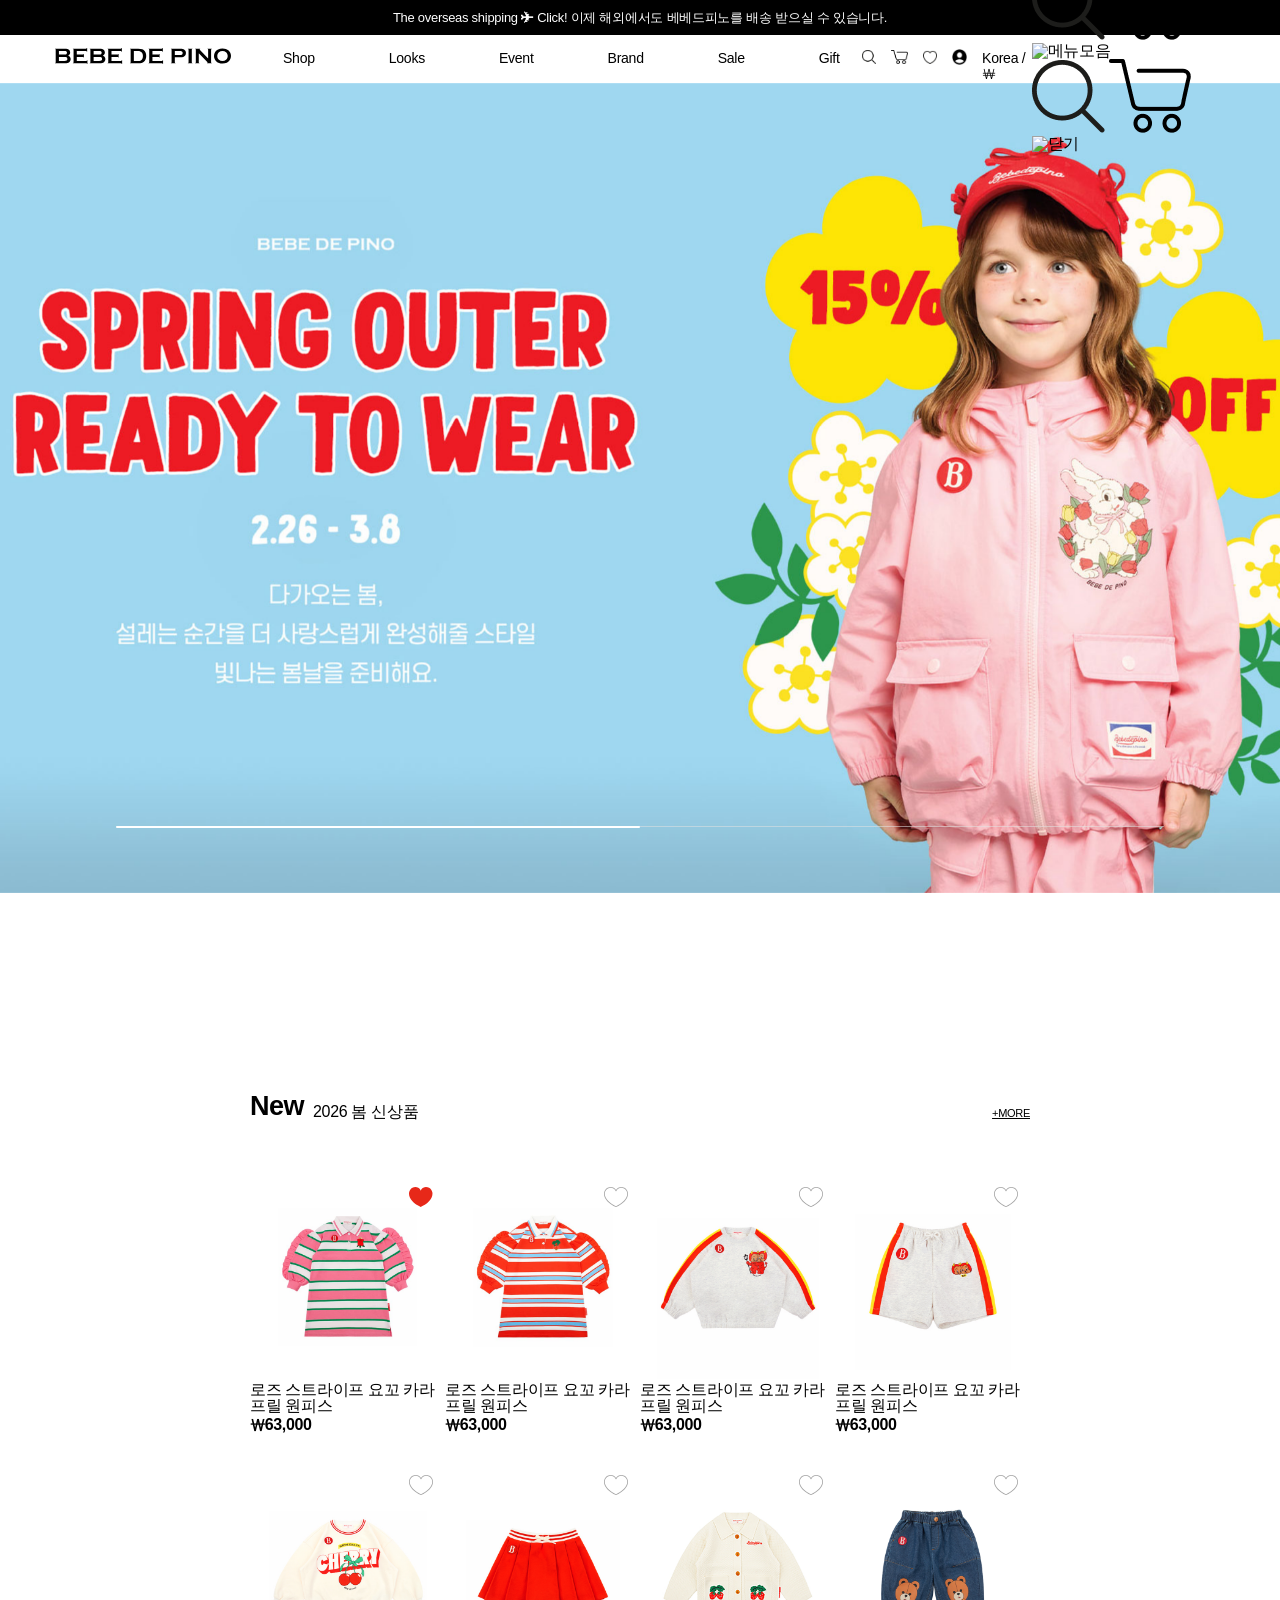
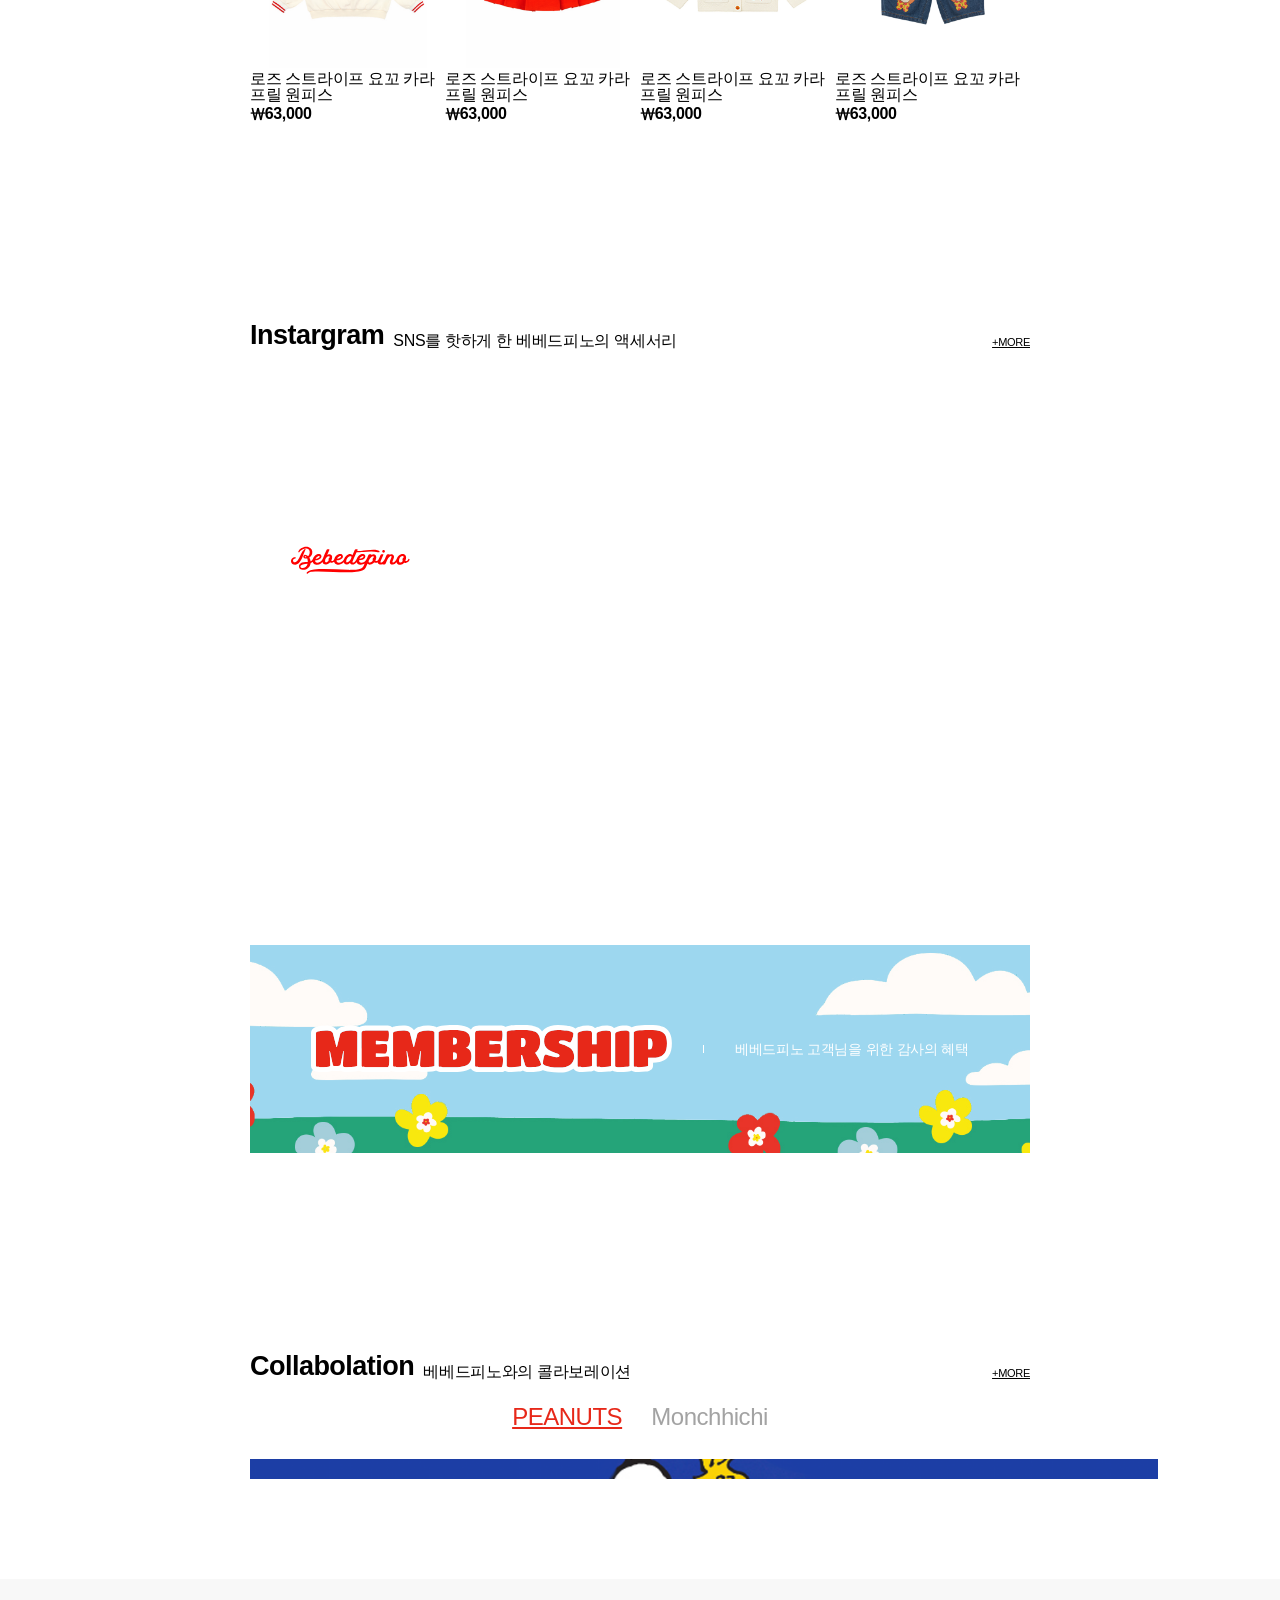
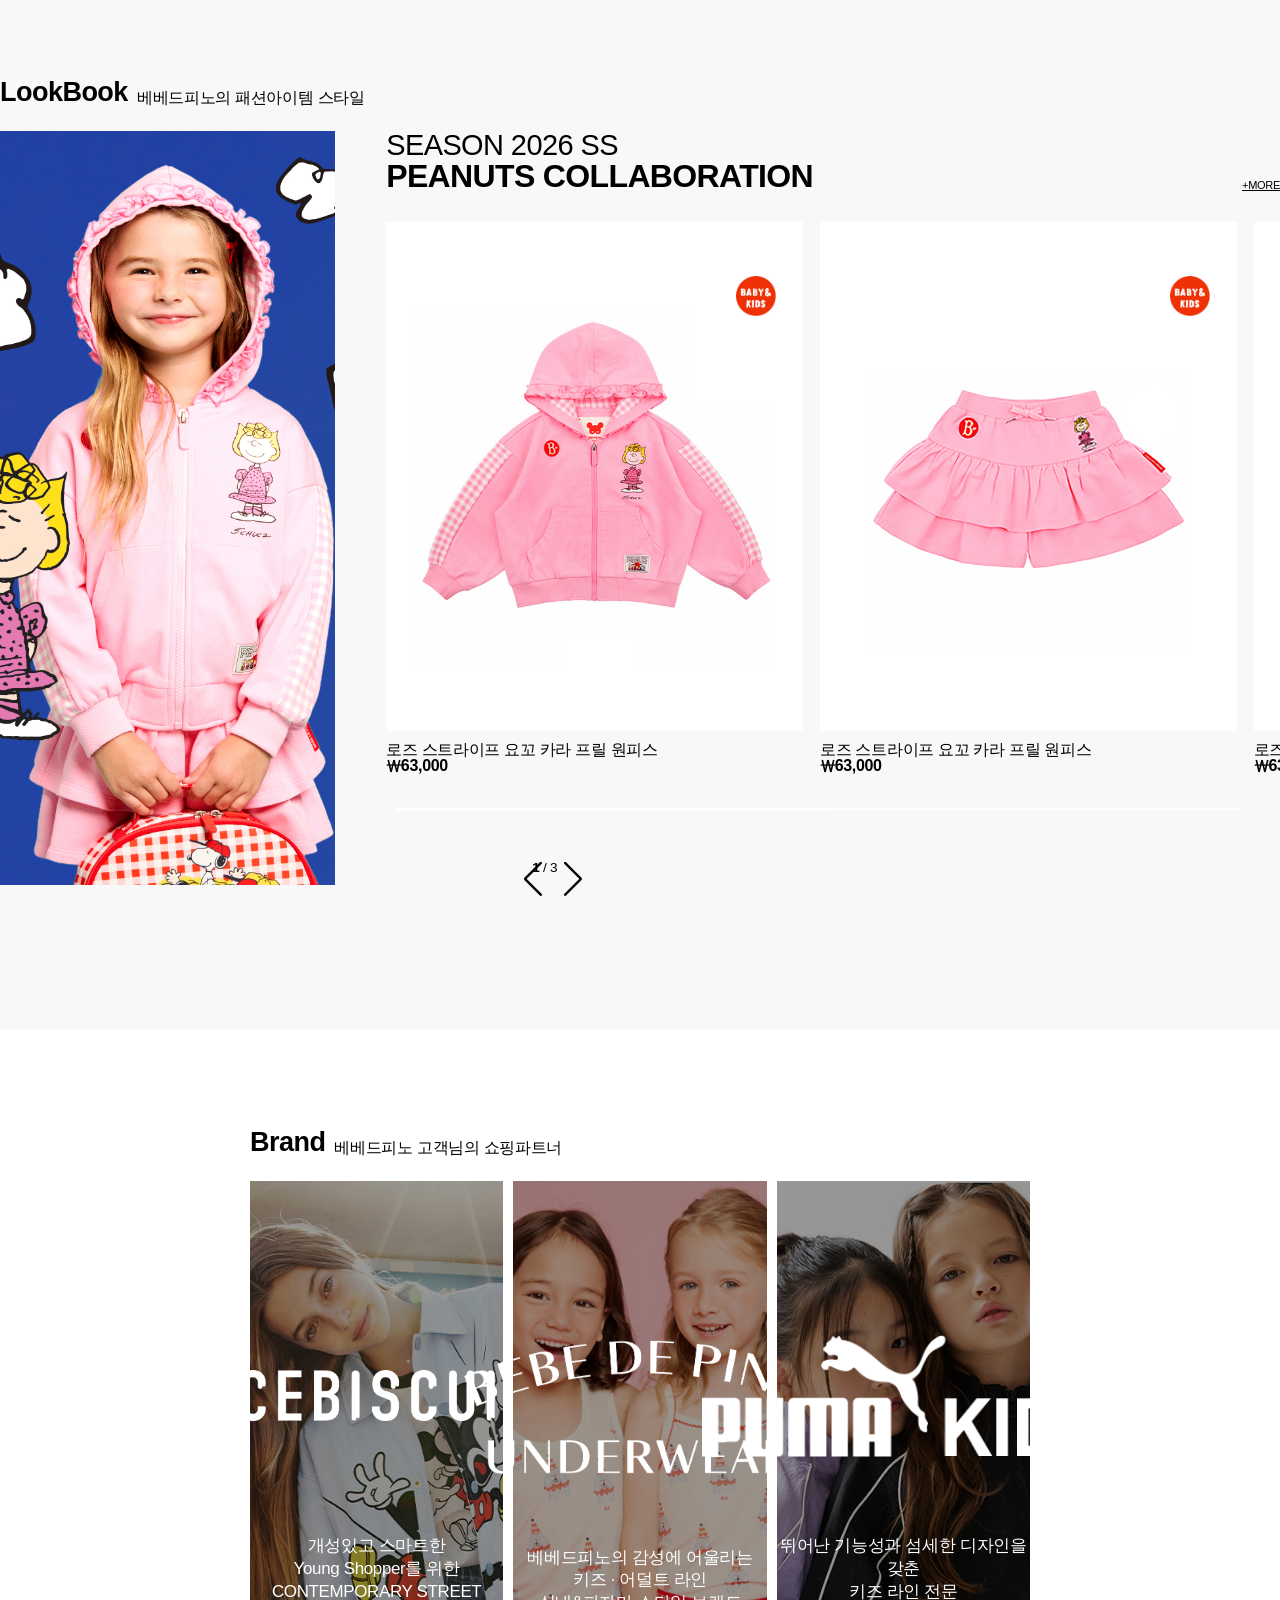
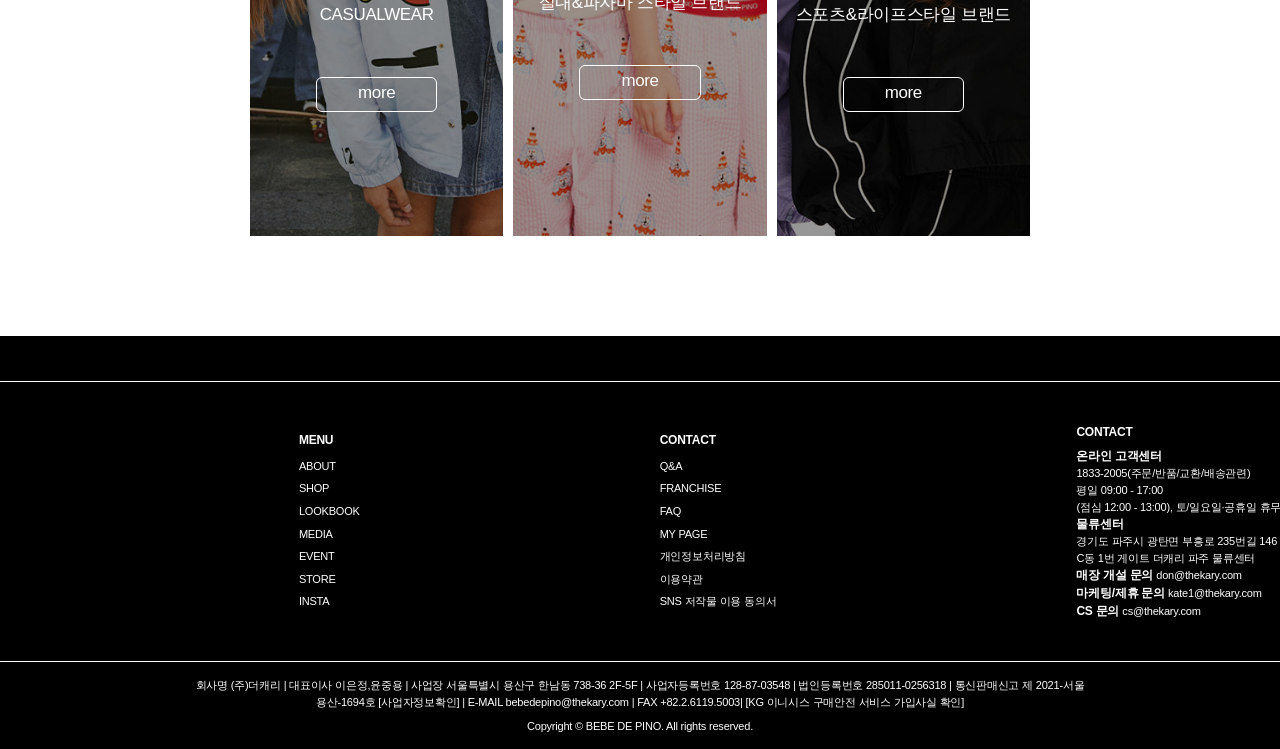
==== commit 42a56f1c: "0421 pm 백업2" ====
--- a/index.html
+++ b/index.html
@@ -6,7 +6,7 @@
     <meta name="keywords" content="아동복, 아기옷, 유아복, 아이들옷, 아이들 유행">
     <link rel="shortcut icon" href="./img/common/logo_r.png" type="image/x-icon">
     <meta name="viewport" content="width=device-width, initial-scale=1.0">
-    <title> (포트폴리오) | BeBe De PINO</title>
+    <title>(포트폴리오) | BeBe De PINO</title>
     <!-- 플러그인, 웹글꼴 연결 -->
     <!-- 개별 사용자 디자인 파일 -->
     <!--swiper 필수 css cdn 연결-->
@@ -100,6 +100,21 @@
                     <a href="#"><img src="./img/common/bnr_profile.png" alt="마이페이지"></a>
                     <a href="#">Korea / ￦</a>
                 </div>
+                <div class="bnr_short">
+                    <a href="#"><img src="./img/common/bnr_search.png" alt="검색"></a>
+                    <a href="#"><img src="./img/common/bnr_cart.png" alt="카트"></a>
+                    <a href="#" id="ham"><img src="./img/common/ham.svg" alt="메뉴모음"></a>
+                    <div class="m_bg">
+                        <div class="m_side_wrap">
+                            <div class="top"><!-- js붙여넣기 위치 -->
+                                <a href="#"><img src="./img/common/bnr_search.png" alt="검색"></a>
+                                <a href="#"><img src="./img/common/bnr_cart.png" alt="카트"></a>
+                                <a href="#" class="close_ham"><img src="./img/common/ham.svg" alt="닫기"></a>
+                            </div>
+                            <div class="m_nav"><!-- js붙여넣기 위치 --></div>
+                        </div>
+                    </div>
+                </div>
             </div>
             <div class="sub_bg"></div><!-- 서브가 나타날때 함께 나타나는 배경 -->
         </header>
@@ -292,186 +307,188 @@
                     </div>
                 </div>
             </div>
-            <div id="lookbook" class="section">
-                <div class="title">
-                    <div class="title_info">
-                        <h1>LookBook</h1>
-                        <p>베베드피노의 패션아이템 스타일</p>
-                    </div>
-                </div>
-                <div class="container">
-                    <div class="swiper bigbdle">
-                        <div class="swiper-wrapper bigwrapper">
-                            <div class="swiper-slide slide1">
-                                <a href="#" class="lbmain"></a>
-                                <div class="right_wrap">
-                                    <div class="slide_title">
-                                        <h2>SEASON 2026 SS<br><em>PEANUTS COLLABORATION</em></h2>
-                                        <a href="#" class="more_btn"><u>+MORE</u></a>
-                                    </div>
-                                    <div class="swiper lb_swiper">
-                                        <div class="swiper-wrapper">
-                                            <div class="swiper-slide slide1">
-                                                <div class="p_img">
-                                                    <a href="#" class="pp_img"><img src="./img/looks/lb01.png" alt="로즈 원피스"></a>
-                                                    <a href="#" class="kidsmark"><img src="./img/looks/kids.png" alt="키즈마크"></a>
-                                                </div>
-                                                <div class="p_info">
-                                                    <p>로즈 스트라이프 요꼬 카라 프릴 원피스</p>
-                                                    <p class="price">₩63,000</p>
+            <div id="lookbook">
+                <div id="lookbook_wrap" class="section">
+                    <div class="title">
+                        <div class="title_info">
+                            <h1>LookBook</h1>
+                            <p>베베드피노의 패션아이템 스타일</p>
+                        </div>
+                    </div>
+                    <div class="container">
+                        <div class="swiper bigbdle">
+                            <div class="swiper-wrapper bigwrapper">
+                                <div class="swiper-slide slide1">
+                                    <a href="#" class="lbmain"></a>
+                                    <div class="right_wrap">
+                                        <div class="slide_title">
+                                            <h2>SEASON 2026 SS<br><em>PEANUTS COLLABORATION</em></h2>
+                                            <a href="#" class="more_btn"><u>+MORE</u></a>
+                                        </div>
+                                        <div class="swiper lb_swiper">
+                                            <div class="swiper-wrapper">
+                                                <div class="swiper-slide slide1">
+                                                    <div class="p_img">
+                                                        <a href="#" class="pp_img"><img src="./img/looks/lb01.png" alt="로즈 원피스"></a>
+                                                        <a href="#" class="kidsmark"><img src="./img/looks/kids.png" alt="키즈마크"></a>
+                                                    </div>
+                                                    <div class="p_info">
+                                                        <p>로즈 스트라이프 요꼬 카라 프릴 원피스</p>
+                                                        <p class="price">₩63,000</p>
+                                                    </div>
+                                                </div>
+                                                <div class="swiper-slide slide2">
+                                                    <div class="p_img">
+                                                        <a href="#" class="pp_img"><img src="./img/looks/lb02.png" alt="로즈 원피스"></a>
+                                                        <a href="#" class="kidsmark"><img src="./img/looks/kids.png" alt="키즈마크"></a>
+                                                    </div>
+                                                    <div class="p_info">
+                                                        <p>로즈 스트라이프 요꼬 카라 프릴 원피스</p>
+                                                        <p class="price">₩63,000</p>
+                                                    </div>
+                                                </div>
+                                                <div class="swiper-slide slide3">
+                                                    <div class="p_img">
+                                                        <a href="#" class="pp_img"><img src="./img/looks/lb03.png" alt="로즈 원피스"></a>
+                                                    </div>
+                                                    <div class="p_info">
+                                                        <p>로즈 스트라이프 요꼬 카라 프릴 원피스</p>
+                                                        <p class="price">₩63,000</p>
+                                                    </div>
+                                                </div>
+                                                <div class="swiper-slide slide4">
+                                                    <div class="p_img">
+                                                        <a href="#" class="pp_img"><img src="./img/looks/lb04.png" alt="로즈 원피스"></a>
+                                                    </div>
+                                                    <div class="p_info">
+                                                        <p>로즈 스트라이프 요꼬 카라 프릴 원피스</p>
+                                                        <p class="price">₩63,000</p>
+                                                    </div>
                                                 </div>
                                             </div>
-                                            <div class="swiper-slide slide2">
-                                                <div class="p_img">
-                                                    <a href="#" class="pp_img"><img src="./img/looks/lb02.png" alt="로즈 원피스"></a>
-                                                    <a href="#" class="kidsmark"><img src="./img/looks/kids.png" alt="키즈마크"></a>
-                                                </div>
-                                                <div class="p_info">
-                                                    <p>로즈 스트라이프 요꼬 카라 프릴 원피스</p>
-                                                    <p class="price">₩63,000</p>
-                                                </div>
+                                            <div class="swiper-scrollbar">
+                                                <div class="swiper-scrollbar-drag"></div>
                                             </div>
-                                            <div class="swiper-slide slide3">
-                                                <div class="p_img">
-                                                    <a href="#" class="pp_img"><img src="./img/looks/lb03.png" alt="로즈 원피스"></a>
-                                                </div>
-                                                <div class="p_info">
-                                                    <p>로즈 스트라이프 요꼬 카라 프릴 원피스</p>
-                                                    <p class="price">₩63,000</p>
-                                                </div>
-                                            </div>
-                                            <div class="swiper-slide slide4">
-                                                <div class="p_img">
-                                                    <a href="#" class="pp_img"><img src="./img/looks/lb04.png" alt="로즈 원피스"></a>
-                                                </div>
-                                                <div class="p_info">
-                                                    <p>로즈 스트라이프 요꼬 카라 프릴 원피스</p>
-                                                    <p class="price">₩63,000</p>
-                                                </div>
-                                            </div>
+                                            <!--  -->
                                         </div>
-                                        <div class="swiper-scrollbar">
-                                            <div class="swiper-scrollbar-drag"></div>
-                                        </div>
-                                        <!--  -->
                                     </div>
                                 </div>
-                            </div>
-                            <div class="swiper-slide slide2">
-                                <a href="#" class="lbmain"></a>
-                                <div class="right_wrap">
-                                    <div class="slide_title">
-                                        <h2>SEASON 2026 SS<br><em>PEANUTS COLLABORATION</em></h2>
-                                        <a href="#" class="more_btn"><u>+MORE</u></a>
-                                    </div>
-                                    <div class="swiper lb_swiper">
-                                        <div class="swiper-wrapper">
-                                            <div class="swiper-slide slide1">
-                                                <div class="p_img">
-                                                    <a href="#" class="pp_img"><img src="./img/looks/lb01.png" alt="로즈 원피스"></a>
-                                                    <a href="#" class="kidsmark"><img src="./img/looks/kids.png" alt="키즈마크"></a>
-                                                </div>
-                                                <div class="p_info">
-                                                    <p>로즈 스트라이프 요꼬 카라 프릴 원피스</p>
-                                                    <p class="price">₩63,000</p>
+                                <div class="swiper-slide slide2">
+                                    <a href="#" class="lbmain"></a>
+                                    <div class="right_wrap">
+                                        <div class="slide_title">
+                                            <h2>SEASON 2026 SS<br><em>PEANUTS COLLABORATION</em></h2>
+                                            <a href="#" class="more_btn"><u>+MORE</u></a>
+                                        </div>
+                                        <div class="swiper lb_swiper">
+                                            <div class="swiper-wrapper">
+                                                <div class="swiper-slide slide1">
+                                                    <div class="p_img">
+                                                        <a href="#" class="pp_img"><img src="./img/looks/lb01.png" alt="로즈 원피스"></a>
+                                                        <a href="#" class="kidsmark"><img src="./img/looks/kids.png" alt="키즈마크"></a>
+                                                    </div>
+                                                    <div class="p_info">
+                                                        <p>로즈 스트라이프 요꼬 카라 프릴 원피스</p>
+                                                        <p class="price">₩63,000</p>
+                                                    </div>
+                                                </div>
+                                                <div class="swiper-slide slide2">
+                                                    <div class="p_img">
+                                                        <a href="#" class="pp_img"><img src="./img/looks/lb02.png" alt="로즈 원피스"></a>
+                                                        <a href="#" class="kidsmark"><img src="./img/looks/kids.png" alt="키즈마크"></a>
+                                                    </div>
+                                                    <div class="p_info">
+                                                        <p>로즈 스트라이프 요꼬 카라 프릴 원피스</p>
+                                                        <p class="price">₩63,000</p>
+                                                    </div>
+                                                </div>
+                                                <div class="swiper-slide slide3">
+                                                    <div class="p_img">
+                                                        <a href="#" class="pp_img"><img src="./img/looks/lb03.png" alt="로즈 원피스"></a>
+                                                    </div>
+                                                    <div class="p_info">
+                                                        <p>로즈 스트라이프 요꼬 카라 프릴 원피스</p>
+                                                        <p class="price">₩63,000</p>
+                                                    </div>
+                                                </div>
+                                                <div class="swiper-slide slide4">
+                                                    <div class="p_img">
+                                                        <a href="#" class="pp_img"><img src="./img/looks/lb04.png" alt="로즈 원피스"></a>
+                                                    </div>
+                                                    <div class="p_info">
+                                                        <p>로즈 스트라이프 요꼬 카라 프릴 원피스</p>
+                                                        <p class="price">₩63,000</p>
+                                                    </div>
                                                 </div>
                                             </div>
-                                            <div class="swiper-slide slide2">
-                                                <div class="p_img">
-                                                    <a href="#" class="pp_img"><img src="./img/looks/lb02.png" alt="로즈 원피스"></a>
-                                                    <a href="#" class="kidsmark"><img src="./img/looks/kids.png" alt="키즈마크"></a>
-                                                </div>
-                                                <div class="p_info">
-                                                    <p>로즈 스트라이프 요꼬 카라 프릴 원피스</p>
-                                                    <p class="price">₩63,000</p>
-                                                </div>
+                                            <div class="swiper-scrollbar">
+                                                <div class="swiper-scrollbar-drag"></div>
                                             </div>
-                                            <div class="swiper-slide slide3">
-                                                <div class="p_img">
-                                                    <a href="#" class="pp_img"><img src="./img/looks/lb03.png" alt="로즈 원피스"></a>
-                                                </div>
-                                                <div class="p_info">
-                                                    <p>로즈 스트라이프 요꼬 카라 프릴 원피스</p>
-                                                    <p class="price">₩63,000</p>
-                                                </div>
-                                            </div>
-                                            <div class="swiper-slide slide4">
-                                                <div class="p_img">
-                                                    <a href="#" class="pp_img"><img src="./img/looks/lb04.png" alt="로즈 원피스"></a>
-                                                </div>
-                                                <div class="p_info">
-                                                    <p>로즈 스트라이프 요꼬 카라 프릴 원피스</p>
-                                                    <p class="price">₩63,000</p>
-                                                </div>
-                                            </div>
+                                            <!--  -->
                                         </div>
-                                        <div class="swiper-scrollbar">
-                                            <div class="swiper-scrollbar-drag"></div>
-                                        </div>
-                                        <!--  -->
                                     </div>
                                 </div>
-                            </div>
-                            <div class="swiper-slide slide3">
-                                <a href="#" class="lbmain"></a>
-                                <div class="right_wrap">
-                                    <div class="slide_title">
-                                        <h2>SEASON 2026 SS<br><em>PEANUTS COLLABORATION</em></h2>
-                                        <a href="#" class="more_btn"><u>+MORE</u></a>
-                                    </div>
-                                    <div class="swiper lb_swiper">
-                                        <div class="swiper-wrapper">
-                                            <div class="swiper-slide slide1">
-                                                <div class="p_img">
-                                                    <a href="#" class="pp_img"><img src="./img/looks/lb01.png" alt="로즈 원피스"></a>
-                                                    <a href="#" class="kidsmark"><img src="./img/looks/kids.png" alt="키즈마크"></a>
-                                                </div>
-                                                <div class="p_info">
-                                                    <p>로즈 스트라이프 요꼬 카라 프릴 원피스</p>
-                                                    <p class="price">₩63,000</p>
+                                <div class="swiper-slide slide3">
+                                    <a href="#" class="lbmain"></a>
+                                    <div class="right_wrap">
+                                        <div class="slide_title">
+                                            <h2>SEASON 2026 SS<br><em>PEANUTS COLLABORATION</em></h2>
+                                            <a href="#" class="more_btn"><u>+MORE</u></a>
+                                        </div>
+                                        <div class="swiper lb_swiper">
+                                            <div class="swiper-wrapper">
+                                                <div class="swiper-slide slide1">
+                                                    <div class="p_img">
+                                                        <a href="#" class="pp_img"><img src="./img/looks/lb01.png" alt="로즈 원피스"></a>
+                                                        <a href="#" class="kidsmark"><img src="./img/looks/kids.png" alt="키즈마크"></a>
+                                                    </div>
+                                                    <div class="p_info">
+                                                        <p>로즈 스트라이프 요꼬 카라 프릴 원피스</p>
+                                                        <p class="price">₩63,000</p>
+                                                    </div>
+                                                </div>
+                                                <div class="swiper-slide slide2">
+                                                    <div class="p_img">
+                                                        <a href="#" class="pp_img"><img src="./img/looks/lb02.png" alt="로즈 원피스"></a>
+                                                        <a href="#" class="kidsmark"><img src="./img/looks/kids.png" alt="키즈마크"></a>
+                                                    </div>
+                                                    <div class="p_info">
+                                                        <p>로즈 스트라이프 요꼬 카라 프릴 원피스</p>
+                                                        <p class="price">₩63,000</p>
+                                                    </div>
+                                                </div>
+                                                <div class="swiper-slide slide3">
+                                                    <div class="p_img">
+                                                        <a href="#" class="pp_img"><img src="./img/looks/lb03.png" alt="로즈 원피스"></a>
+                                                    </div>
+                                                    <div class="p_info">
+                                                        <p>로즈 스트라이프 요꼬 카라 프릴 원피스</p>
+                                                        <p class="price">₩63,000</p>
+                                                    </div>
+                                                </div>
+                                                <div class="swiper-slide slide4">
+                                                    <div class="p_img">
+                                                        <a href="#" class="pp_img"><img src="./img/looks/lb04.png" alt="로즈 원피스"></a>
+                                                    </div>
+                                                    <div class="p_info">
+                                                        <p>로즈 스트라이프 요꼬 카라 프릴 원피스</p>
+                                                        <p class="price">₩63,000</p>
+                                                    </div>
                                                 </div>
                                             </div>
-                                            <div class="swiper-slide slide2">
-                                                <div class="p_img">
-                                                    <a href="#" class="pp_img"><img src="./img/looks/lb02.png" alt="로즈 원피스"></a>
-                                                    <a href="#" class="kidsmark"><img src="./img/looks/kids.png" alt="키즈마크"></a>
-                                                </div>
-                                                <div class="p_info">
-                                                    <p>로즈 스트라이프 요꼬 카라 프릴 원피스</p>
-                                                    <p class="price">₩63,000</p>
-                                                </div>
+                                            <div class="swiper-scrollbar">
+                                                <div class="swiper-scrollbar-drag"></div>
                                             </div>
-                                            <div class="swiper-slide slide3">
-                                                <div class="p_img">
-                                                    <a href="#" class="pp_img"><img src="./img/looks/lb03.png" alt="로즈 원피스"></a>
-                                                </div>
-                                                <div class="p_info">
-                                                    <p>로즈 스트라이프 요꼬 카라 프릴 원피스</p>
-                                                    <p class="price">₩63,000</p>
-                                                </div>
-                                            </div>
-                                            <div class="swiper-slide slide4">
-                                                <div class="p_img">
-                                                    <a href="#" class="pp_img"><img src="./img/looks/lb04.png" alt="로즈 원피스"></a>
-                                                </div>
-                                                <div class="p_info">
-                                                    <p>로즈 스트라이프 요꼬 카라 프릴 원피스</p>
-                                                    <p class="price">₩63,000</p>
-                                                </div>
-                                            </div>
+                                            <!--  -->
                                         </div>
-                                        <div class="swiper-scrollbar">
-                                            <div class="swiper-scrollbar-drag"></div>
-                                        </div>
-                                        <!--  -->
                                     </div>
                                 </div>
                             </div>
-                        </div>
-                        <div class="pnum">
-                            <div class="swiper-button-prev prev"></div>
-                            <div class="swiper-pagination page"></div>
-                            <div class="swiper-button-next next"></div>
+                            <div class="pnum">
+                                <div class="swiper-button-prev prev"></div>
+                                <div class="swiper-pagination page"></div>
+                                <div class="swiper-button-next next"></div>
+                            </div>
                         </div>
                     </div>
                 </div>
--- a/styles/common.css
+++ b/styles/common.css
@@ -151,7 +151,6 @@
 #wrap footer * em {
     font-size: 0.75rem; font-weight:600; line-height: 1.5;
 }
-
 #wrap footer .line_zone {
     display: flex; flex-flow: row nowrap;
     justify-content: center; align-items: center;
--- a/styles/index.css
+++ b/styles/index.css
@@ -33,7 +33,7 @@
 }
 #wrap main {}
 #wrap main .section {}
-#wrap main #new_product {}
+#wrap main #new_product {margin-top: 100px;}
 #wrap main #new_product .title {}
 #wrap main #new_product .title .title_info {}
 #wrap main #new_product .title .title_info h1 {}
@@ -84,11 +84,12 @@
 #wrap main #insta .container {
     display: flex; flex-flow: row nowrap;
     justify-content: space-between;
+    gap:26px;
 }
 #wrap main #insta .container .red_logo {
+    width: calc(100% - 500px);
     display: flex;
     justify-content: center; align-items: center;
-    width: 560px;
 }
 #wrap main #insta .container .red_logo img {width:70%;}
 #wrap main #insta .container .instazone {
@@ -99,13 +100,15 @@
 #wrap main #insta .container .instazone .insta_2 {}
 #wrap main #insta .container .instazone .insta_right {
     display: flex; flex-flow: row nowrap; gap: 10px;
+    aspect-ratio: 845 / 275; /* 원본 비율 유지 */
 }
 #wrap main #insta .container .instazone .insta_right a {
-    position: relative;
-    width: 275px; height: 275px;
+    width: 100%;
+    display: block;
+    position: relative;
 }
 #wrap main #insta .container .instazone .insta_right a:hover {
-    border: #E72819 solid 4px;
+    border: #E72819 solid 3px;
     transition: all 0.1s;
 }
 #wrap main #insta .container .instazone .insta_right a:hover .ins_hum {
@@ -129,7 +132,7 @@
     background-position: center;
     gap:31px;
 }
-#wrap main #members_bnr a img {width:100%; height: 48px;}
+#wrap main #members_bnr a img {width:max-content; height: 48px;}
 #wrap main #members_bnr a .m_line {
     background-color: #fff;
     width:1px; height: 8px;}
@@ -154,7 +157,7 @@
     margin-right: 25px;
 }
 #wrap main #collabo .container .tab_title .p_btn.active {
-    color: #E72819; text-decoration:underline;;
+    color: #E72819; text-decoration:underline;
 }
 #wrap main #collabo .container .tab_title .m_btn {
     margin-right: 0px;
@@ -163,7 +166,6 @@
     width: 100%;
 }
 #wrap main #collabo .container .tab_contents .contents {
-    width: 100%;
     display: flex;  flex-flow: row nowrap;
     justify-content: space-between; gap:10px;
 }
@@ -173,26 +175,27 @@
     background-size: cover;
     background-position: center;
 }
-#wrap main #collabo .container .tab_contents .peanuts .collabo_mainlink {
-    width: 100%;
+#wrap main #collabo .container .tab_contents .peanuts .collabo_mainlink {}
+#wrap main #collabo .container .tab_contents .peanuts .collabo_mainlink a {
+    flex: 1; /* 너비를 남은 공간에 맞게 */
+    display: block;
+    width: 908px; height: 100%;
     background-image: url(../img/colla_01.png);
     background-size: cover;
     background-position: center;
 }
-#wrap main #collabo .container .tab_contents .peanuts .collabo_mainlink a {
-    display: block;
-    width: 908px; height: 760px;
-}
 #wrap main #collabo .container .tab_contents .peanuts .card_imgs {
-    width: 100%;
     display: flex; flex-flow: column nowrap;
     justify-content: space-between;
     gap:10px;
+    width: 502px;
 }
 #wrap main #collabo .container .tab_contents .peanuts .card_imgs a {
     display: block;
-    max-width:502px; height: 100%;
-    background-size:cover;
+    width: 100%;
+    aspect-ratio: 502 / 247; /* 760 ÷ 3장 높이 기준 */
+    background-size: cover;
+    background-position: center;
 }
 #wrap main #collabo .container .tab_contents .peanuts .card_imgs .p_keyring {
     background-image: url(../img/colla_03.jpg);
@@ -205,111 +208,116 @@
 }
 #wrap main #lookbook {
     background-color: #F8F8F8;
-}
-#wrap main #lookbook .title {}
-#wrap main #lookbook .title .title_info {}
-#wrap main #lookbook .title .title_info h1 {}
-#wrap main #lookbook .title .title_info p {}
-#wrap main #lookbook .container {}
-#wrap main #lookbook .container .bigbdle {}
-#wrap main #lookbook .container .bigbdle .pnum {
+    width: 100%;
+}
+#wrap main #lookbook #lookbook_wrap {
+    padding: 100px 0;
+}
+#wrap main #lookbook #lookbook_wrap .title {}
+#wrap main #lookbook #lookbook_wrap .title .title_info {}
+#wrap main #lookbook #lookbook_wrap .title .title_info h1 {}
+#wrap main #lookbook #lookbook_wrap .title .title_info p {}
+#wrap main #lookbook #lookbook_wrap .container {}
+#wrap main #lookbook #lookbook_wrap .container .bigbdle {
+    width: 100%;
+}
+#wrap main #lookbook #lookbook_wrap .container .bigbdle .pnum {
     position: relative; bottom: 50px; left: 40%;
 }
-#wrap main #lookbook .container .bigbdle .pnum .page {
+#wrap main #lookbook #lookbook_wrap .container .bigbdle .pnum .page {
     width: max-content; left:20.3px; bottom: 5px;
     font-size: 0.85rem;
 }
-#wrap main #lookbook .container .bigbdle .pnum .page .swiper-pagination-current {
+#wrap main #lookbook #lookbook_wrap .container .bigbdle .pnum .page .swiper-pagination-current {
     font-weight: 600;
 }
-#wrap main #lookbook .container .bigbdle .pnum .next,
-#wrap main #lookbook .container .bigbdle .pnum .prev {
+#wrap main #lookbook #lookbook_wrap .container .bigbdle .pnum .next,
+#wrap main #lookbook #lookbook_wrap .container .bigbdle .pnum .prev {
     width: max-content; height: max-content;
     color: #000;
     transform: scale(0.8);
 }
-#wrap main #lookbook .container .bigbdle .pnum .next {
+#wrap main #lookbook #lookbook_wrap .container .bigbdle .pnum .next {
     left: 50px;
 }
-#wrap main #lookbook .container .bigbdle .pnum .prev {}
-#wrap main #lookbook .container .bigbdle .bigwrapper {
+#wrap main #lookbook #lookbook_wrap .container .bigbdle .pnum .prev {}
+#wrap main #lookbook #lookbook_wrap .container .bigbdle .bigwrapper {
+    width: 100%;
     position: relative;
     margin-bottom: 44px;
 }
-#wrap main #lookbook .container .bigbdle .bigwrapper .slide1 {}
-#wrap main #lookbook .container .bigbdle .bigwrapper .slide2 {}
-#wrap main #lookbook .container .bigbdle .bigwrapper .slide3 {}
-#wrap main #lookbook .container .bigbdle .bigwrapper .swiper-slide {
-    margin: 0 auto;
-    width: 100%;
+#wrap main #lookbook #lookbook_wrap .container .bigbdle .bigwrapper .slide1 {}
+#wrap main #lookbook #lookbook_wrap .container .bigbdle .bigwrapper .slide2 {}
+#wrap main #lookbook #lookbook_wrap .container .bigbdle .bigwrapper .slide3 {}
+#wrap main #lookbook #lookbook_wrap .container .bigbdle .bigwrapper .swiper-slide {
     display: flex; flex-flow: row nowrap; gap:51px;
     justify-content: center;
 }
-#wrap main #lookbook .container .bigbdle .bigwrapper .swiper-slide .lbmain {
+#wrap main #lookbook #lookbook_wrap .container .bigbdle .bigwrapper .swiper-slide .lbmain {
     display: block;
-    width: 523px; height: 754px;
+    width: calc(100% - 800px); height: 754px;
+    aspect-ratio: 523 / 754; /* 원본 비율 유지 */
     background-image: url(../img/looks/look_main.jpg);
     background-position: center;
     background-size: cover;
 }
-#wrap main #lookbook .container .bigbdle .bigwrapper .swiper-slide .right_wrap {
-    width: 846px;
-}
-#wrap main #lookbook .container .bigbdle .bigwrapper .swiper-slide .right_wrap .slide_title {
+#wrap main #lookbook #lookbook_wrap .container .bigbdle .bigwrapper .swiper-slide .right_wrap {
+    width: 100%;
+}
+#wrap main #lookbook #lookbook_wrap .container .bigbdle .bigwrapper .swiper-slide .right_wrap .slide_title {
     width: 100%;
     display: flex; flex-flow: row nowrap;
     justify-content: space-between; align-items: end;
     margin-bottom: 30px;
 }
-#wrap main #lookbook .container .bigbdle .bigwrapper .swiper-slide .right_wrap .slide_title h2 {
+#wrap main #lookbook #lookbook_wrap .container .bigbdle .bigwrapper .swiper-slide .right_wrap .slide_title h2 {
     font-size: 1.81rem; font-weight: 300;
 }
-#wrap main #lookbook .container .bigbdle .bigwrapper .swiper-slide .right_wrap .slide_title h2 em {
+#wrap main #lookbook #lookbook_wrap .container .bigbdle .bigwrapper .swiper-slide .right_wrap .slide_title h2 em {
     font-size: 2.0rem; font-weight:600;
 }
-#wrap main #lookbook .container .bigbdle .bigwrapper .swiper-slide .right_wrap  .slide_title .more_btn {}
-#wrap main #lookbook .container .bigbdle .bigwrapper .swiper-slide .right_wrap  .slide_title .more_btn u {}
-#wrap main #lookbook .container .bigbdle .bigwrapper .swiper-slide .right_wrap .lb_swiper {}
-#wrap main #lookbook .container .bigbdle .bigwrapper .swiper-slide .right_wrap .lb_swiper .swiper-wrapper {
-    height: 583px;
-}
-#wrap main #lookbook .container .bigbdle .bigwrapper .swiper-slide .right_wrap .lb_swiper .swiper-wrapper .swiper-slide {
+#wrap main #lookbook #lookbook_wrap .container .bigbdle .bigwrapper .swiper-slide .right_wrap  .slide_title .more_btn {}
+#wrap main #lookbook #lookbook_wrap .container .bigbdle .bigwrapper .swiper-slide .right_wrap  .slide_title .more_btn u {}
+#wrap main #lookbook #lookbook_wrap .container .bigbdle .bigwrapper .swiper-slide .right_wrap .lb_swiper {}
+#wrap main #lookbook #lookbook_wrap .container .bigbdle .bigwrapper .swiper-slide .right_wrap .lb_swiper .swiper-wrapper {
+    width: 371px;
+}
+#wrap main #lookbook #lookbook_wrap .container .bigbdle .bigwrapper .swiper-slide .right_wrap .lb_swiper .swiper-wrapper .swiper-slide {
     width: 100%;
     display: flex; flex-flow: column nowrap; gap: 8px;
 }
-#wrap main #lookbook .container .bigbdle .bigwrapper .swiper-slide .right_wrap .lb_swiper .swiper-wrapper .swiper-slide .p_img {
-}
-#wrap main #lookbook .container .bigbdle .bigwrapper .swiper-slide .right_wrap .lb_swiper .swiper-wrapper .swiper-slide .p_img .pp_img {
-    position: relative;
-}
-#wrap main #lookbook .container .bigbdle .bigwrapper .swiper-slide .right_wrap .lb_swiper .swiper-wrapper .swiper-slide .p_img .pp_img img {width: 100%;}
-#wrap main #lookbook .container .bigbdle .bigwrapper .swiper-slide .right_wrap .lb_swiper .swiper-wrapper .swiper-slide .p_img .kidsmark {
+#wrap main #lookbook #lookbook_wrap .container .bigbdle .bigwrapper .swiper-slide .right_wrap .lb_swiper .swiper-wrapper .swiper-slide .p_img {}
+#wrap main #lookbook #lookbook_wrap .container .bigbdle .bigwrapper .swiper-slide .right_wrap .lb_swiper .swiper-wrapper .swiper-slide .p_img .pp_img {
+    position: relative;
+}
+#wrap main #lookbook #lookbook_wrap .container .bigbdle .bigwrapper .swiper-slide .right_wrap .lb_swiper .swiper-wrapper .swiper-slide .p_img .pp_img img {width: 100%;}
+#wrap main #lookbook #lookbook_wrap .container .bigbdle .bigwrapper .swiper-slide .right_wrap .lb_swiper .swiper-wrapper .swiper-slide .p_img .kidsmark {
     position: absolute; z-index: 999;
     top: 54px; right: 27px;
     width: 40px; height: 40px;
 }
-#wrap main #lookbook .container .bigbdle .bigwrapper .swiper-slide .right_wrap .lb_swiper .swiper-wrapper .swiper-slide .p_img .kidsmark img {width: 100%;}
-#wrap main #lookbook .container .bigbdle .bigwrapper .swiper-slide .right_wrap .lb_swiper .swiper-wrapper .swiper-slide .p_info {
+#wrap main #lookbook #lookbook_wrap .container .bigbdle .bigwrapper .swiper-slide .right_wrap .lb_swiper .swiper-wrapper .swiper-slide .p_img .kidsmark img {width: 100%;}
+#wrap main #lookbook #lookbook_wrap .container .bigbdle .bigwrapper .swiper-slide .right_wrap .lb_swiper .swiper-wrapper .swiper-slide .p_info {
     margin-bottom: 40px;
 }
-#wrap main #lookbook .container .bigbdle .bigwrapper .swiper-slide .right_wrap .lb_swiper .swiper-wrapper .swiper-slide .p_info p {
+#wrap main #lookbook #lookbook_wrap .container .bigbdle .bigwrapper .swiper-slide .right_wrap .lb_swiper .swiper-wrapper .swiper-slide .p_info p {
     font-weight: 300;
 }
-#wrap main #lookbook .container .bigbdle .bigwrapper .swiper-slide .right_wrap .lb_swiper .swiper-wrapper .swiper-slide .p_info .price {
+#wrap main #lookbook #lookbook_wrap .container .bigbdle .bigwrapper .swiper-slide .right_wrap .lb_swiper .swiper-wrapper .swiper-slide .p_info .price {
     font-weight: 600;
 }
-#wrap main #lookbook .container .bigbdle .bigwrapper .swiper-slide .right_wrap .lb_swiper .swiper-scrollbar {
+#wrap main #lookbook #lookbook_wrap .container .bigbdle .bigwrapper .swiper-slide .right_wrap .lb_swiper .swiper-scrollbar {
     background-color: rgb(252, 252, 252);
     width: 846px; height: 2px;
 }
-#wrap main #lookbook .container .bigbdle .bigwrapper .swiper-slide .right_wrap .lb_swiper .swiper-scrollbar .swiper-scrollbar-drag {
+#wrap main #lookbook #lookbook_wrap .container .bigbdle .bigwrapper .swiper-slide .right_wrap .lb_swiper .swiper-scrollbar .swiper-scrollbar-drag {
     background-color: #fff;
     width: 335px; height: 3px;
 }
-#wrap main #lookbook .container .bigbdle .bigwrapper .swiper-slide .right_wrap .lb_swiper .swiper-wrapper .slide1 {}
-#wrap main #lookbook .container .bigbdle .bigwrapper .swiper-slide .right_wrap .lb_swiper .swiper-wrapper .slide2 {}
-#wrap main #lookbook .container .bigbdle .bigwrapper .swiper-slide .right_wrap .lb_swiper .swiper-wrapper .slide3 {}
-#wrap main #lookbook .container .bigbdle .bigwrapper .swiper-slide .right_wrap .lb_swiper .swiper-wrapper .slide4 {}
+#wrap main #lookbook #lookbook_wrap .container .bigbdle .bigwrapper .swiper-slide .right_wrap .lb_swiper .swiper-wrapper .slide1 {}
+#wrap main #lookbook #lookbook_wrap .container .bigbdle .bigwrapper .swiper-slide .right_wrap .lb_swiper .swiper-wrapper .slide2 {}
+#wrap main #lookbook #lookbook_wrap .container .bigbdle .bigwrapper .swiper-slide .right_wrap .lb_swiper .swiper-wrapper .slide3 {}
+#wrap main #lookbook #lookbook_wrap .container .bigbdle .bigwrapper .swiper-slide .right_wrap .lb_swiper .swiper-wrapper .slide4 {}
 #wrap main #brand {}
 #wrap main #brand .title {}
 #wrap main #brand .title .title_info {}
@@ -318,10 +326,11 @@
 #wrap main #brand .container {}
 #wrap main #brand .container .swiper {
     position: relative;
+    width: 100%;
 }
 #wrap main #brand .container .swiper .swiper-wrapper {}
 #wrap main #brand .container .swiper .swiper-wrapper .swiper-slide {
-    width: max-content; height: 655px;
+    width: 100%; height: 655px;
     background-position: center;
     background-size: cover;
     display: flex;  flex-flow: column nowrap;
@@ -336,7 +345,7 @@
     flex-flow: column nowrap; justify-content: center; align-items: center;
 }
 #wrap main #brand .container .swiper .swiper-wrapper .swiper-slide .slide_blk .b_logo {
-    height: 179px;
+    width:max-content; height: 179px;
     display: flex;  justify-content: center; align-items: center;
 }
 #wrap main #brand .container .swiper .swiper-wrapper .swiper-slide .slide_blk .b_logo img {width:100%;}
@@ -361,7 +370,6 @@
 #wrap main #brand .container .swiper .swiper-wrapper .slide3 .slide_blk .b_logo {width: 402px;}
 #wrap main #brand .container .swiper .swiper-wrapper .slide2 {
     background-image:url(../img/brand/brand_02.png);
-
 }
 #wrap main #brand .container .swiper .swiper-wrapper .slide3 {
     background-image:url(../img/brand/brand_03.png);
--- a/styles/responsive.css
+++ b/styles/responsive.css
@@ -6,12 +6,13 @@
 
 /* -------------------------------------------------~헤더 */
     #wrap header .sub_bg {
-    height: 440px;
+    height: 440px; right: 0;
     }
     #wrap header .top_bnr .bnr_left {
     gap:10px;
     }
     #wrap header .top_bnr .bnr_left .nav {
+    display: none;
     font-size: 0.63rem; gap: 10px;
     }
     #wrap header .top_bnr .bnr_left .nav li a {
@@ -20,14 +21,19 @@
     #wrap header .top_bnr .bnr_left h1 {
     width: 111px; height: 14px;
     }
-    #wrap header .top_bnr .bnr_right a {
-    font-size: 0.63rem;
-    }
-    #wrap header .top_bnr .bnr_right a:nth-child(1) {width: 12px; height: 12px;}
-    #wrap header .top_bnr .bnr_right a:nth-child(2) {width: 13px; height: 11px;}
-    #wrap header .top_bnr .bnr_right a:nth-child(3) {width: 14px; height: 14px;}
-    #wrap header .top_bnr .bnr_right a:nth-child(4) {width: 12px; height: 12px;}
-    #wrap header .top_bnr .bnr_right a:nth-child(5) {line-height: 1.8;}
+    #wrap header .top_bnr .bnr_right {
+    display: none;
+}
+    #wrap header .top_bnr .bnr_short {
+    display: flex; align-items: center;
+    }
+    #wrap header .top_bnr .bnr_short a {
+        font-size: 1.15rem;
+        height: 12px;
+    }
+    #wrap header .top_bnr .bnr_short #ham {line-height:0.7;}
+    #wrap header .top_bnr .bnr_short a:nth-child(1) {width: 12px;}
+    #wrap header .top_bnr .bnr_short a:nth-child(2) {width: 12px;}
     #wrap header .top_bnr .bnr_left .nav li .lnb_depth li .lnb_depth_2 li a {
     font-size: 0.63rem;
     }
@@ -45,15 +51,15 @@
         height: 900px;
     }
     #wrap main #hero_bnr .heroswiper .swiper-wrapper .slide1 {
-        background-image: url(../img/herobnr-t.jpg);
+        background-image: url(../img/herobnr-t_re.jpg);
     }
     #wrap main #hero_bnr .heroswiper .swiper-wrapper .slide2 {
-        background-image: url(../img/herobnr-t.jpg);
+        background-image: url(../img/herobnr-t_re.jpg);
     }
 
 /* -------------------------------------------------메인~섹션별 */
     #wrap main .section {
-        padding: 100px 80px;
+        width: 100%;
     }
     #wrap main .section .title .title_info h1 {
         font-size: 1.31rem;
@@ -79,61 +85,89 @@
         display:none;
 }
 /* -------------------------------------------------3.member */
-    #wrap main #members_bnr {
-        padding: 50px 80px;
-    }
-    #wrap main #members_bnr a {
-        height: 208px;
-    }
-    #wrap main #members_bnr a img {width: max-content; height: 45px;}
-
-    #wrap main #members_bnr a p {
-        font-size: 0.94rem;
-    }
+
+#wrap main #members_bnr {
+    padding: 50px 80px;
+}
+#wrap main #members_bnr a {
+    height: 208px;
+}
+#wrap main #members_bnr a img {width: max-content; height: 45px;}
+
+#wrap main #members_bnr a p {
+    font-size: 0.94rem;
+}
 /* -------------------------------------------------3.collabo */
     #wrap main #collabo .container .tab_title a {
         font-size: 0.94rem; 
-    }
-    #wrap main #collabo .container .tab_contents .peanuts .collabo_mainlink {
+    }    #wrap main #collabo .container .tab_contents .contents {
+        flex-flow: column nowrap; gap:5px;
+    }
+    #wrap main #collabo .container .tab_contents .peanuts .card_imgs {
+        width: 100%;
+        display: flex; flex-flow: row nowrap;
+        justify-content: space-between;
+        gap:5px;
+    }
+    #wrap main #collabo .container .tab_contents .peanuts .collabo_mainlink a {
         background-image: url(../img/colla_01_t.png);
+        width: 100%;
+        aspect-ratio: 908 / 760; /* 비율 유지, width만 조정 */
     }
     #wrap main #collabo .container .tab_contents .peanuts .card_imgs .p_keyring {
-        background-image: url(../img/colla_03_t.png);
+        background-image: url(../img/colla_03_m.jpg);
     }
     #wrap main #collabo .container .tab_contents .peanuts .card_imgs .p_cp {
-        background-image: url(../img/colla_02_t.png);
+        background-image: url(../img/colla_02_m.jpg);
     }
     #wrap main #collabo .container .tab_contents .peanuts .card_imgs .p_show {
-        background-image: url(../img/colla_04_t.png);
-    }
-    #wrap main #collabo .container .tab_contents .peanuts .collabo_mainlink a {
-        width: 557px; height: 460px;
+        background-image: url(../img/colla_04_m.png);
+    }
+    #wrap main #collabo .container .tab_contents .peanuts .card_imgs {
+        width: 100%;
     }
     #wrap main #collabo .container .tab_contents .peanuts .card_imgs a {
-        max-width:297px;
-    }
+        aspect-ratio: 120 / 223;
+}
 /* -------------------------------------------------4.lookbook */
-    #wrap main #lookbook .container .bigbdle .bigwrapper .swiper-slide {
+    #wrap main #lookbook #lookbook_wrap {
+        padding: 0 60px;
+        padding-bottom: 50px;
+    }
+    #wrap main #lookbook #lookbook_wrap .title {
+        padding-top: 50px;
+    }
+    #wrap main #lookbook #lookbook_wrap .container .bigbdle .bigwrapper .swiper-slide {
         flex-flow: column nowrap; gap:20px;
         justify-content: center;
     }
-    #wrap main #lookbook .container .bigbdle .bigwrapper .swiper-slide .lbmain {
+    #wrap main #lookbook #lookbook_wrap .container .bigbdle .bigwrapper .swiper-slide .lbmain {
         width: 864px; height: 754px;
         background-image: url(../img/looks/look_main_t.jpg);
     }
-    #wrap main #lookbook .container .bigbdle .bigwrapper .swiper-slide .right_wrap .slide_title h2 {
+    #wrap main #lookbook #lookbook_wrap .container .bigbdle .bigwrapper .swiper-slide .right_wrap .slide_title h2 {
         font-size: 1.38rem;
     }
-    #wrap main #lookbook .container .bigbdle .bigwrapper .swiper-slide .right_wrap .slide_title h2 em {
+    #wrap main #lookbook #lookbook_wrap .container .bigbdle .bigwrapper .swiper-slide .right_wrap .slide_title h2 em {
         font-size: 1.56rem;
     }
-    #wrap main #lookbook .container .bigbdle .bigwrapper .swiper-slide .right_wrap .slide_title {
+    #wrap main #lookbook #lookbook_wrap .container .bigbdle .bigwrapper .swiper-slide .right_wrap .slide_title {
         width: 100%;
         margin-bottom: 20px;
     }
-    #wrap main #lookbook .container .bigbdle .pnum {
+    #wrap main #lookbook #lookbook_wrap .container .bigbdle .pnum {
         left: 45%; bottom:0;
     }
+    #wrap main #lookbook #lookbook_wrap .container .bigbdle .bigwrapper .swiper-slide .right_wrap .lb_swiper .swiper-wrapper .swiper-slide .p_info p {
+    font-size: 0.69rem;
+}
+    #wrap main #lookbook #lookbook_wrap .container .bigbdle .bigwrapper .swiper-slide .right_wrap .lb_swiper .swiper-wrapper .swiper-slide .p_info .price {
+    font-size: 0.81rem;
+}
+    #wrap main #lookbook #lookbook_wrap .container .bigbdle .bigwrapper .swiper-slide .right_wrap .lb_swiper .swiper-wrapper .swiper-slide .p_img .kidsmark {
+    top: 12%; right: 7%;
+    width: 40px; height: 40px;
+}
 
 /* -------------------------------------------------5.brand */
     #wrap main #brand .container .swiper .swiper-scrollbar {
@@ -164,5 +198,229 @@
     #wrap footer .line_zone {
         gap:60px;
     }
-}
-@media screen and (max-width:401px) {}
+    #wrap footer address {
+        width: 650px;
+    }
+}
+
+@media screen and (max-width:750px) {
+/* -------------------------------------------------띠배너 */
+    .tie_bnr {
+    display: none;
+    }
+
+/* -------------------------------------------------~헤더 */
+    #wrap header .sub_bg {
+    width: 440px; height: 100%;
+    }
+    #wrap header .top_bnr {
+        padding: 0 15px;
+    }
+    #wrap header .top_bnr .bnr_left .nav {
+    font-size: 0.63rem; gap: 10px;
+    }
+    #wrap header .top_bnr .bnr_left .nav li a {
+    font-size: 0.63rem; 
+    }
+    #wrap header .top_bnr .bnr_left h1 {
+    width: 111px; height: 14px;
+    }
+    #wrap header .top_bnr .bnr_short a:nth-child(1) {line-height: 1.1;}
+/* -------------------------------------------------히어로배너 */
+    #wrap main #hero_bnr .heroswiper .swiper-scrollbar {
+        width: 304px;
+    }
+    #wrap main #hero_bnr .heroswiper .swiper-scrollbar .swiper-scrollbar-drag {
+        width: 97px;
+    }
+    #wrap main #hero_bnr .heroswiper .swiper-wrapper .swiper-slide {
+        width: 100%;
+        height: 835px;
+    }
+    #wrap main #hero_bnr .heroswiper .swiper-wrapper .slide1 {
+        background-image: url(../img/herobnr-m2-2.jpg);
+    }
+    #wrap main #hero_bnr .heroswiper .swiper-wrapper .slide2 {
+        background-image: url(../img/herobnr-m2-2.jpg);
+    }
+
+/* -------------------------------------------------메인~섹션별 */
+    #wrap main .section {
+        width: 100%;
+        margin-bottom: 50px;
+    }
+    #wrap main .section .title .title_info h1 {
+        font-size: 0.94rem;
+    }
+    #wrap main .section .title .title_info p {
+        font-size: 0.5rem;
+    }
+    
+/* -------------------------------------------------1.new */
+    #wrap main #new_product .container .product_list {
+        flex-flow: row wrap;
+        gap:10px;
+    }
+    #wrap main #new_product .container .product_new_2 {
+        display: none;
+    }
+    #wrap main #new_product .container .product_list li {
+        min-width: 181px;
+    }
+    #wrap main #new_product .container .product_list li .p_info p {
+        font-size: 0.69rem;
+    }
+    #wrap main #new_product .container .product_list li .p_info .price {
+        font-size: 0.81rem;
+    }
+/* -------------------------------------------------2.insta */
+    #wrap main #insta .container .red_logo {
+        display:none;
+    }
+/* -------------------------------------------------3.member */
+    #wrap main #members_bnr {
+        padding: 50px 0;
+    }
+    #wrap main #members_bnr a {
+        width: 100%; height: 61px;
+        background-image: url(../img/member.png);
+        background-size: cover;
+        background-position: center;
+        gap:16px;
+    }
+    #wrap main #members_bnr a img {width: max-content; height: 21px;}
+
+    #wrap main #members_bnr a p {
+        font-size: 0.5rem;
+    }
+/* -------------------------------------------------3.collabo */
+    #wrap main #collabo .container .tab_title {
+        margin-bottom: 15px;
+    }
+    #wrap main #collabo .container .tab_title a {
+        font-size: 0.69rem; 
+    }
+    #wrap main #collabo .container .tab_contents .contents {
+        flex-flow: column nowrap; gap:5px;
+    }
+    #wrap main #collabo .container .tab_contents .peanuts .card_imgs {
+        width: 100%;
+        display: flex; flex-flow: row nowrap;
+        justify-content: space-between;
+        gap:5px;
+    }
+    #wrap main #collabo .container .tab_contents .peanuts .collabo_mainlink a {
+        background-image: url(../img/colla_01_t.png);
+        width: 100%;
+        aspect-ratio: 908 / 760; /* 비율 유지, width만 조정 */
+    }
+    #wrap main #collabo .container .tab_contents .peanuts .card_imgs .p_keyring {
+        background-image: url(../img/colla_03_m.jpg);
+    }
+    #wrap main #collabo .container .tab_contents .peanuts .card_imgs .p_cp {
+        background-image: url(../img/colla_02_m.jpg);
+    }
+    #wrap main #collabo .container .tab_contents .peanuts .card_imgs .p_show {
+        background-image: url(../img/colla_04_m.png);
+    }
+    #wrap main #collabo .container .tab_contents .peanuts .card_imgs {
+        width: 100%;
+    }
+    #wrap main #collabo .container .tab_contents .peanuts .card_imgs a {
+        aspect-ratio: 120 / 223;
+}
+/* -------------------------------------------------4.lookbook */
+
+    #wrap main #lookbook #lookbook_wrap .container .bigbdle .bigwrapper .swiper-slide {
+        flex-flow: column nowrap; gap:10px;
+        justify-content: center;
+    }
+    #wrap main #lookbook #lookbook_wrap .container .bigbdle .bigwrapper .swiper-slide .lbmain {
+        width: 100%; height: 511px;
+        margin-bottom: 5px;
+    }
+    #wrap main #lookbook #lookbook_wrap .container .bigbdle .bigwrapper .swiper-slide .right_wrap .slide_title h2 {
+        font-size: 0.88rem;
+    }
+    #wrap main #lookbook #lookbook_wrap .container .bigbdle .bigwrapper .swiper-slide .right_wrap .slide_title h2 em {
+        font-size: 1.0rem;
+    }
+    #wrap main #lookbook #lookbook_wrap .container .bigbdle .bigwrapper .swiper-slide .right_wrap .slide_title {
+        margin-bottom: 20px;
+    }
+    #wrap main #lookbook #lookbook_wrap .container .bigbdle .pnum {
+        left: 42%; bottom:0;
+    }
+    #wrap main #lookbook #lookbook_wrap .container .bigbdle .bigwrapper .swiper-slide .right_wrap .lb_swiper .swiper-wrapper .swiper-slide .p_info p {
+        font-size: 0.50rem;
+    }
+    #wrap main #lookbook #lookbook_wrap .container .bigbdle .bigwrapper .swiper-slide .right_wrap .lb_swiper .swiper-wrapper .swiper-slide .p_info .price {
+        font-size: 0.63rem;
+    }
+    #wrap main #lookbook #lookbook_wrap .container .bigbdle .bigwrapper .swiper-slide .right_wrap .lb_swiper .swiper-wrapper .swiper-slide .p_img .kidsmark {
+        top: 25%; right: 7%;
+        width: 20px; height: 20px;
+    }
+
+/* -------------------------------------------------5.brand */
+    /* 모바일: 슬라이드 높이를 뷰포트에 맞게 줄이기 */
+    #wrap main #brand .container .swiper .swiper-wrapper .swiper-slide {
+        width: 100%;
+    }
+    #wrap main #brand .container .swiper .swiper-scrollbar {
+        width: 335px; bottom: 37.5px;
+    }
+    #wrap main #brand .container .swiper .swiper-scrollbar .swiper-scrollbar-drag {
+        width: 108px;
+    }
+    #wrap main #brand .container .swiper .swiper-wrapper .swiper-slide .slide_blk .b_logo {
+        width: 250px;
+    }
+    #wrap main #brand .container .swiper .swiper-wrapper .swiper-slide .slide_blk .brand_info {
+        font-size: 0.69rem;
+    }
+    #wrap main #brand .container .swiper .swiper-wrapper .swiper-slide .slide_blk .brand_btn p {
+        font-size: 0.69rem;
+    }
+    #wrap main #brand .container .swiper .swiper-wrapper .swiper-slide .slide_blk .brand_btn {
+        padding: 3px 30px 0; height: 24px; width: max-content;
+    }
+/* -------------------------------------------------6.footer */
+    #wrap footer * {
+        font-size: 0.44rem;
+    }
+    #wrap footer .line_zone .f_contact p {
+        margin-bottom: 16px;
+    }
+    #wrap footer .line_zone {
+        gap:35px;
+        border-top : 0.5px solid #fff;
+        border-bottom : 0.5px solid #fff;
+    }
+    #wrap footer .line_zone .f_menu + .f_line {
+        display: none;
+    }
+    #wrap footer .line_zone .f_line {
+        height:140px;
+        width: 0.5px;
+    }
+    #wrap footer .line_zone .f_contact .f_bundle a:nth-child(5),
+    #wrap footer .line_zone .f_contact .f_bundle a:nth-child(6),
+    #wrap footer .line_zone .f_contact .f_bundle a:nth-child(7),
+    #wrap footer .line_zone .f_contact .f_bundle a:nth-child(8) {
+        display: none;
+    }
+    #wrap footer .line_zone .f_menu {
+        display: none;
+    }
+    #wrap footer .line_zone .logozone a img {
+        width: 100%; height: 42px;
+    }
+    #wrap footer .line_zone .f_customer .f_bundle .c_cs {
+        display: none;
+    }
+    #wrap footer address {
+        width: 372px;
+    }
+
+}
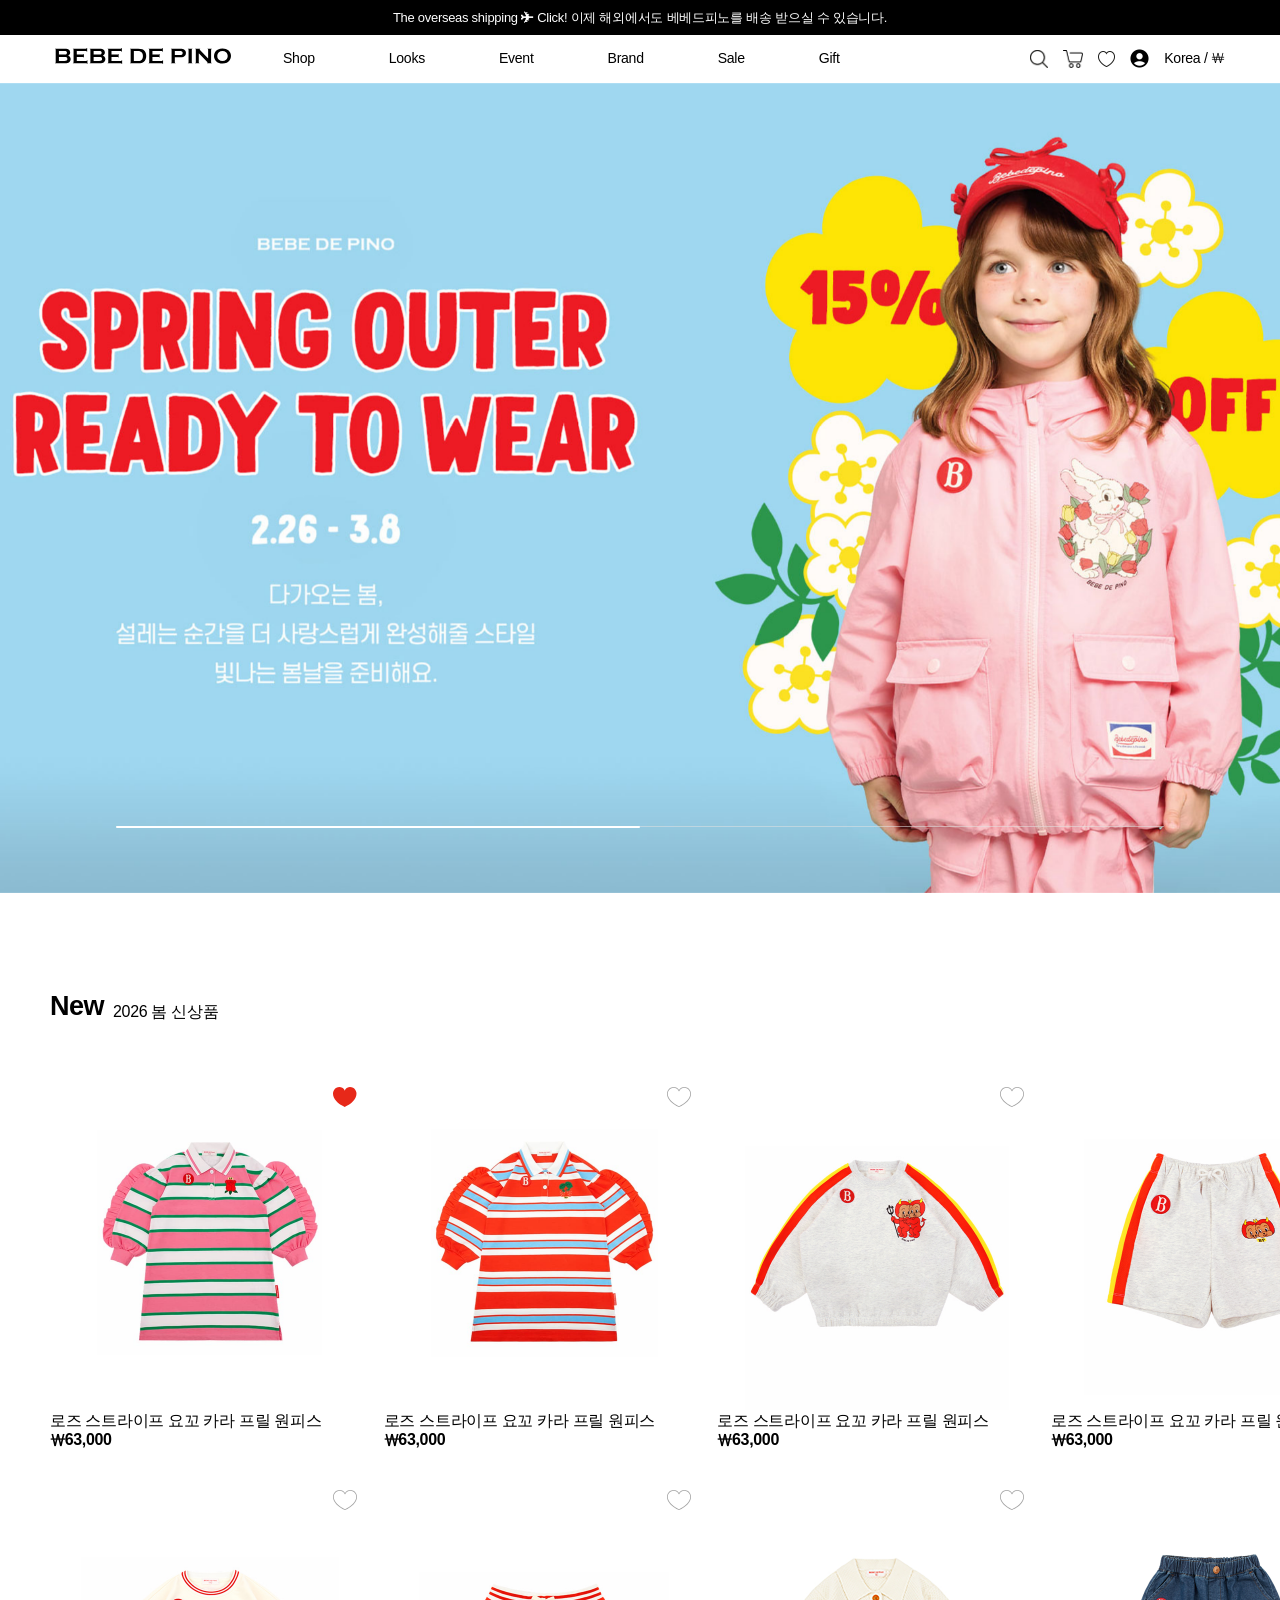
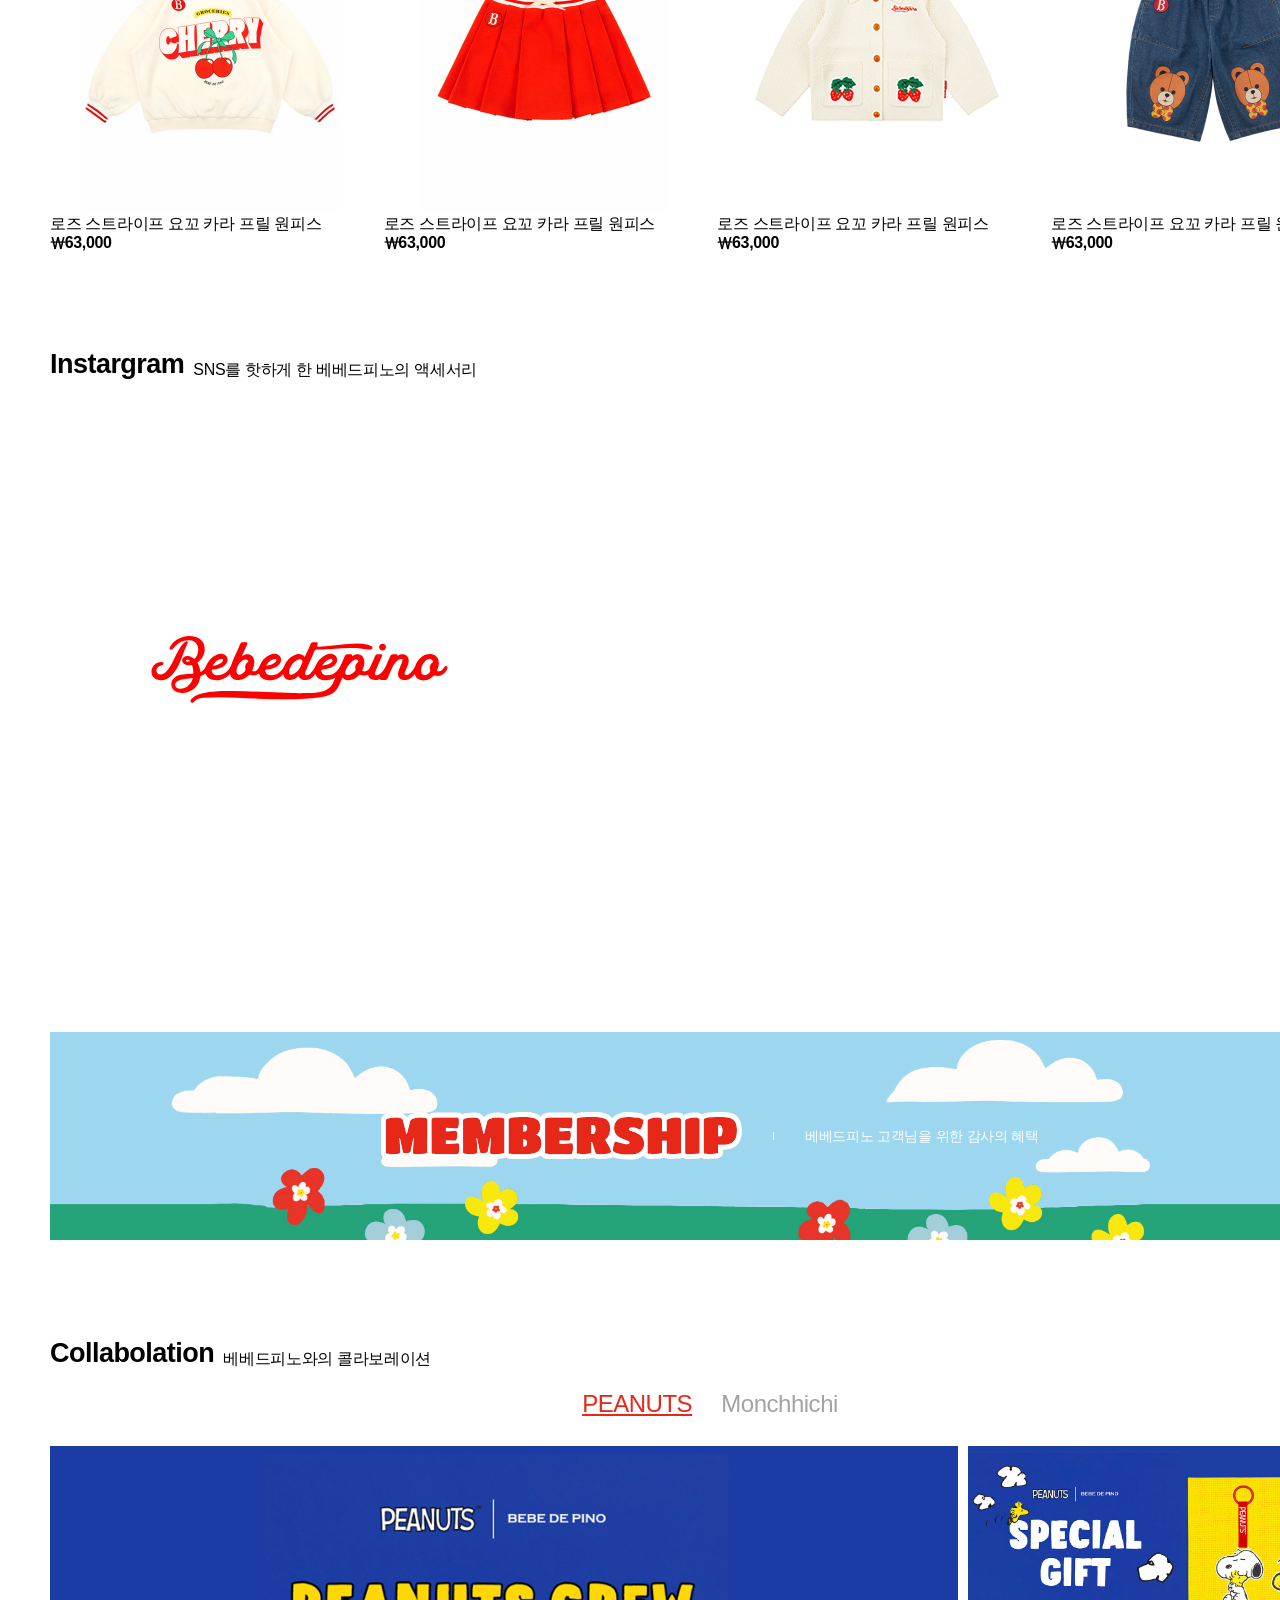
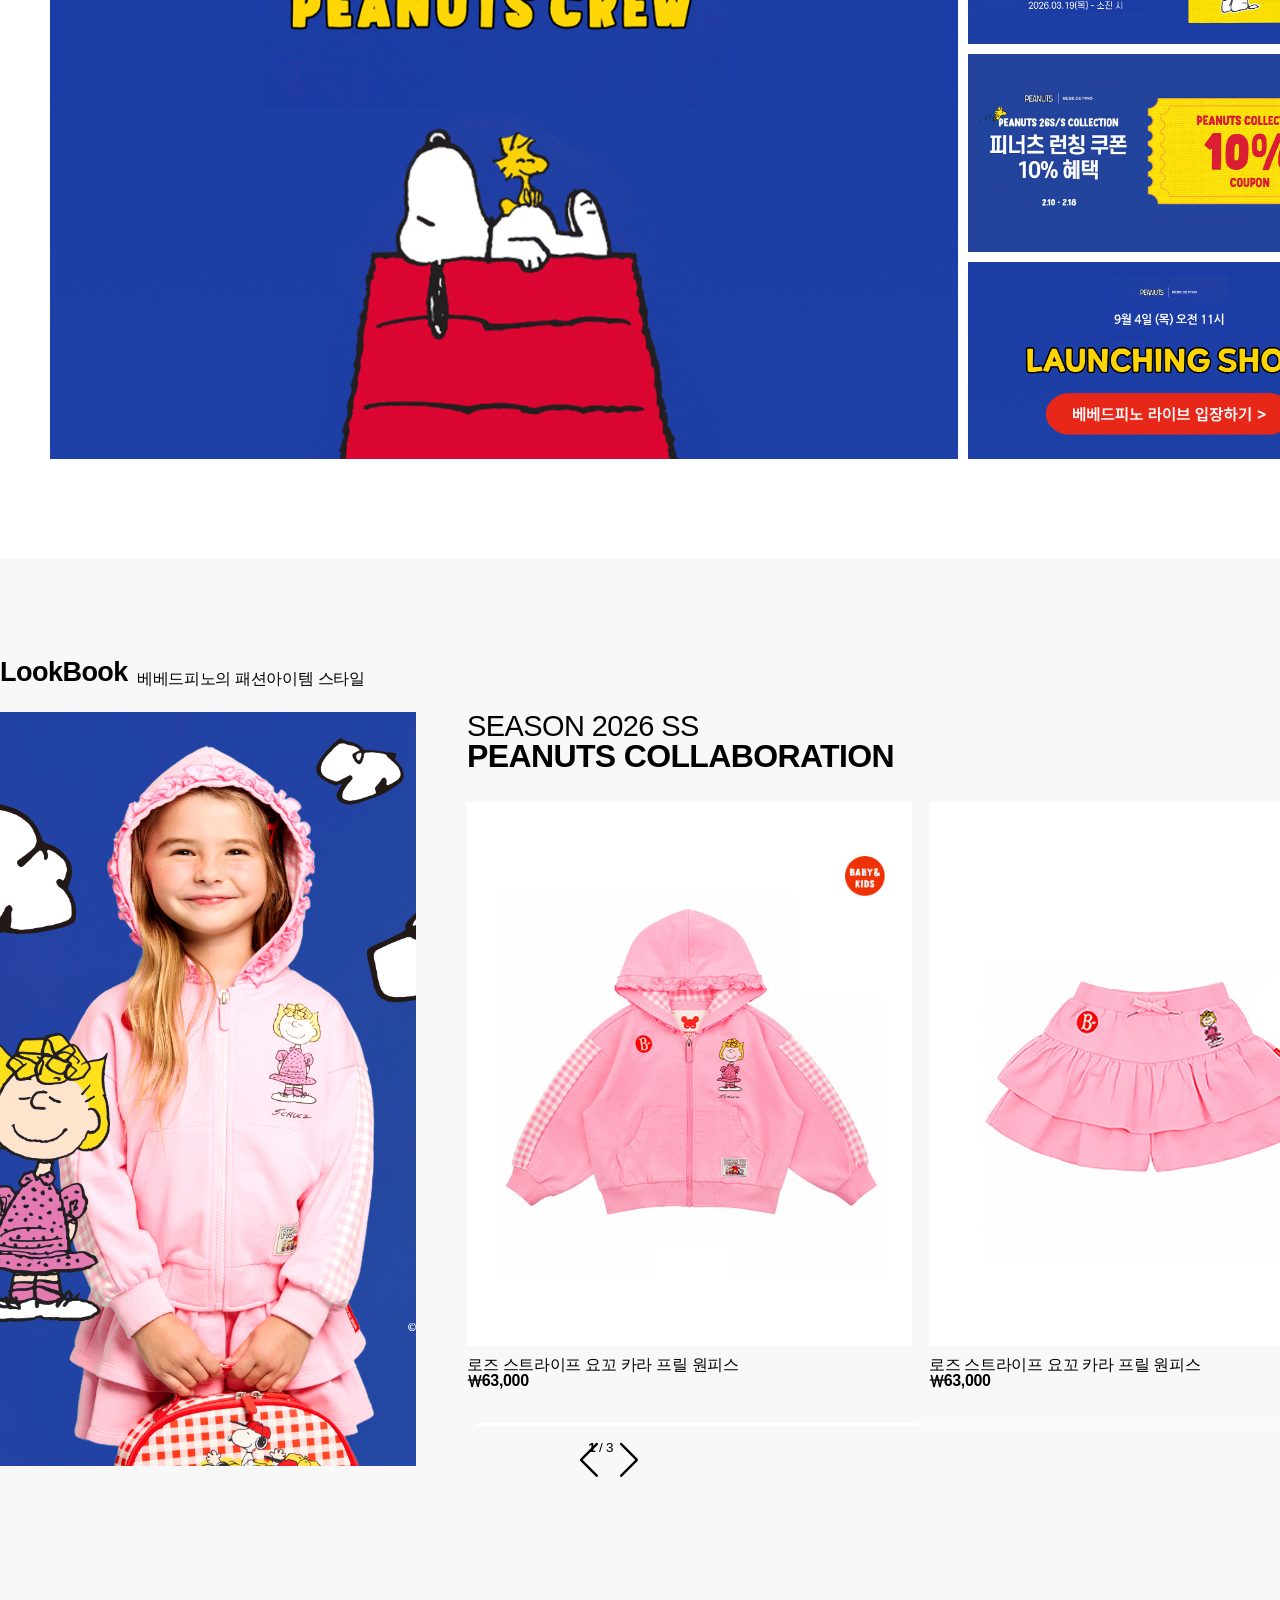
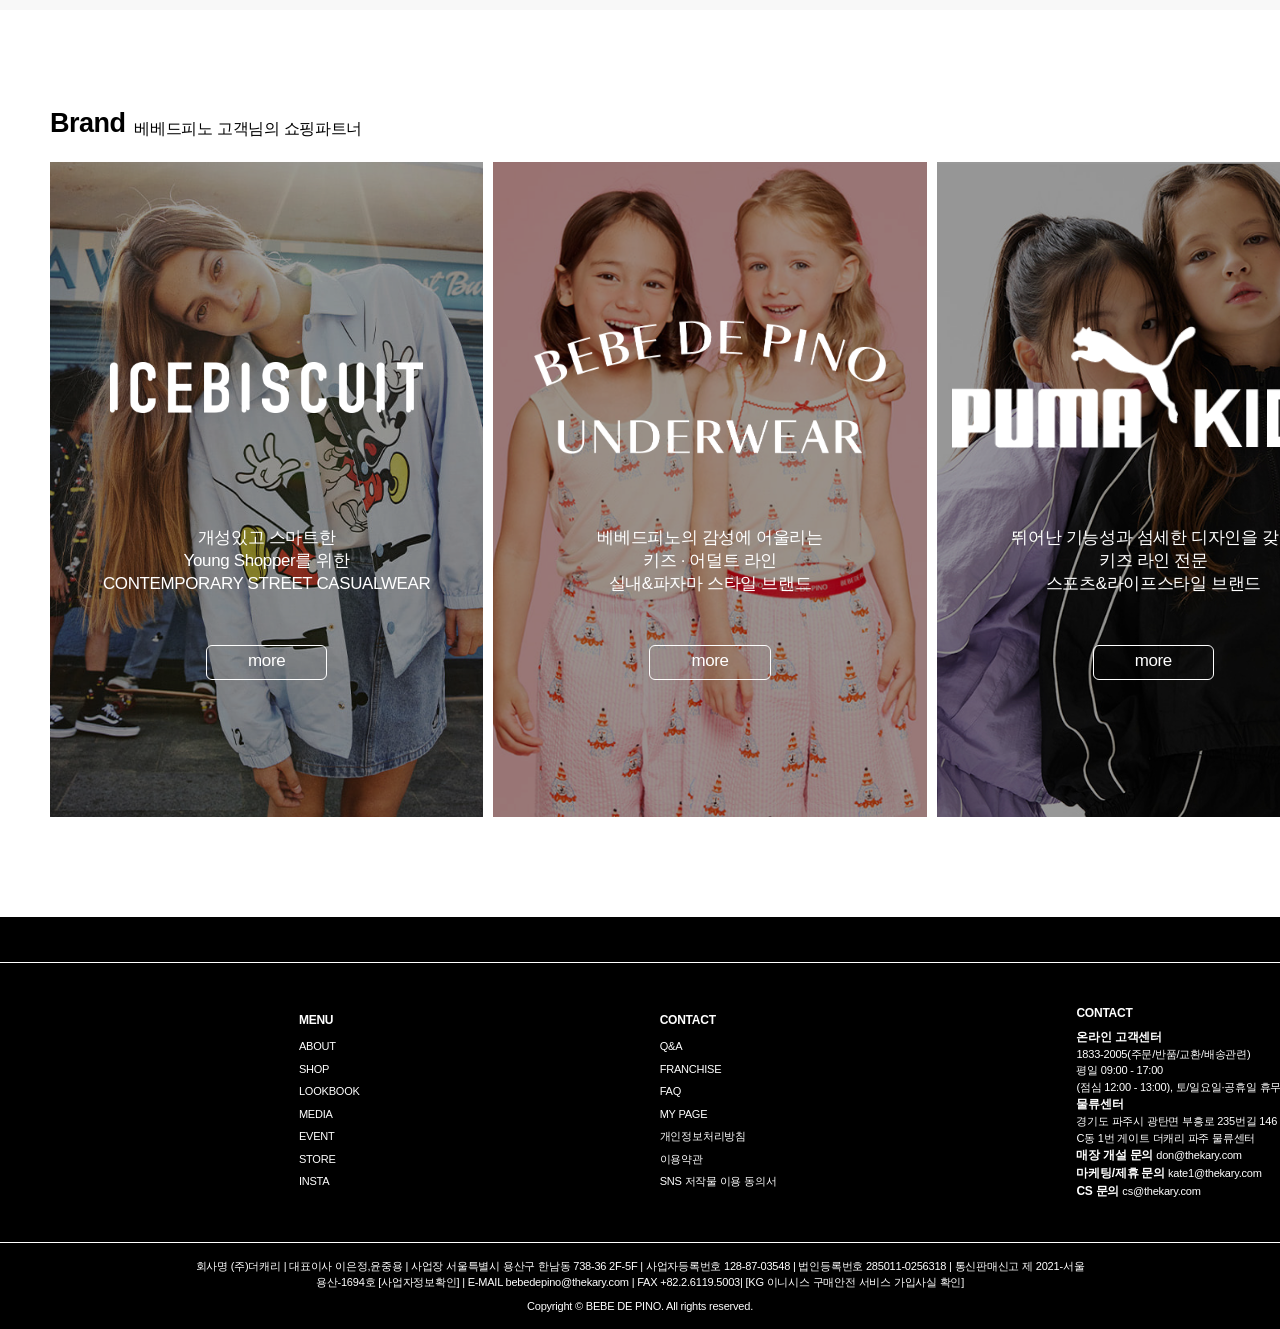
==== commit ec0ad0d3: "0422 am" ====
--- a/index.html
+++ b/index.html
@@ -36,7 +36,13 @@
                         </a>
                     </h1>
                     <ul class="nav">
-                        <li><a href="#" class="navmain">Shop</a>
+                        <li>
+                            <div class="nav_row">
+                                <a href="#" class="navmain">Shop</a>
+                                <button class="arrow_btn" aria-label="하위메뉴 열기">
+                                    <img src="https://cdn-icons-png.flaticon.com/128/6423/6423875.png" alt="">
+                                </button>
+                            </div>
                             <ul class="lnb_depth">
                                 <li><a href="#">신상품</a></li>
                                 <li><a href="#">베스트</a></li>
@@ -54,7 +60,13 @@
                                 <li><a href="#">리빙</a></li>
                             </ul>
                         </li>
-                        <li><a href="#" class="navmain">Looks</a>
+                        <li>
+                            <div class="nav_row">
+                                <a href="#" class="navmain">Looks</a>
+                                <button class="arrow_btn" aria-label="하위메뉴 열기">
+                                    <img src="https://cdn-icons-png.flaticon.com/128/6423/6423875.png" alt="">
+                                </button>
+                            </div>
                             <ul class="lnb_depth">
                                 <li><a href="#">룩북</a></li>
                                 <li><a href="#">영상</a></li>
@@ -68,24 +80,48 @@
                                 </li>
                             </ul>
                         </li>
-                        <li><a href="#" class="navmain">Event</a>
+                        <li>
+                            <div class="nav_row">
+                                <a href="#" class="navmain">Event</a>
+                                <button class="arrow_btn" aria-label="하위메뉴 열기">
+                                    <img src="https://cdn-icons-png.flaticon.com/128/6423/6423875.png" alt="">
+                                </button>
+                            </div>
                             <ul class="lnb_depth">
                                 <li><a href="#">바로가기<span><img src="./img/common/link.svg" alt=""></span></a></li>
                             </ul>
                         </li>
-                        <li><a href="#" class="navmain">Brand</a>
+                        <li>
+                            <div class="nav_row">
+                                <a href="#" class="navmain">Brand</a>
+                                <button class="arrow_btn" aria-label="하위메뉴 열기">
+                                    <img src="https://cdn-icons-png.flaticon.com/128/6423/6423875.png" alt="">
+                                </button>
+                            </div>
                             <ul class="lnb_depth">
                                 <li><a href="#">브랜드 소개</a></li>
                                 <li><a href="#">매장</a></li>
                             </ul>
                         </li>
-                        <li><a href="#" class="navmain">Sale</a>
+                        <li>
+                            <div class="nav_row">
+                                <a href="#" class="navmain">Sale</a>
+                                <button class="arrow_btn" aria-label="하위메뉴 열기">
+                                    <img src="https://cdn-icons-png.flaticon.com/128/6423/6423875.png" alt="">
+                                </button>
+                            </div>
                             <ul class="lnb_depth">
                                 <li><a href="#">시즌 상품</a></li>
                                 <li><a href="#">아울렛</a></li>
                             </ul>
                         </li>
-                        <li><a href="#" class="navmain">Gift</a>
+                        <li>
+                            <div class="nav_row">
+                                <a href="#" class="navmain">Gift</a>
+                                <button class="arrow_btn" aria-label="하위메뉴 열기">
+                                    <img src="https://cdn-icons-png.flaticon.com/128/6423/6423875.png" alt="">
+                                </button>
+                            </div>
                             <ul class="lnb_depth">
                                 <li><a href="#">사은품</a></li>
                                 <li><a href="#">선물하세요</a></li>
--- a/styles/common.css
+++ b/styles/common.css
@@ -110,12 +110,111 @@
 #wrap header .top_bnr .bnr_right a:nth-child(4) {width: 19px; height: 19px;}
 #wrap header .top_bnr .bnr_right a:nth-child(5) {line-height: 1.2;}
 #wrap header .top_bnr .bnr_right a img {width: 100%;}
+#wrap header .top_bnr .bnr_short {
+    display: none; flex-flow: row nowrap;
+    justify-content:space-between; align-items:center;
+    text-align: right;
+    gap: 15px;
+}
+#wrap header .top_bnr .bnr_short a {
+    display:inline-block; 
+}
+#wrap header .top_bnr .bnr_short #ham {
+    width: 11px;
+}
+
+#wrap header .top_bnr .bnr_short #ham img {width: 100%;}
+#wrap header .top_bnr .bnr_short a:nth-child(1) {width: 18px; height: 18px;
+}
+#wrap header .top_bnr .bnr_short a:nth-child(2) {width: 18px; height: 18px;}
+#wrap header .top_bnr .bnr_short a img {width: 100%;}
+
+#wrap header .top_bnr .bnr_short .m_bg {
+    display: none;
+    position: fixed; right:0; top:0; z-index: 888;
+    width: 100%; height: 100vh;
+    background: rgba(49, 49, 49, 0.7);
+}
+#wrap header .top_bnr .bnr_short .m_bg .m_side_wrap {
+    background:  #fcfcfc;
+    position: relative;
+    height: 100vh; max-width:440px; min-width: 320px;
+    margin-left: auto; /* 메뉴창 오른쪽 정렬 */
+}
+#wrap header .top_bnr .bnr_short .m_bg .m_side_wrap .top {
+    padding-top: 20px;
+    display: flex; flex-flow: row nowrap; gap:10px; align-items: center;
+    left: 0;
+}
+#wrap header .top_bnr .bnr_short .m_bg .m_side_wrap .top a {}
+#wrap header .top_bnr .bnr_short .m_bg .m_side_wrap .m_nav {}
+header .m_bg .m_side_wrap .user_menu {
+    display: flex; flex-flow: row nowrap;
+}
+#wrap header .top_bnr .bnr_short .m_bg .m_side_wrap .m_nav .nav {}
+#wrap header .top_bnr .bnr_short .m_bg .m_side_wrap .m_nav .nav > li {
+    display: flex; flex-flow: column nowrap;
+    padding: 15px 20px;
+    position: relative;
+}
+/* nav_row: navmain + arrow_btn 가로 정렬 */
+#wrap header .top_bnr .bnr_short .m_bg .m_side_wrap .m_nav .nav > li .nav_row {
+    display: flex; flex-flow: row nowrap;
+    justify-content: space-between; align-items: center;
+}
+/* 데스크톱에서는 nav_row를 투명하게 통과시키고, arrow_btn은 숨김 */
+#wrap header .top_bnr .bnr_left .nav li .nav_row {
+    display: contents;
+}
+#wrap header .top_bnr .bnr_left .nav li .nav_row .arrow_btn {
+    display: none;
+}
+/* arrow_btn 공통 */
+.arrow_btn {
+    background: none; border: none; cursor: pointer;
+    width: 14px; height: 14px;
+    padding: 0; flex-shrink: 0;
+}
+.arrow_btn img {
+    width: 100%; display: block;
+    transition: transform 0.3s;
+}
+/* 열린 상태일 때 화살표 90도 회전 */
+.arrow_btn.open img {
+    transform: rotate(90deg);
+}
+#wrap header .top_bnr .bnr_short .m_bg .m_side_wrap .m_nav .nav > li > a {}
+#wrap header .top_bnr .bnr_short .m_bg .m_side_wrap .m_nav .nav > li > .lnb_depth {
+    margin: 10px 0 0 0; /* 좌측 들여쓰기 제거 → 텍스트 너비 확보 */
+    height: 0; overflow: hidden;
+}
+#wrap header .top_bnr .bnr_short .m_bg .m_side_wrap .m_nav .nav > li > .lnb_depth > li {
+    padding: 4px 0;
+}
+#wrap header .top_bnr .bnr_short .m_bg .m_side_wrap .m_nav .nav > li > .lnb_depth > li > a {
+    font-size: 0.81rem; font-weight: 300; line-height: 1.5;
+    width: 100%; /* 왼쪽 정렬을 위해 full width */
+    justify-content: flex-start; /* 텍스트 왼쪽 정렬 */
+}
+#wrap header .top_bnr .bnr_short .m_bg .m_side_wrap .m_nav .nav > li > .lnb_depth > li .lnb_depth_2 {}
+#wrap header .top_bnr .bnr_short .m_bg .m_side_wrap .m_nav .nav > li > .lnb_depth > li .lnb_depth_2 > li {}
+#wrap header .top_bnr .bnr_short .m_bg .m_side_wrap .m_nav .nav > li > .lnb_depth > li .lnb_depth_2 > li > a {
+    font-size: 0.69rem; font-weight: 300; line-height: 1.5;
+    width: 100%;
+    justify-content: flex-start;
+}
+#wrap header .top_bnr .bnr_short .m_bg .m_side_wrap .user_menu {}
+#wrap header .top_bnr .bnr_short .m_bg .m_side_wrap .m_nav .nav > li:has(.arrow_btn.open) > .nav_row > .navmain {
+    color: red;
+}
+
 /* -------------------------------------------------메인~섹션별 설정 */
 #wrap main {}
 #wrap main .section {
     margin: 0 auto;
-    padding: 100px 250px;
-    width: 100%;
+    padding: 0 50px;
+    width: 1420px;
+    margin-bottom: 100px;
 }
 #wrap main .section .title {
     width: 100%;
--- a/styles/responsive.css
+++ b/styles/responsive.css
@@ -247,7 +247,7 @@
 /* -------------------------------------------------메인~섹션별 */
     #wrap main .section {
         width: 100%;
-        margin-bottom: 50px;
+        margin-bottom: 100px;
     }
     #wrap main .section .title .title_info h1 {
         font-size: 0.94rem;
@@ -258,6 +258,7 @@
     
 /* -------------------------------------------------1.new */
     #wrap main #new_product .container .product_list {
+        width: 100%;
         flex-flow: row wrap;
         gap:10px;
     }
@@ -265,7 +266,8 @@
         display: none;
     }
     #wrap main #new_product .container .product_list li {
-        min-width: 181px;
+        max-width: 181px;
+        min-width: 151px;
     }
     #wrap main #new_product .container .product_list li .p_info p {
         font-size: 0.69rem;
@@ -279,7 +281,8 @@
     }
 /* -------------------------------------------------3.member */
     #wrap main #members_bnr {
-        padding: 50px 0;
+        width: 100%;
+        padding: 0 0;
     }
     #wrap main #members_bnr a {
         width: 100%; height: 61px;
@@ -351,6 +354,20 @@
     #wrap main #lookbook #lookbook_wrap .container .bigbdle .pnum {
         left: 42%; bottom:0;
     }
+    #wrap main #lookbook #lookbook_wrap .container .bigbdle .pnum .page {
+        font-size: 0.69rem;
+    }
+    
+    #wrap main #lookbook #lookbook_wrap .container .bigbdle .pnum .next,
+    #wrap main #lookbook #lookbook_wrap .container .bigbdle .pnum .prev {
+        transform: scale(0.5);
+    }
+#wrap main #lookbook #lookbook_wrap .container .bigbdle .pnum .next {
+    left: 9.5%; bottom: 0;
+}
+#wrap main #lookbook #lookbook_wrap .container .bigbdle .pnum .prev {
+    left: 1%;
+}
     #wrap main #lookbook #lookbook_wrap .container .bigbdle .bigwrapper .swiper-slide .right_wrap .lb_swiper .swiper-wrapper .swiper-slide .p_info p {
         font-size: 0.50rem;
     }
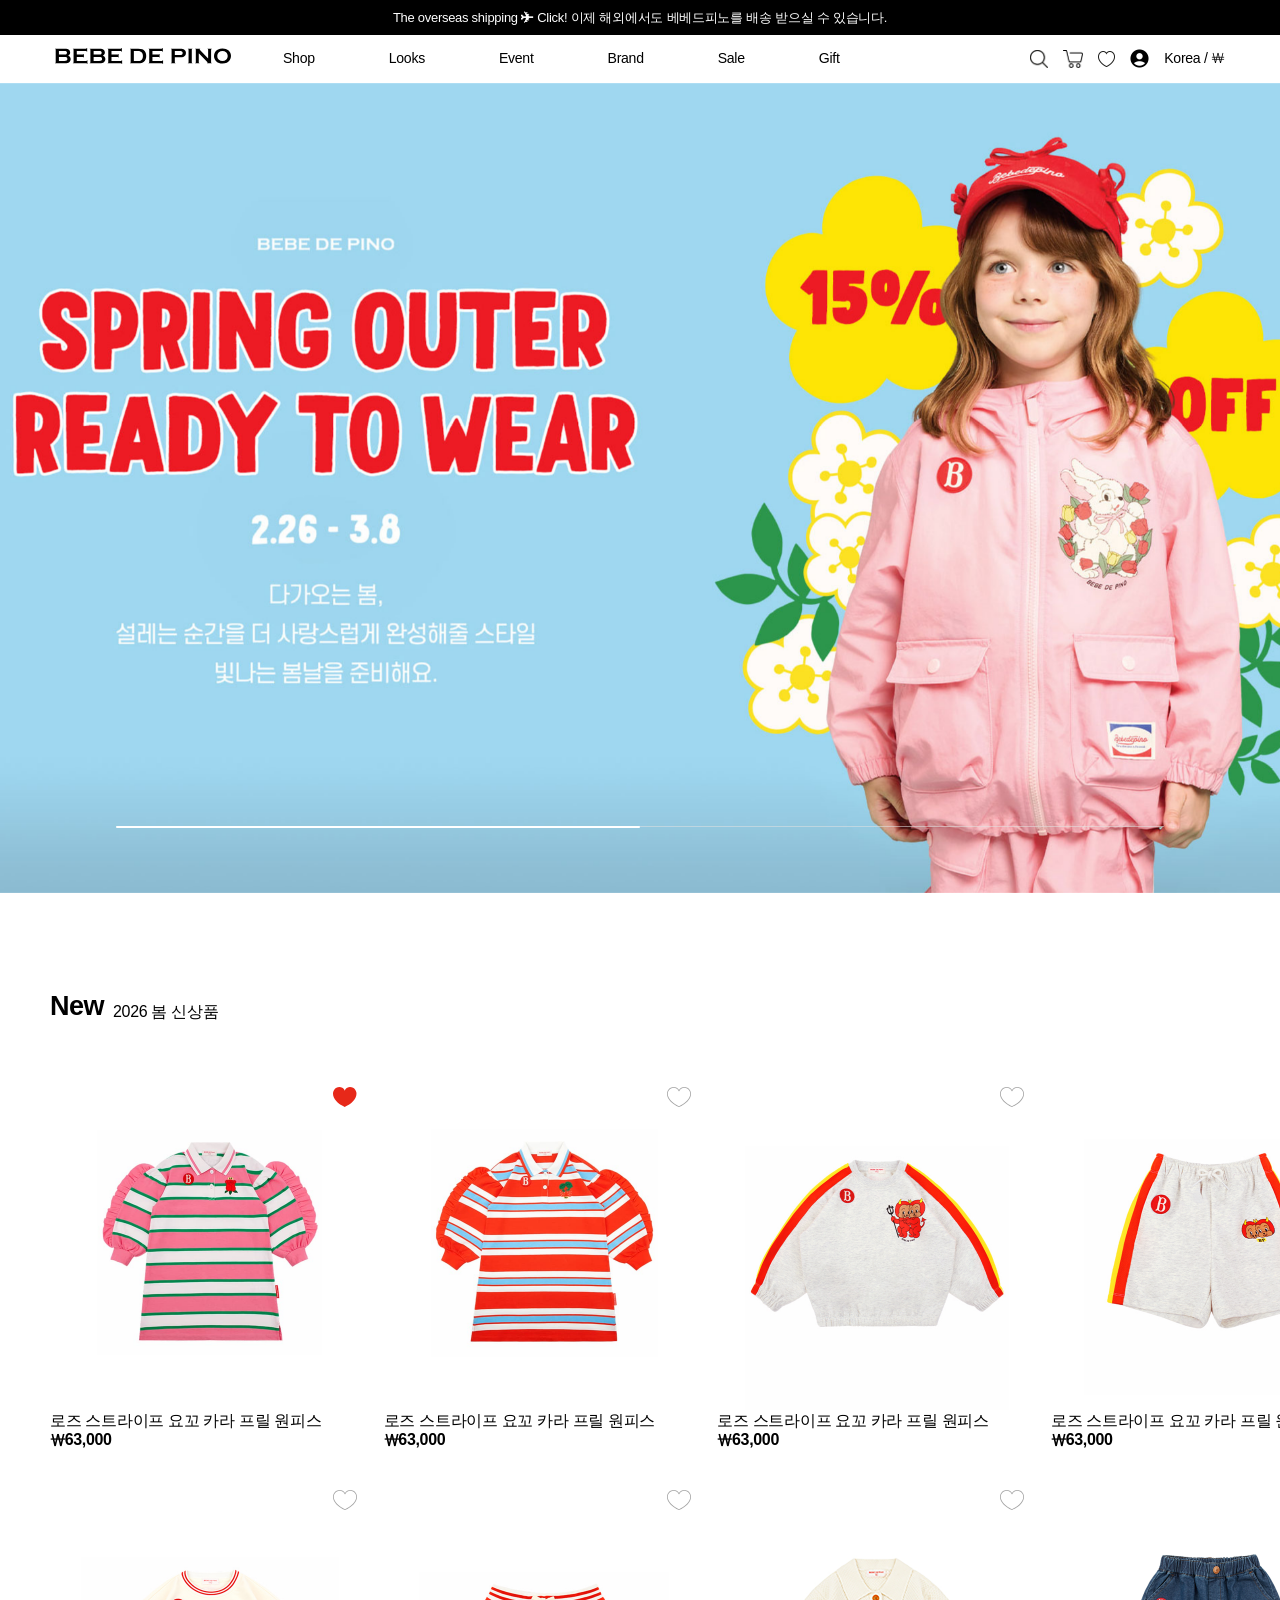
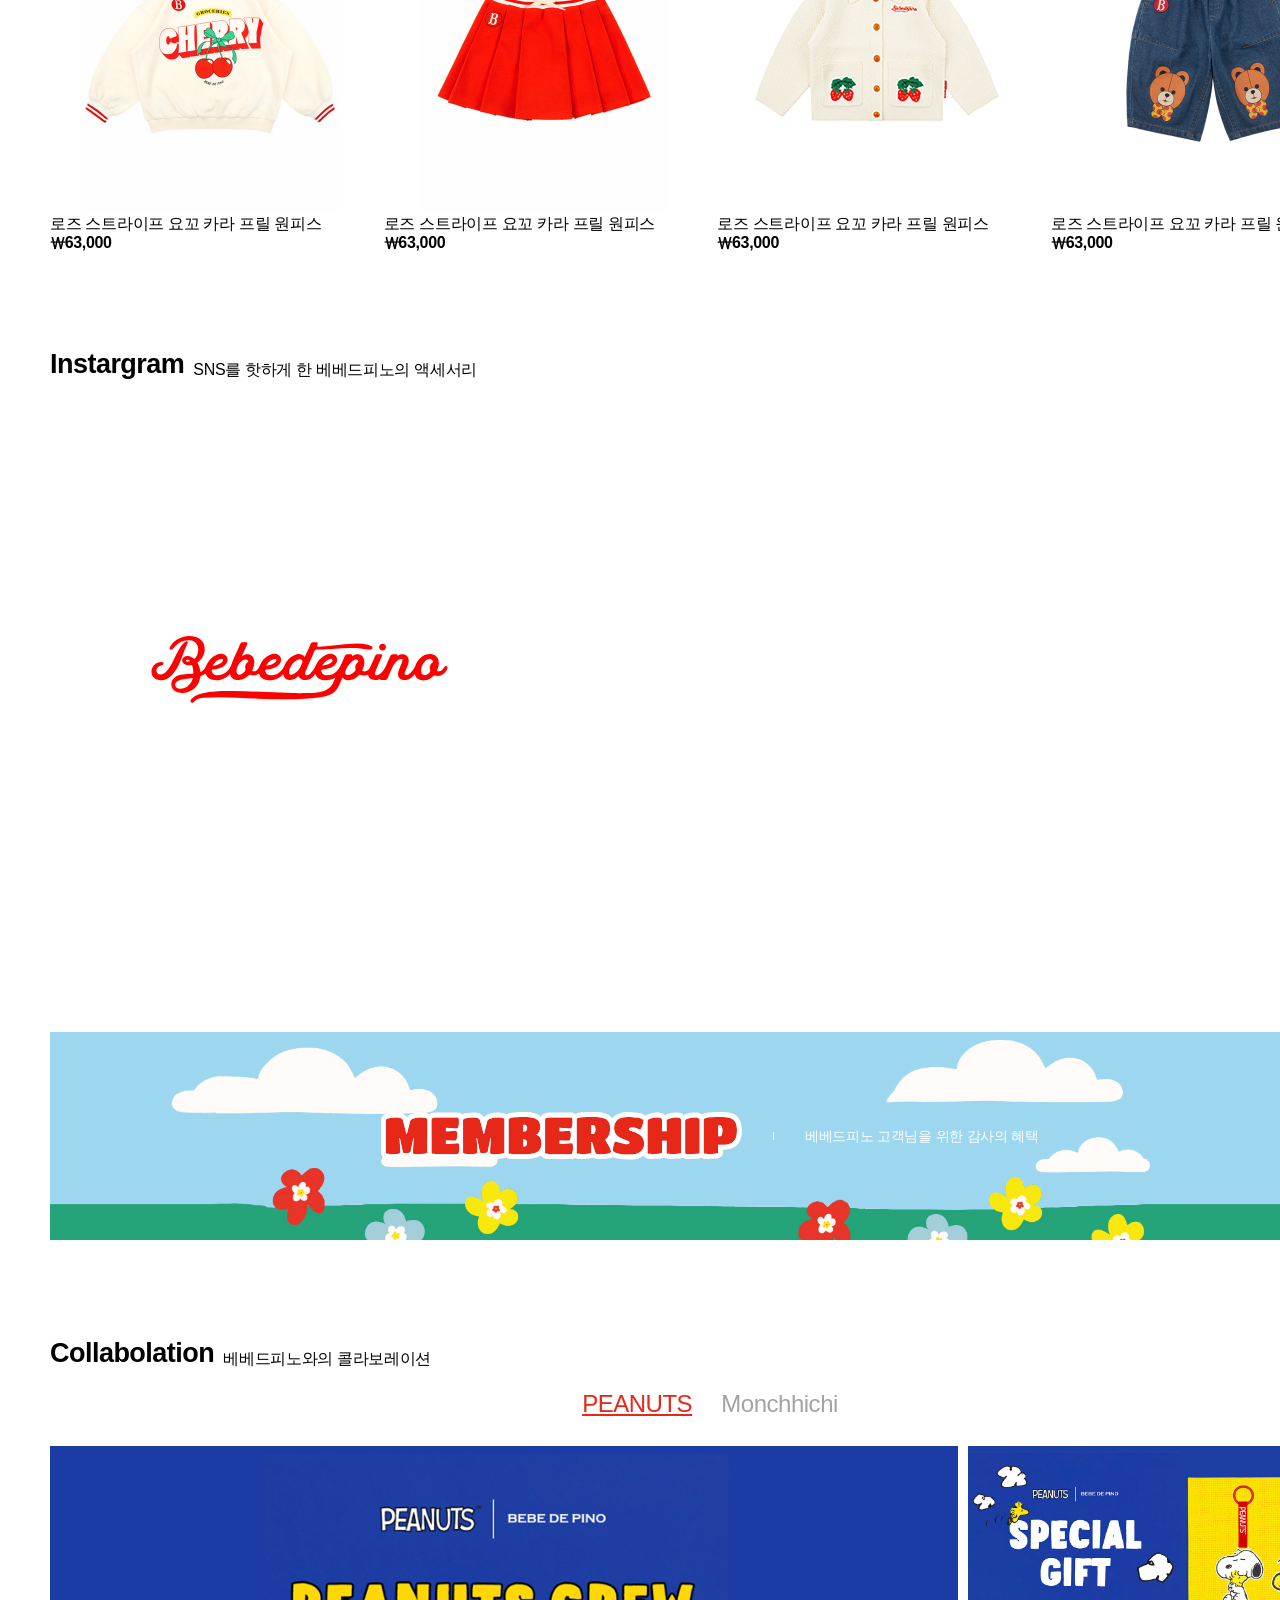
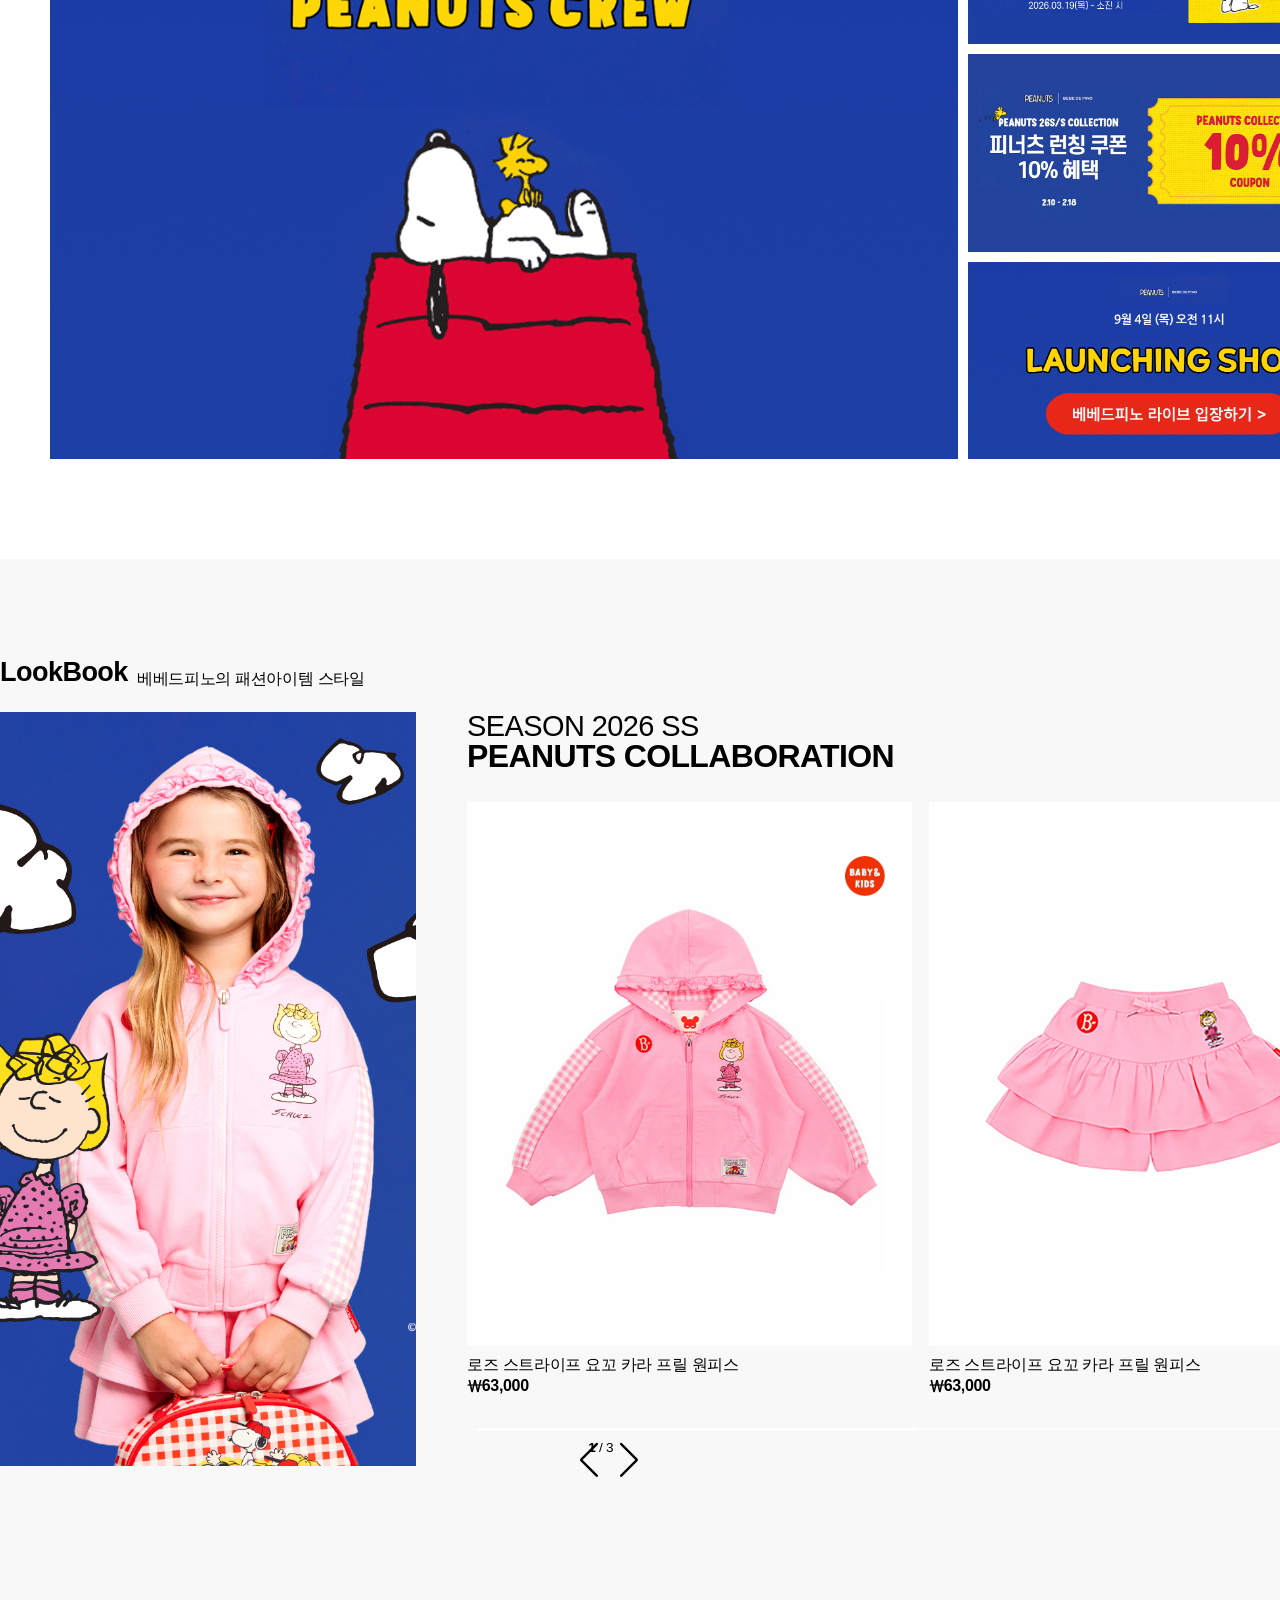
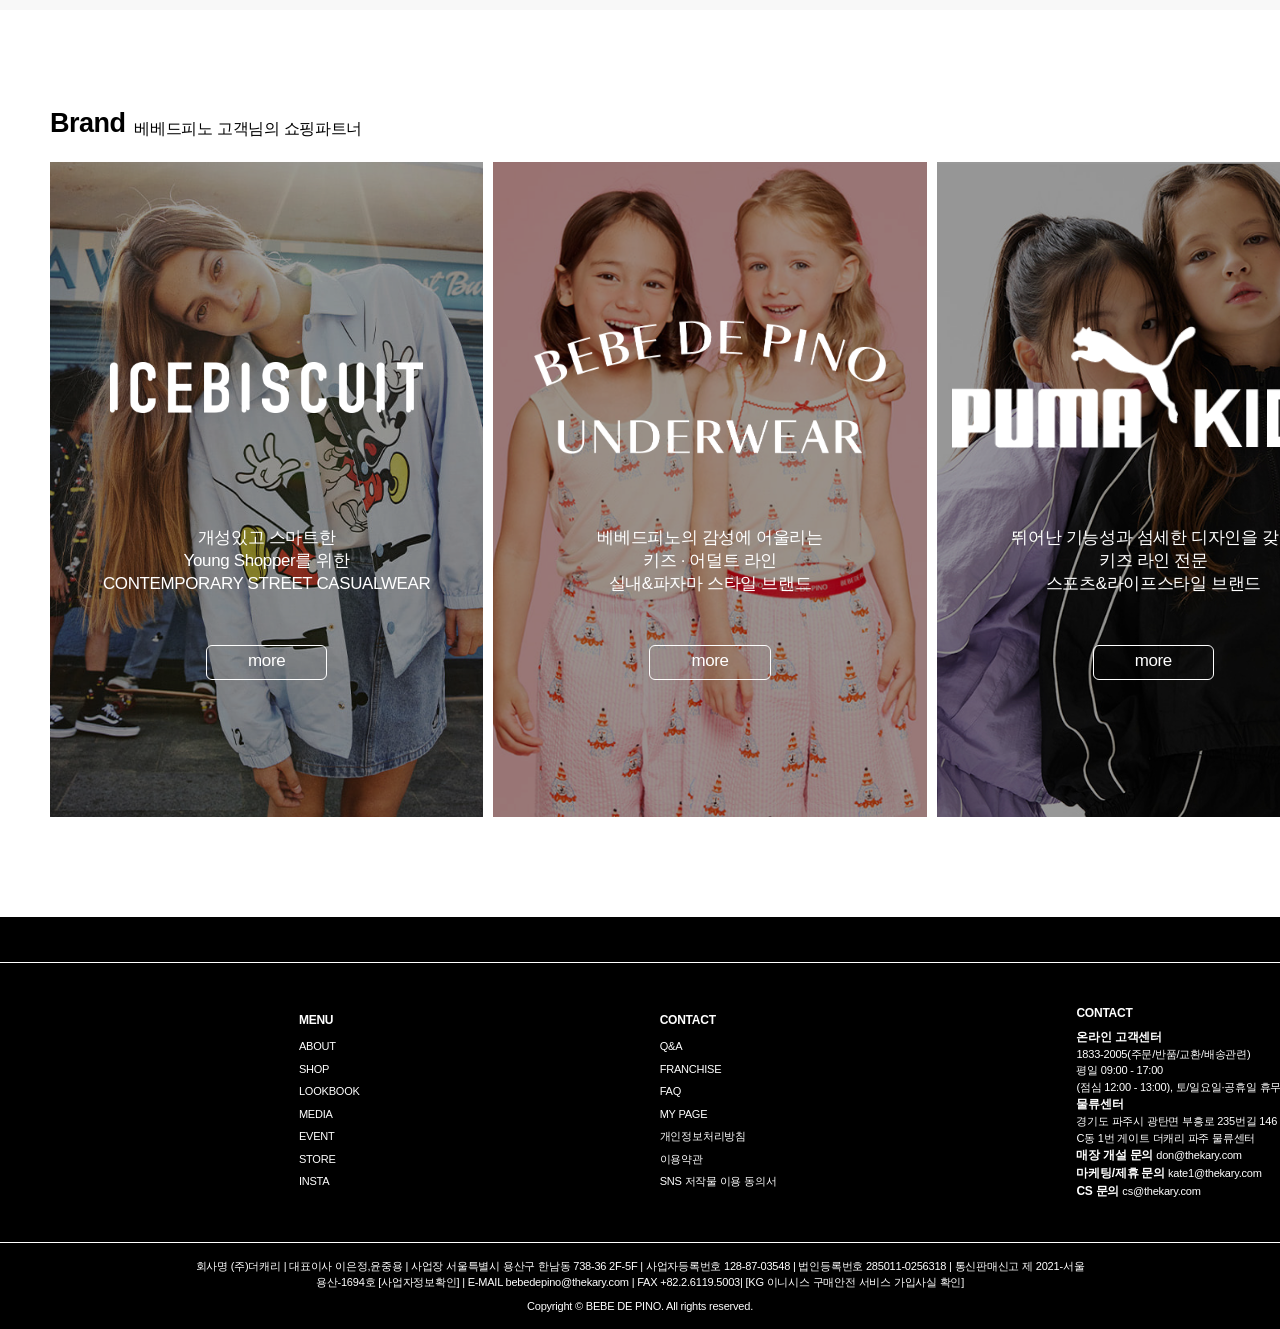
==== commit 8d7e2c17: "0422 pm" ====
--- a/index.html
+++ b/index.html
@@ -88,7 +88,12 @@
                                 </button>
                             </div>
                             <ul class="lnb_depth">
-                                <li><a href="#">바로가기<span><img src="./img/common/link.svg" alt=""></span></a></li>
+                                <li class="event_row">
+                                    <a href="#">바로가기</a>
+                                    <span>
+                                        <img src="./img/common/link.svg" alt="">
+                                    </span>
+                                </li>
                             </ul>
                         </li>
                         <li>
--- a/styles/common.css
+++ b/styles/common.css
@@ -28,7 +28,7 @@
     height: 48px;
     background-color: rgba(255, 255, 255, 0.7);
     padding: 0 55px;
-    position: relative; z-index: 999;
+    position: relative; z-index: 998;
 }
 #wrap header .top_bnr .bnr_left {
     display: flex; flex-flow: row nowrap;
@@ -71,11 +71,12 @@
 #wrap header .top_bnr .bnr_left .nav li .lnb_depth > li {
     margin-left: 22px;
 }
-#wrap header .top_bnr .bnr_left .nav li .lnb_depth li a {
+#wrap header .top_bnr .bnr_left .nav li .lnb_depth .event_row {
     display: flex;  flex-flow: row nowrap; align-items: end;
 }
-#wrap header .top_bnr .bnr_left .nav li .lnb_depth li a span {width: 10px;}
-#wrap header .top_bnr .bnr_left .nav li .lnb_depth li a span img {width: 100%; margin-left: 1px;
+#wrap header .top_bnr .bnr_left .nav li .lnb_depth li a {}
+#wrap header .top_bnr .bnr_left .nav li .lnb_depth li a span {margin-left: 1px; width: 10px;}
+#wrap header .top_bnr .bnr_left .nav li .lnb_depth li a span img {width: 100%;
 }
 #wrap header .top_bnr .bnr_left .nav li .lnb_depth li .lnb_depth_2 {
     display: flex; flex-flow: column nowrap;
@@ -84,6 +85,7 @@
     margin-top: 13px;
 }
 #wrap header .top_bnr .bnr_left .nav li .lnb_depth li .lnb_depth_2 li {
+    margin-left: 15px;
 }
 #wrap header .top_bnr .bnr_left .nav li .lnb_depth li .lnb_depth_2 li a {
     font-size: 0.75rem; font-weight:300; line-height: 1.5;
@@ -137,16 +139,20 @@
 }
 #wrap header .top_bnr .bnr_short .m_bg .m_side_wrap {
     background:  #fcfcfc;
-    position: relative;
-    height: 100vh; max-width:440px; min-width: 320px;
+    position: relative; z-index: 999;
+    height: 100vh; max-width:320px; min-width: 160px;
     margin-left: auto; /* 메뉴창 오른쪽 정렬 */
 }
 #wrap header .top_bnr .bnr_short .m_bg .m_side_wrap .top {
     padding-top: 20px;
     display: flex; flex-flow: row nowrap; gap:10px; align-items: center;
-    left: 0;
-}
-#wrap header .top_bnr .bnr_short .m_bg .m_side_wrap .top a {}
+    justify-content: end;
+    margin: 0 25px 30px 0;
+}
+#wrap header .top_bnr .bnr_short .m_bg .m_side_wrap .top a:first-child {line-height: 1.1;}
+#wrap header .top_bnr .bnr_short .m_bg .m_side_wrap .top a {line-height: 1.0;}
+#wrap header .top_bnr .bnr_short .m_bg .m_side_wrap .top .close_ham {width: 10px; line-height: 0.6;}
+#wrap header .top_bnr .bnr_short .m_bg .m_side_wrap .top a img {width: 100%;}
 #wrap header .top_bnr .bnr_short .m_bg .m_side_wrap .m_nav {}
 header .m_bg .m_side_wrap .user_menu {
     display: flex; flex-flow: row nowrap;
@@ -179,25 +185,36 @@
     width: 100%; display: block;
     transition: transform 0.3s;
 }
-/* 열린 상태일 때 화살표 90도 회전 */
 .arrow_btn.open img {
     transform: rotate(90deg);
 }
 #wrap header .top_bnr .bnr_short .m_bg .m_side_wrap .m_nav .nav > li > a {}
 #wrap header .top_bnr .bnr_short .m_bg .m_side_wrap .m_nav .nav > li > .lnb_depth {
-    margin: 10px 0 0 0; /* 좌측 들여쓰기 제거 → 텍스트 너비 확보 */
+    text-align: left;
+    margin: 20px 0 0 20px;
     height: 0; overflow: hidden;
 }
 #wrap header .top_bnr .bnr_short .m_bg .m_side_wrap .m_nav .nav > li > .lnb_depth > li {
     padding: 4px 0;
 }
+#wrap header .top_bnr .bnr_short .m_bg .m_side_wrap .m_nav .nav > li > .lnb_depth .event_row {
+    padding: 4px 0;
+    display: flex;  flex-flow: row nowrap; align-items: end;
+}
+#wrap header .top_bnr .bnr_short .m_bg .m_side_wrap .m_nav .nav > li > .lnb_depth .event_row a {line-height: 1.25;}
+#wrap header .top_bnr .bnr_short .m_bg .m_side_wrap .m_nav .nav > li > .lnb_depth .event_row span {margin-left: 3px;}
+#wrap header .top_bnr .bnr_short .m_bg .m_side_wrap .m_nav .nav > li > .lnb_depth .event_row span img {width: 100%;}
 #wrap header .top_bnr .bnr_short .m_bg .m_side_wrap .m_nav .nav > li > .lnb_depth > li > a {
     font-size: 0.81rem; font-weight: 300; line-height: 1.5;
-    width: 100%; /* 왼쪽 정렬을 위해 full width */
-    justify-content: flex-start; /* 텍스트 왼쪽 정렬 */
-}
-#wrap header .top_bnr .bnr_short .m_bg .m_side_wrap .m_nav .nav > li > .lnb_depth > li .lnb_depth_2 {}
-#wrap header .top_bnr .bnr_short .m_bg .m_side_wrap .m_nav .nav > li > .lnb_depth > li .lnb_depth_2 > li {}
+    width: max-content;
+    justify-content:flex-end;
+}
+#wrap header .top_bnr .bnr_short .m_bg .m_side_wrap .m_nav .nav > li > .lnb_depth > li .lnb_depth_2 {
+    margin: 5px 0 0 20px;
+}
+#wrap header .top_bnr .bnr_short .m_bg .m_side_wrap .m_nav .nav > li > .lnb_depth > li .lnb_depth_2 > li {
+    display: flex;  flex-flow: row nowrap; align-items:flex-start;
+}
 #wrap header .top_bnr .bnr_short .m_bg .m_side_wrap .m_nav .nav > li > .lnb_depth > li .lnb_depth_2 > li > a {
     font-size: 0.69rem; font-weight: 300; line-height: 1.5;
     width: 100%;
@@ -205,7 +222,7 @@
 }
 #wrap header .top_bnr .bnr_short .m_bg .m_side_wrap .user_menu {}
 #wrap header .top_bnr .bnr_short .m_bg .m_side_wrap .m_nav .nav > li:has(.arrow_btn.open) > .nav_row > .navmain {
-    color: red;
+    color: #E72819;
 }
 
 /* -------------------------------------------------메인~섹션별 설정 */
--- a/styles/index.css
+++ b/styles/index.css
@@ -58,7 +58,7 @@
 #wrap main #new_product .container .product_list li .p_img .new_img {}
 #wrap main #new_product .container .product_list li .p_img .new_img img {width: 100%;}
 #wrap main #new_product .container .product_list li .p_img .wish_btn {
-    position: absolute; z-index: 999;
+    position: absolute; z-index: 990;
     top:12px; right: 12px;
     width: 24px;
 }
@@ -115,7 +115,7 @@
     display: none;
 }
 #wrap main #insta .container .instazone .insta_right a .ins_hum {
-    position: absolute; z-index: 999;
+    position: absolute; z-index: 990;
     display: flex;
 }
 #wrap main #insta .container .instazone .insta_right a .ins_ac {
@@ -292,7 +292,7 @@
 }
 #wrap main #lookbook #lookbook_wrap .container .bigbdle .bigwrapper .swiper-slide .right_wrap .lb_swiper .swiper-wrapper .swiper-slide .p_img .pp_img img {width: 100%;}
 #wrap main #lookbook #lookbook_wrap .container .bigbdle .bigwrapper .swiper-slide .right_wrap .lb_swiper .swiper-wrapper .swiper-slide .p_img .kidsmark {
-    position: absolute; z-index: 999;
+    position: absolute; z-index: 990;
     top: 54px; right: 27px;
     width: 40px; height: 40px;
 }
@@ -304,6 +304,7 @@
     font-weight: 300;
 }
 #wrap main #lookbook #lookbook_wrap .container .bigbdle .bigwrapper .swiper-slide .right_wrap .lb_swiper .swiper-wrapper .swiper-slide .p_info .price {
+    margin-top: 5px;
     font-weight: 600;
 }
 #wrap main #lookbook #lookbook_wrap .container .bigbdle .bigwrapper .swiper-slide .right_wrap .lb_swiper .swiper-scrollbar {
--- a/styles/responsive.css
+++ b/styles/responsive.css
@@ -163,6 +163,7 @@
 }
     #wrap main #lookbook #lookbook_wrap .container .bigbdle .bigwrapper .swiper-slide .right_wrap .lb_swiper .swiper-wrapper .swiper-slide .p_info .price {
     font-size: 0.81rem;
+    margin-top: 3px;
 }
     #wrap main #lookbook #lookbook_wrap .container .bigbdle .bigwrapper .swiper-slide .right_wrap .lb_swiper .swiper-wrapper .swiper-slide .p_img .kidsmark {
     top: 12%; right: 7%;
@@ -372,6 +373,7 @@
         font-size: 0.50rem;
     }
     #wrap main #lookbook #lookbook_wrap .container .bigbdle .bigwrapper .swiper-slide .right_wrap .lb_swiper .swiper-wrapper .swiper-slide .p_info .price {
+        margin-top: 2px;
         font-size: 0.63rem;
     }
     #wrap main #lookbook #lookbook_wrap .container .bigbdle .bigwrapper .swiper-slide .right_wrap .lb_swiper .swiper-wrapper .swiper-slide .p_img .kidsmark {
